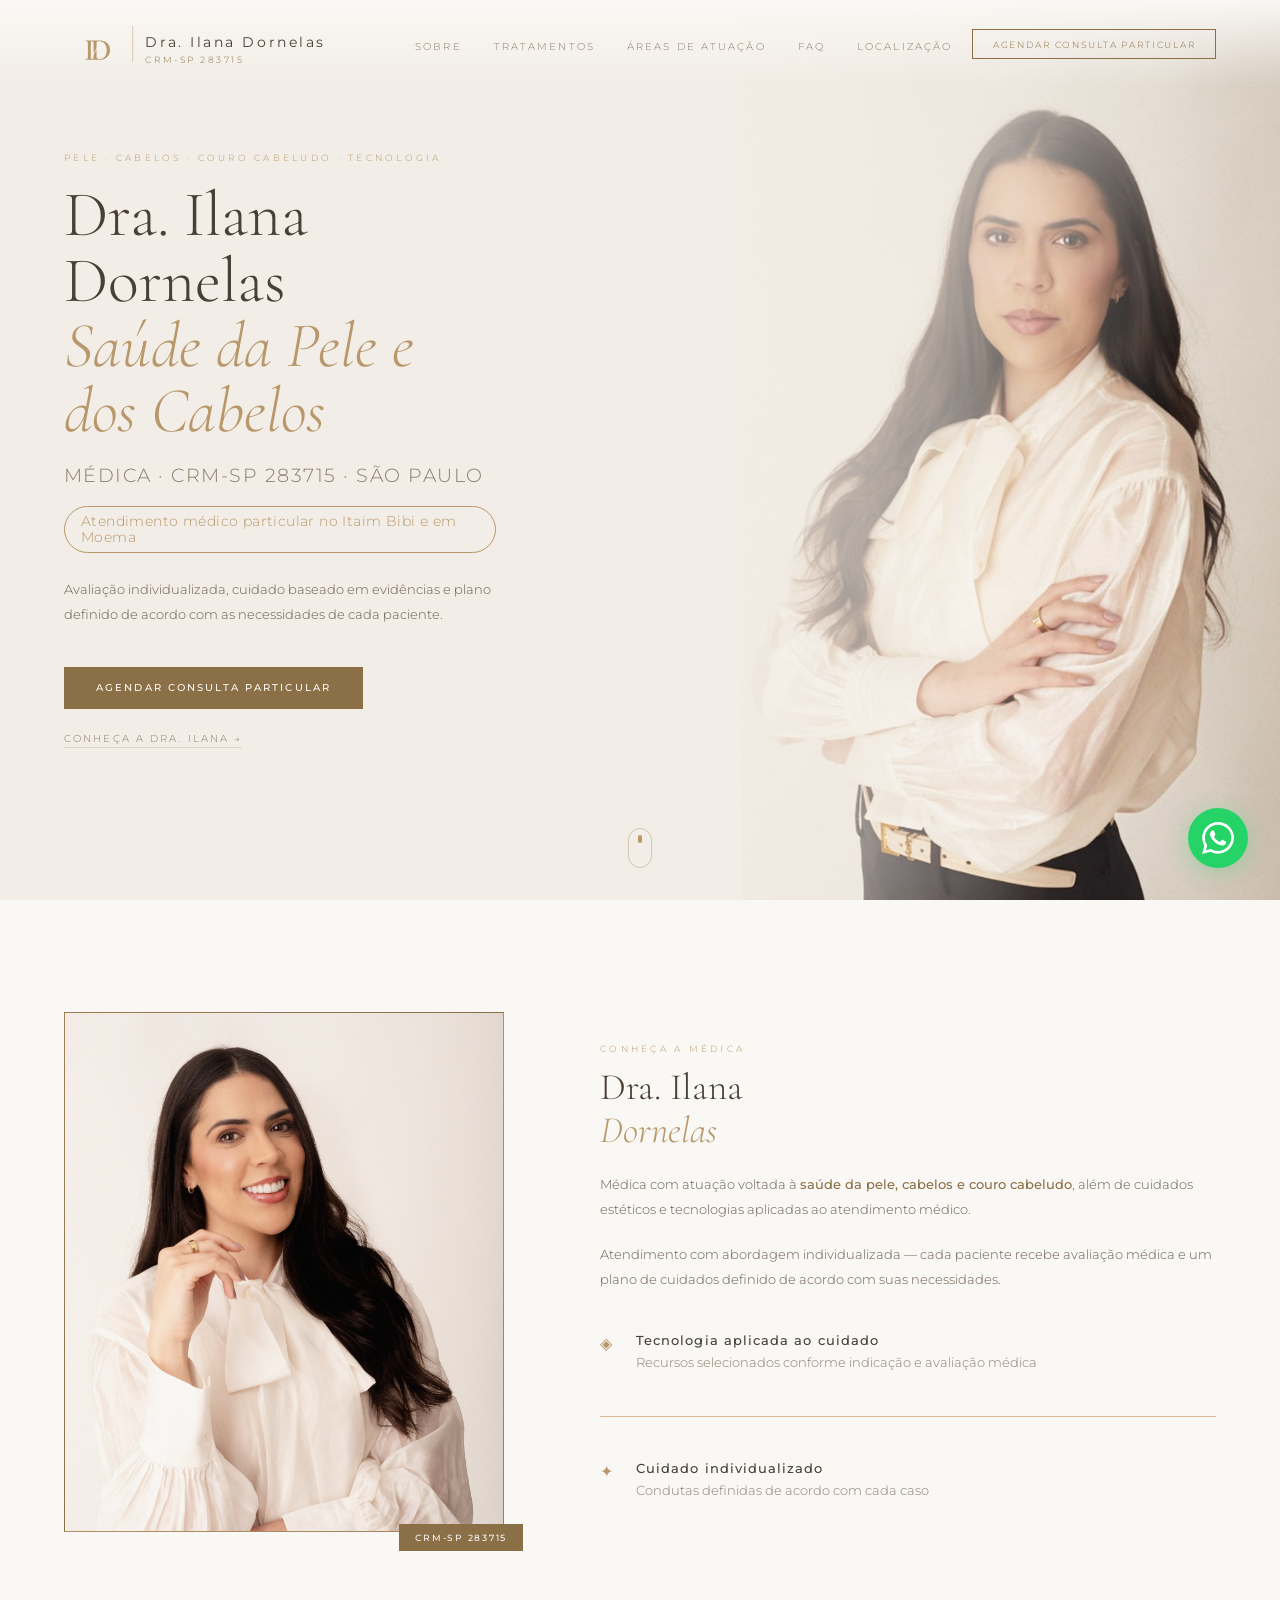
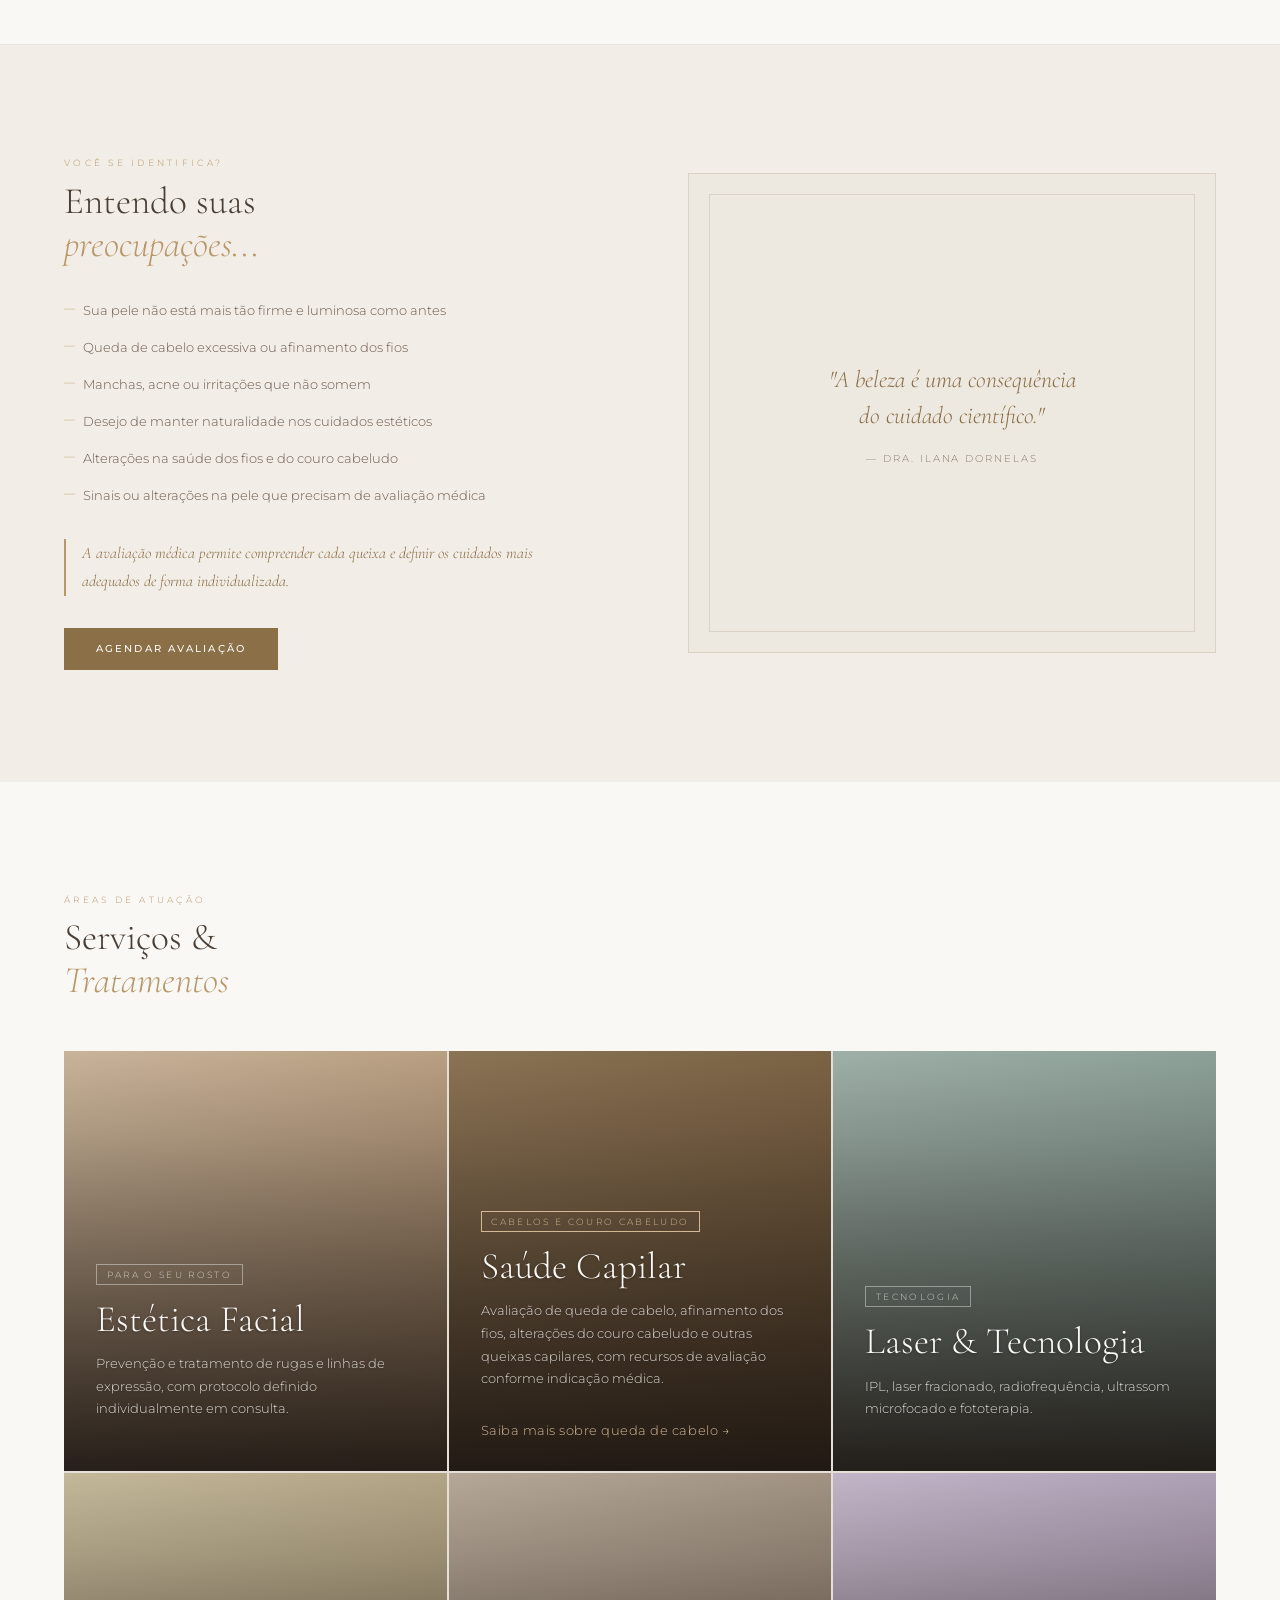
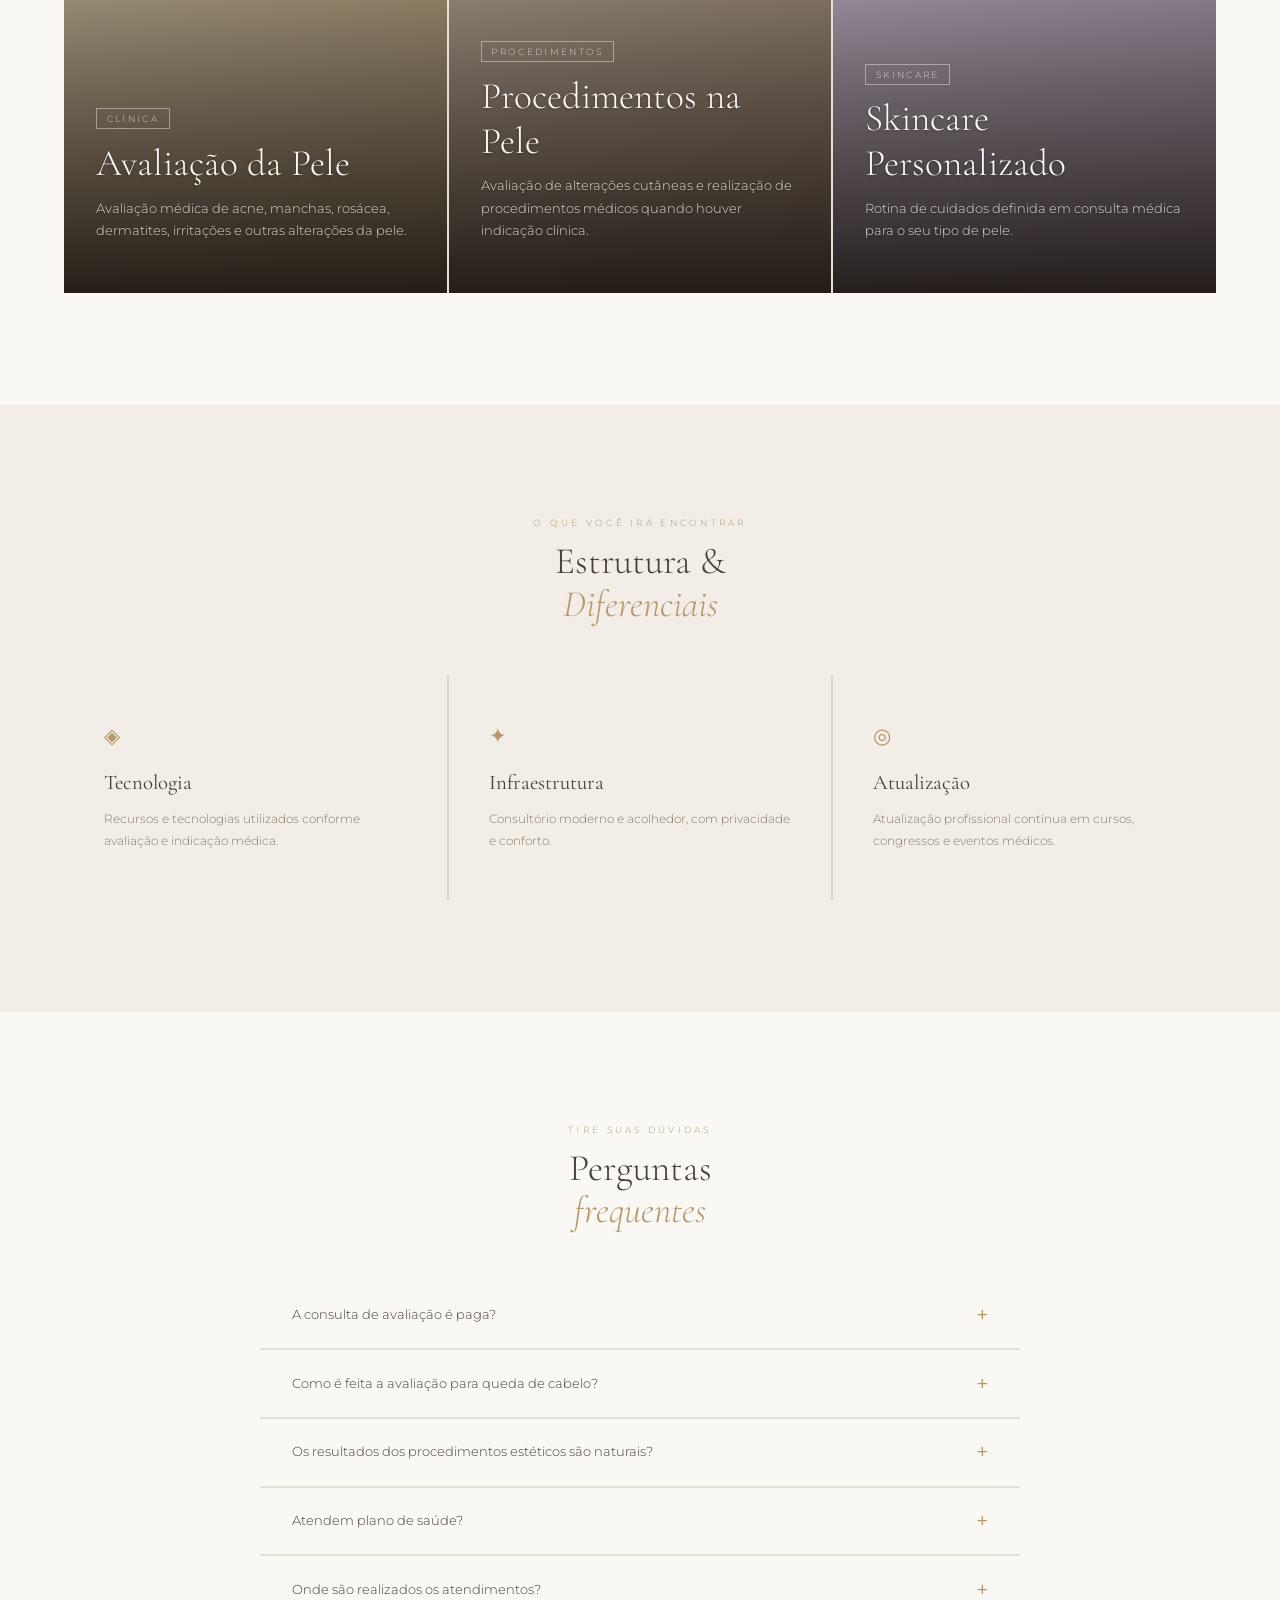
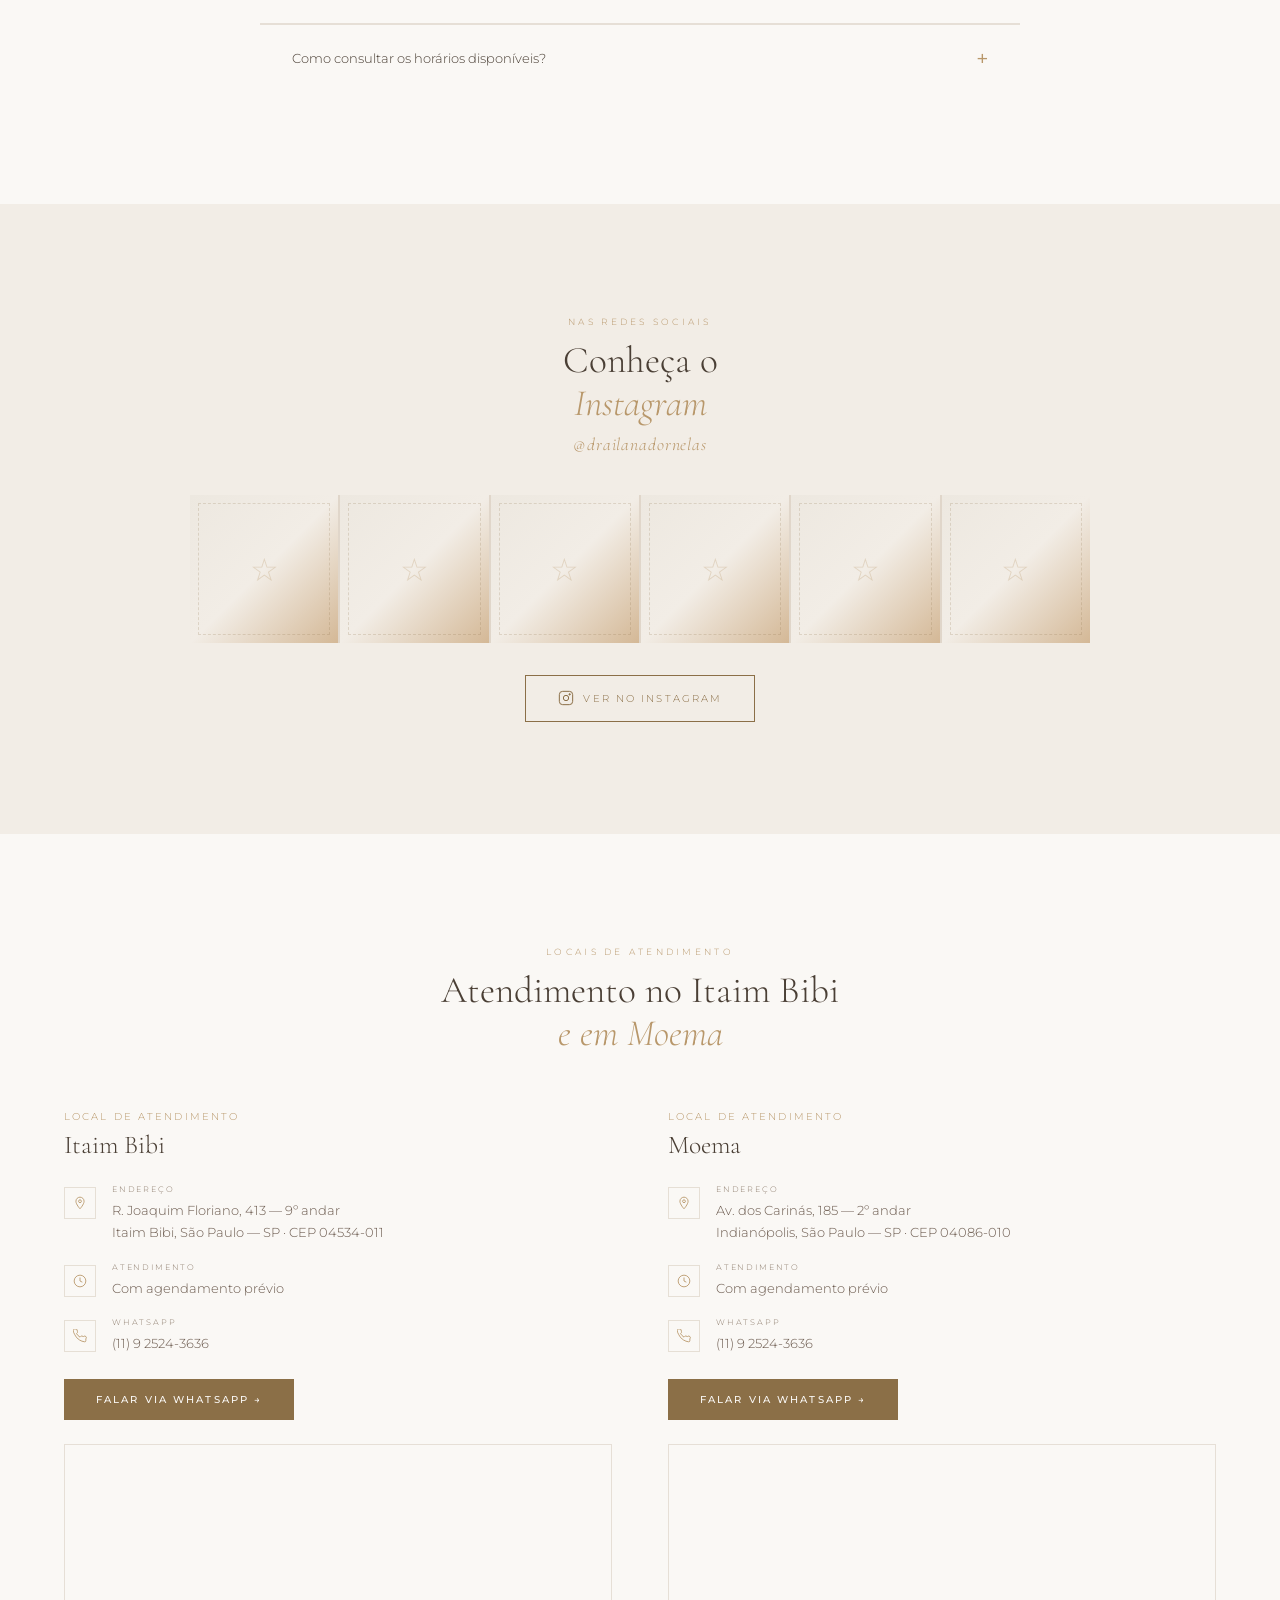
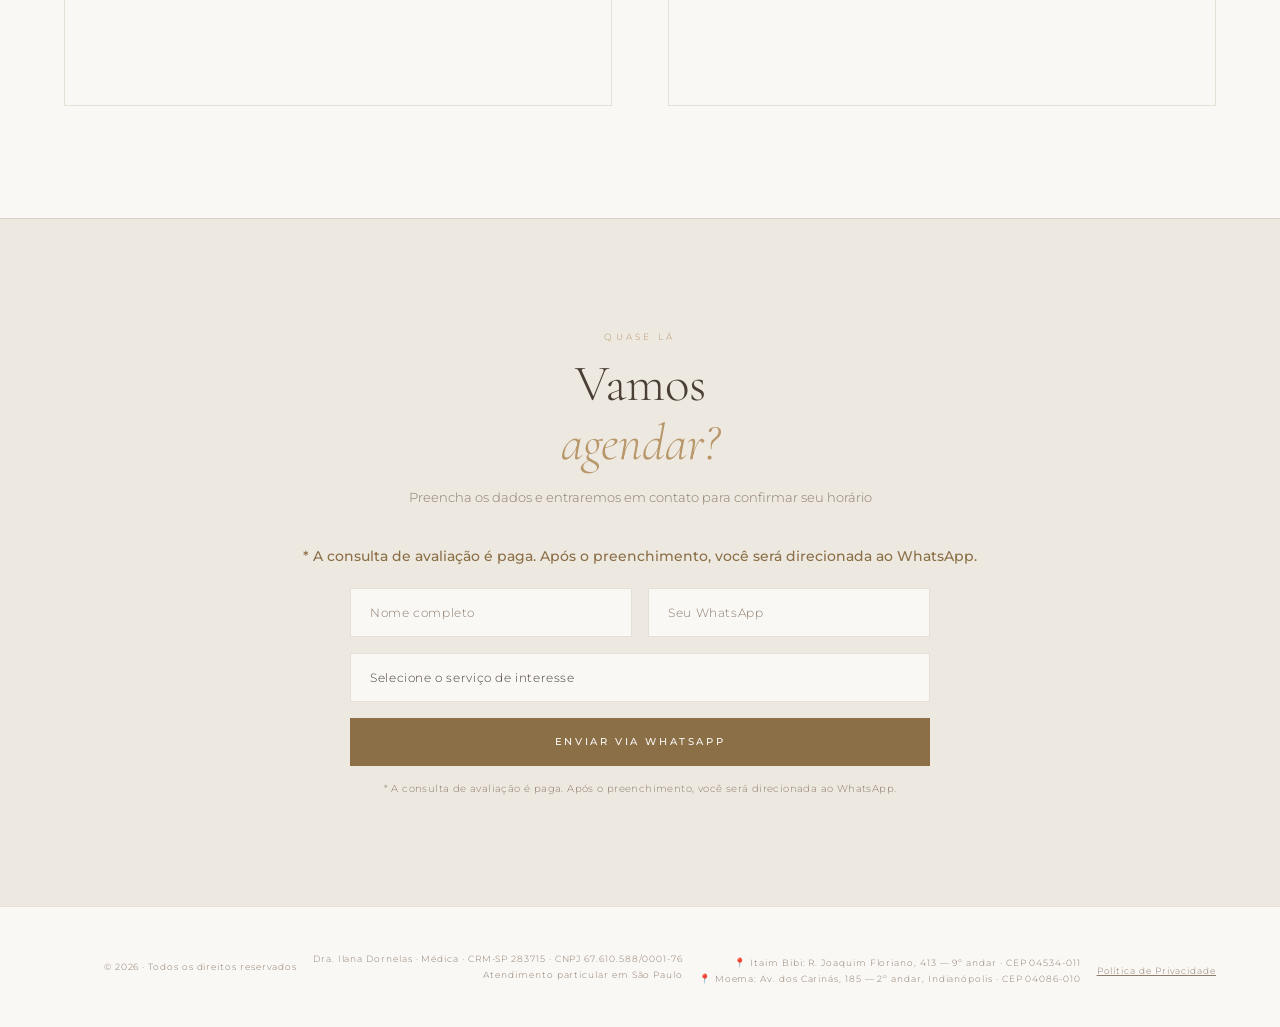
==== index.html @ 9b1270bf "adiciona link interno para landing de queda de cabelo" ====
<!DOCTYPE html>
<html lang="pt-BR">
<head>
<!-- Google Tag Manager -->
<script>(function(w,d,s,l,i){w[l]=w[l]||[];w[l].push({'gtm.start':
new Date().getTime(),event:'gtm.js'});var f=d.getElementsByTagName(s)[0],
j=d.createElement(s),dl=l!='dataLayer'?'&l='+l:'';j.async=true;j.src=
'https://www.googletagmanager.com/gtm.js?id='+i+dl;f.parentNode.insertBefore(j,f);
})(window,document,'script','dataLayer','GTM-52NNBG28');</script>
<!-- End Google Tag Manager -->
<meta charset="UTF-8">
<meta name="viewport" content="width=device-width, initial-scale=1.0">
<meta name="description" content="Dra. Ilana Dornelas — Médica, CRM-SP 283715, com atendimento particular no Itaim Bibi e em Moema, São Paulo. Cuidados com pele, cabelos, couro cabeludo, estética e tecnologias.">
<meta name="author" content="Dra. Ilana Dornelas">
<meta name="theme-color" content="#B8976A">
<meta name="robots" content="index, follow">
<link rel="canonical" href="https://drailanadornelas.com.br">

<!-- Open Graph / Facebook -->
<meta property="og:type" content="website">
<meta property="og:url" content="https://drailanadornelas.com.br">
<meta property="og:title" content="Dra. Ilana Dornelas | Saúde da Pele, Cabelos e Estética em São Paulo">
<meta property="og:description" content="Atendimento médico particular com foco em saúde da pele, cabelos, couro cabeludo, estética e tecnologias. Itaim Bibi e Moema, São Paulo.">
<meta property="og:image" content="https://drailanadornelas.com.br/assets/images/og-image.jpg">
<meta property="og:image:width" content="1200">
<meta property="og:image:height" content="630">
<meta property="og:locale" content="pt_BR">
<meta property="og:site_name" content="Dra. Ilana Dornelas">

<!-- Twitter Card -->
<meta name="twitter:card" content="summary_large_image">
<meta name="twitter:url" content="https://drailanadornelas.com.br">
<meta name="twitter:title" content="Dra. Ilana Dornelas | Saúde da Pele, Cabelos e Estética em São Paulo">
<meta name="twitter:description" content="Atendimento médico particular com foco em saúde da pele, cabelos, couro cabeludo, estética e tecnologias. Itaim Bibi e Moema, São Paulo.">
<meta name="twitter:image" content="https://drailanadornelas.com.br/assets/images/og-image.jpg">

<!-- Favicons -->
<link rel="icon" type="image/svg+xml" href="assets/images/favicon.svg">
<link rel="icon" type="image/png" sizes="32x32" href="assets/images/favicon-32x32.png">
<link rel="icon" type="image/png" sizes="16x16" href="assets/images/favicon-16x16.png">
<link rel="apple-touch-icon" sizes="180x180" href="assets/images/apple-touch-icon.png">
<link rel="manifest" href="assets/manifest.json">

<!-- Structured Data -->
<script type="application/ld+json">
{
  "@context": "https://schema.org",
  "@type": "Person",
  "name": "Dra. Ilana Dornelas",
  "honorificPrefix": "Dra.",
  "jobTitle": "Médica",
  "image": "https://drailanadornelas.com.br/assets/images/dra-ilana.jpg",
  "description": "Médica com atendimento voltado à saúde da pele, cabelos, couro cabeludo, estética e tecnologias.",
  "telephone": "+55-11-92524-3636",
  "url": "https://drailanadornelas.com.br",
  "address": {
    "@type": "PostalAddress",
    "streetAddress": "R. Joaquim Floriano, 413 - 9º andar",
    "addressLocality": "São Paulo",
    "addressRegion": "SP",
    "postalCode": "04534-011",
    "addressCountry": "BR"
  },
  "sameAs": [
    "https://instagram.com/drailanadornelas"
  ]
}
</script>

<title>Dra. Ilana Dornelas | Saúde da Pele, Cabelos e Estética em São Paulo</title>
<!-- Performance & Resource Hints -->
<link rel="preconnect" href="https://www.google-analytics.com" crossorigin>
<link rel="dns-prefetch" href="https://www.googletagmanager.com">
<link rel="dns-prefetch" href="https://www.google.com">
<link rel="dns-prefetch" href="https://wa.me">
<link rel="preload" href="assets/css/style.css" as="style">
<link rel="preload" href="assets/js/main.js" as="script">

<!-- Google Analytics agora é configurado dentro do GTM (tag GA4 Configuration, measurement ID G-526VHFG1RX) -->
<script>
  window.dataLayer = window.dataLayer || [];

  // Função para rastrear eventos — agora empurra pro dataLayer,
  // o GTM escuta o evento "custom_event" e dispara a tag do GA4.
  window.trackEvent = function(category, action, label) {
    window.dataLayer.push({
      event: 'custom_event',
      event_category: category,
      event_action: action,
      event_label: label
    });
  };
</script>

<link rel="preconnect" href="https://fonts.googleapis.com">
<link rel="preconnect" href="https://fonts.gstatic.com" crossorigin>
<link href="https://fonts.googleapis.com/css2?family=Cormorant+Garamond:ital,wght@0,300;0,400;0,500;1,300;1,400&family=Montserrat:wght@300;400;500;600&display=swap" rel="stylesheet">
<link rel="stylesheet" href="assets/css/style.css">
</head>
<body>
<!-- Google Tag Manager (noscript) -->
<noscript><iframe src="https://www.googletagmanager.com/ns.html?id=GTM-52NNBG28"
height="0" width="0" style="display:none;visibility:hidden"></iframe></noscript>
<!-- End Google Tag Manager (noscript) -->

<nav id="navbar">
  <div class="nav-logo">
    <svg xmlns="http://www.w3.org/2000/svg" viewBox="0 0 260 44" height="44" class="nav-logo-img nav-logo-desktop" aria-label="Dra. Ilana Dornelas">
  <svg x="0" y="0" width="44" height="44" viewBox="0 0 3100 2000" preserveAspectRatio="xMidYMid meet">
    <g transform="translate(0,2000) scale(1,-1)" fill="#B8976A" stroke="none">
      <path d="M1887 1192c-24 0-71-1-104-2-34-1-102-1-151-1-49 0-111 0-136-1-51-1-164-1-187 0-8 0-29 1-46 1-17 1-35 1-40 2-10 0-19-1-23-4-4-4-5-21-1-26 4-4 7-5 23-5 22-1 25-2 30-4 3-1 7-2 10-3 7-1 14-3 19-7 2-1 7-4 10-5 5-3 8-7 13-15 1-3 4-7 5-9 4-5 8-16 9-24 0-5 1-12 2-16 3-20 3-53 4-399 0-351 0-389-3-414-1-7-3-25-5-37 0-2-2-7-4-11-3-4-5-9-6-12-1-3-3-6-9-12-11-11-14-14-23-16-4 0-9-2-10-3-8-5-10-5-22-7-34-3-36-3-40-5-3-2-5-4-7-7-7-15 1-23 21-21 11 1 6 1 210 2 94 0 194 1 223 2 42 1 61 1 94 0 22-1 45-1 51-2 12 0 52-2 78-3 61-3 125-4 155-1 6 0 17 1 25 2 10 1 18 2 26 4 6 2 15 3 20 4 13 2 23 4 33 7 5 1 13 3 19 4 7 1 14 3 17 5 4 1 10 3 14 4 6 1 11 2 18 5 4 3 11 6 15 6 3 1 9 3 11 5 3 2 8 4 12 5 3 1 8 4 11 5 2 2 8 5 11 6 4 1 9 3 12 5 2 2 11 6 18 9 10 5 15 7 19 11 2 3 6 5 7 6 1 1 5 3 9 6 3 3 7 6 10 7 2 2 7 6 11 9 3 3 7 6 7 6 1 0 4 3 7 6 28 26 38 36 41 39 2 3 7 8 11 13 4 4 9 9 11 11 1 2 6 8 10 13 4 5 9 12 10 14 4 5 7 9 14 17 3 3 6 8 7 10 1 3 3 7 4 8 3 4 7 12 12 22 2 4 5 10 7 15 2 4 5 11 7 14 2 4 4 8 5 10 1 1 3 5 3 9 2 6 3 9 6 13 1 1 3 6 4 10 1 4 3 12 5 17 2 5 5 13 6 18 1 5 3 12 4 14 3 6 7 24 7 28 0 5 2 17 5 31 9 42 7 155-4 198-1 4-2 11-2 16-1 6-2 11-5 17-1 5-4 13-5 19-1 5-3 13-5 17-2 3-4 10-5 15-1 5-3 11-5 14-1 2-3 7-4 11-1 3-4 8-5 11-2 2-5 8-6 12-1 3-4 9-6 12-1 3-4 7-5 10-1 3-3 7-5 9-2 2-4 6-5 8-1 3-3 6-4 8-2 1-5 5-7 9-2 4-6 9-10 13-3 4-7 8-8 11-1 2-3 5-5 7-2 1-5 5-7 8-4 4-31 32-48 49-7 6-22 19-30 24-7 4-12 8-21 14-5 4-12 8-14 9-2 1-7 4-9 6-3 3-7 5-9 6-3 1-6 3-8 4-2 2-5 3-6 4-2 0-6 2-9 4-4 2-9 5-12 6-3 1-8 3-11 5-3 2-9 4-12 6-4 1-9 3-11 4-2 2-7 4-10 4-4 1-9 3-11 4-9 5-44 15-60 18-6 1-16 3-21 5-13 4-34 7-64 10-4 0-11 1-14 2-17 2-101 4-163 3zm-308-41c5-1 10-4 12-5 2-1 5-2 7-3 3-1 6-3 12-9 7-7 8-8 9-14 1-4 2-6 4-9 4-4 6-7 7-19 1-5 3-14 4-18 3-9 3-11 4-40 2-58 2-497 0-505-2-13 3-22 10-18 4 3 11 14 13 21 3 7 9 18 17 31 2 3 6 9 9 14 3 5 7 11 9 14 2 2 5 6 6 9 1 2 3 4 4 6 1 1 3 3 4 5 1 2 4 6 7 9 2 3 4 6 4 6 0 1 2 3 4 6 3 2 6 6 6 8 1 2 6 8 10 14 13 18 16 22 19 29 2 3 4 7 6 9 8 11 22 38 26 52 2 5 4 10 5 12 4 8 4 8 4 157 0 149 0 159 4 166 1 2 3 7 4 11 2 10 6 17 9 20 2 1 5 5 7 8 3 5 5 7 9 9 3 2 7 4 9 6 5 4 8 5 19 6 5 1 10 2 13 3 6 4 15 5 47 6 28 1 76 1 87-1 4-1 11-2 15-4 5-1 12-2 17-3 13-2 22-4 31-7 4-2 9-4 12-5 2-1 6-3 9-4 3-1 7-3 9-4 2-1 7-3 11-5 3-2 10-5 15-6 5-1 9-3 11-5 2-2 7-4 10-6 4-1 11-6 18-10 6-4 13-9 16-11 2-1 7-4 10-7 2-2 6-5 8-6 5-3 47-45 51-51 2-2 5-7 8-10 3-2 6-6 7-8 0-2 3-6 6-9 2-3 5-7 6-9 0-2 2-5 4-7 5-6 17-31 22-43 1-4 4-10 6-14 3-5 6-12 7-16 2-4 4-10 6-12 1-3 3-9 4-13 1-5 3-9 4-11 3-3 5-9 5-14 0-3 2-10 6-21 2-7 4-16 7-32 1-8 2-12 3-14 2-2 3-6 3-11 1-5 2-16 2-25 1-10 3-23 4-30 3-25 3-33 4-66 [base64] 3-5 1-16 3-24 5-9 1-17 3-22 5-4 2-10 4-13 5-5 2-21 12-25 16-4 5-12 18-15 25-4 9-11 32-12 45-2 15-3 123-3 251 0 67 0 123 0 124-2 3-4 6-6 6-2 0-12-11-16-18-3-5-10-14-21-28-3-4-6-8-7-10-1-3-4-7-6-10-3-3-6-7-6-9-1-2-4-6-6-9-2-3-4-6-4-6 0-1-5-10-16-25-2-4-4-8-5-10-1-2-2-6-4-7-3-4-6-8-6-13-1-2-3-5-5-7-2-3-4-6-5-8-1-2-4-8-7-14-3-7-5-12-5-12 0 [base64] 6-58 23-9 9-10 10-11 14 0 3-1 7-3 9-4 5-6 11-7 21 0 4-1 12-2 17-1 6-2 17-3 31-1 23-2 775 0 783 0 2 1 9 3 14 1 6 2 11 2 13 0 7 3 19 6 24 2 2 5 7 6 9 6 14 17 25 28 28 4 0 7 2 8 2 3 2 12 3 24 3 7 0 10 0 17-3z"/>
    </g>
  </svg>
  <line x1="54" y1="8" x2="54" y2="36" stroke="#D4B896" stroke-width="0.6"/>
  <text x="64" y="24" font-family="Montserrat, Arial, sans-serif" font-size="11" font-weight="400" letter-spacing="2" fill="#4A3F35">Dra. Ilana Dornelas</text>
  <text x="64" y="37" font-family="Montserrat, Arial, sans-serif" font-size="7" font-weight="300" letter-spacing="2" fill="#8B6F47">CRM-SP 283715</text>
</svg>
    <svg xmlns="http://www.w3.org/2000/svg" viewBox="0 0 40 40" height="40" class="nav-logo-img nav-logo-mobile" aria-label="Dra. Ilana Dornelas">
  <svg x="0" y="0" width="40" height="40" viewBox="0 0 3100 2000" preserveAspectRatio="xMidYMid meet">
    <g transform="translate(0,2000) scale(1,-1)" fill="#B8976A" stroke="none">
      <path d="M1887 1192 c-24 0 -71 -1 -104 -2 -34 -1 -102 -1 -151 -1 -49 0 -111 0 -136 -1 -51 -1 -164 -1 -187 0 -8 0 -29 1 -46 1 -17 1 -35 1 -40 2 -10 0 -19 -1 -23 -4 -4 -4 -5 -21 -1 -26 4 -4 7 -5 23 -5 22 -1 25 -2 30 -4 3 -1 7 -2 10 -3 7 -1 14 -3 19 -7 2 -1 7 -4 10 -5 5 -3 8 -7 13 -15 1 -3 4 -7 5 -9 4 -5 8 -16 9 -24 0 -5 1 -12 2 -16 3 -20 3 -53 4 -399 0 -351 0 -389 -3 -414 -1 -7 -3 -25 -5 -37 0 -2 -2 -7 -4 -11 -3 -4 -5 -9 -6 -12 -1 -3 -3 -6 -9 -12 -11 -11 -14 -14 -23 -16 -4 0 -9 -2 -10 -3 -8 -5 -10 -5 -22 -7 -34 -3 -36 -3 -40 -5 -3 -2 -5 -4 -7 -7 -7 -15 1 -23 21 -21 11 1 6 1 210 2 94 0 194 1 223 2 42 1 61 1 94 0 22 -1 45 -1 51 -2 12 0 52 -2 78 -3 61 -3 125 -4 155 -1 6 0 17 1 25 2 10 1 18 2 26 4 6 2 15 3 20 4 13 2 23 4 33 7 5 1 13 3 19 4 7 1 14 3 17 5 4 1 10 3 14 4 6 1 11 2 18 5 4 3 11 6 15 6 3 1 9 3 11 5 3 2 8 4 12 5 3 1 8 4 11 5 2 2 8 5 11 6 4 1 9 3 12 5 2 2 11 6 18 9 10 5 15 7 19 11 2 3 6 5 7 6 1 1 5 3 9 6 3 3 7 6 10 7 2 2 7 6 11 9 3 3 7 6 7 6 1 0 4 3 7 6 28 26 38 36 41 39 2 3 7 8 11 13 4 4 9 9 11 11 1 2 6 8 10 13 4 5 9 12 10 14 4 5 7 9 14 17 3 3 6 8 7 10 1 3 3 7 4 8 3 4 7 12 12 22 2 4 5 10 7 15 2 4 5 11 7 14 2 4 4 8 5 10 1 1 3 5 3 9 2 6 3 9 6 13 1 1 3 6 4 10 1 4 3 12 5 17 2 5 5 13 6 18 1 5 3 12 4 14 3 6 7 24 7 28 0 5 2 17 5 31 9 42 7 155 -4 198 -1 4 -2 11 -2 16 -1 6 -2 11 -5 17 -1 5 -4 13 -5 19 -1 5 -3 13 -5 17 -2 3 -4 10 -5 15 -1 5 -3 11 -5 14 -1 2 -3 7 -4 11 -1 3 -4 8 -5 11 -2 2 -5 8 -6 12 -1 3 -4 9 -6 12 -1 3 -4 7 -5 10 -1 3 -3 7 -5 9 -2 2 -4 6 -5 8 -1 3 -3 6 -4 8 -2 1 -5 5 -7 9 -2 4 -6 9 -10 13 -3 4 -7 8 -8 11 -1 2 -3 5 -5 7 -2 1 -5 5 -7 8 -4 4 -31 32 -48 49 -7 6 -22 19 -30 24 -7 4 -12 8 -21 14 -5 4 -12 8 -14 9 -2 1 -7 4 -9 6 -3 3 -7 5 -9 6 -3 1 -6 3 -8 4 -2 2 -5 3 -6 4 -2 0 -6 2 -9 4 -4 2 -9 5 -12 6 -3 1 -8 3 -11 5 -3 2 -9 4 -12 6 -4 1 -9 3 -11 4 -2 2 -7 4 -10 4 -4 1 -9 3 -11 4 -9 5 -44 15 -60 18 -6 1 -16 3 -21 5 -13 4 -34 7 -64 10 -4 0 -11 1 -14 2 -17 2 -101 4 -163 3z m-308 -41 c5 -1 10 -4 12 -5 2 -1 5 -2 7 -3 3 -1 6 -3 12 -9 7 -7 8 -8 9 -14 1 -4 2 -6 4 -9 4 -4 6 -7 7 -19 1 -5 3 -14 4 -18 3 -9 3 -11 4 -40 2 -58 2 -497 0 -505 -2 -13 3 -22 10 -18 4 3 11 14 13 21 3 7 9 18 17 31 2 3 6 9 9 14 3 5 7 11 9 14 2 2 5 6 6 9 1 2 3 4 4 6 1 1 3 3 4 5 1 2 4 6 7 9 2 3 4 6 4 6 0 1 2 3 4 6 3 2 6 6 6 8 1 2 6 8 10 14 13 18 16 22 19 29 2 3 4 7 6 9 8 11 22 38 26 52 2 5 4 10 5 12 4 8 4 8 4 157 0 149 0 159 4 166 1 2 3 7 4 11 2 10 6 17 9 20 2 1 5 5 7 8 3 5 5 7 9 9 3 2 7 4 9 6 5 4 8 5 19 6 5 1 10 2 13 3 6 4 15 5 47 6 28 1 76 1 87 -1 4 -1 11 -2 15 -4 5 -1 12 -2 17 -3 13 -2 22 -4 31 -7 4 -2 9 -4 12 -5 2 -1 6 -3 9 -4 3 -1 7 -3 9 -4 2 -1 7 -3 11 -5 3 -2 10 -5 15 -6 5 -1 9 -3 11 -5 2 -2 7 -4 10 -6 4 -1 11 -6 18 -10 6 -4 13 -9 16 -11 2 -1 7 -4 10 -7 2 -2 6 -5 8 -6 5 -3 47 -45 51 -51 2 -2 5 -7 8 -10 3 -2 6 -6 7 -8 0 -2 3 -6 6 -9 2 -3 5 -7 6 -9 0 -2 2 -5 4 -7 5 -6 17 -31 22 -43 1 -4 4 -10 6 -14 3 -5 6 -12 7 -16 2 -4 4 -10 6 -12 1 -3 3 -9 4 -13 1 -5 3 -9 4 -11 3 -3 5 -9 5 -14 0 -3 2 -10 6 -21 2 -7 4 -16 7 -32 1 -8 2 -12 3 -14 2 -2 3 -6 3 -11 1 -5 2 -16 2 -25 1 -10 3 -23 4 -30 3 -25 3 -33 4 -66 0 -35 -1 -49 -5 -81 -1 -8 -3 -21 -3 -29 -1 -12 -1 -16 -4 -24 -1 -5 -3 -13 -4 -17 -2 -13 -7 -35 -8 -37 -1 -1 -2 -6 -3 -11 -1 -4 -4 -11 -5 -15 -2 -4 -5 -10 -6 -13 -1 -4 -3 -9 -4 -11 -2 -2 -4 -7 -6 -11 -1 -5 -4 -11 -5 -14 -2 -3 -3 -8 -4 -10 -1 -2 -3 -7 -5 -9 -2 -3 -4 -8 -5 -11 -1 -3 -4 -7 -5 -10 -5 -7 -16 -21 -20 -26 -2 -2 -5 -7 -6 -9 -4 -10 -46 -53 -60 -62 -10 -6 -19 -13 -24 -17 -10 -8 -28 -19 -33 -20 -3 -1 -6 -3 -8 -5 -2 -1 -5 -3 -7 -4 -2 -1 -6 -2 -9 -4 -9 -3 -18 -6 -24 -7 -4 -1 -10 -3 -14 -5 -8 -3 -14 -4 -27 -5 -5 -1 -9 -2 -11 -3 -4 -2 -9 -3 -44 -6 -28 -2 -74 -1 -92 3 -5 1 -16 3 -24 5 -9 1 -17 3 -22 5 -4 2 -10 4 -13 5 -5 2 -21 12 -25 16 -4 5 -12 18 -15 25 -4 9 -11 32 -12 45 -2 15 -3 123 -3 251 0 67 0 123 0 124 -2 3 -4 6 -6 6 -2 0 -12 -11 -16 -18 -3 -5 -10 -14 -21 -28 -3 -4 -6 -8 -7 -10 -1 -3 -4 -7 -6 -10 -3 -3 -6 -7 -6 -9 -1 -2 -4 -6 -6 -9 -2 -3 -4 -6 -4 -6 0 -1 -5 -10 -16 -25 -2 -4 -4 -8 -5 -10 -1 -2 -2 -6 -4 -7 -3 -4 -6 -8 -6 -13 -1 -2 -3 -5 -5 -7 -2 -3 -4 -6 -5 -8 -1 -2 -4 -8 -7 -14 -3 -7 -5 -12 -5 -12 0 0 -2 -3 -3 -6 -2 -3 -5 -9 -5 -13 -1 -4 -3 -9 -4 -11 -2 -3 -4 -10 -5 -16 -2 -6 -5 -15 -7 -20 -2 -5 -4 -11 -4 -14 -1 -4 -2 -8 -3 -10 -1 -2 -2 -7 -3 -11 -1 -3 -2 -11 -2 -16 -1 -5 -2 -21 -3 -34 -1 -32 -2 -43 -5 -62 -2 -8 -3 -19 -4 -25 -1 -11 -3 -17 -6 -23 -2 -2 -4 -6 -5 -9 -6 -15 -26 -31 -48 -38 -14 -4 -41 6 -58 23 -9 9 -10 10 -11 14 0 3 -1 7 -3 9 -4 5 -6 11 -7 21 0 4 -1 12 -2 17 -1 6 -2 17 -3 31 -1 23 -2 775 0 783 0 2 1 9 3 14 1 6 2 11 2 13 0 7 3 19 6 24 2 2 5 7 6 9 6 14 17 25 28 28 4 0 7 2 8 2 3 2 12 3 24 3 7 0 10 0 17 -3z"/>
    </g>
  </svg>
</svg>
  </div>
  <ul class="nav-links">
    <li><a href="#sobre">Sobre</a></li>
    <li><a href="#preocupacoes">Tratamentos</a></li>
    <li><a href="#especialidades">Áreas de Atuação</a></li>
    <li><a href="#faq">FAQ</a></li>
    <li><a href="#localizacao">Localização</a></li>
  </ul>
  <a href="#agendamento" class="nav-cta">Agendar Consulta Particular</a>
  <button class="nav-burger" aria-label="Abrir menu de navegação" aria-expanded="false" onclick="toggleMenu()">
    <span></span><span></span><span></span>
  </button>
</nav>

<div class="mobile-menu" id="mobileMenu">
  <a href="#sobre" onclick="toggleMenu()">Sobre</a>
  <a href="#preocupacoes" onclick="toggleMenu()">Tratamentos</a>
  <a href="#especialidades" onclick="toggleMenu()">Áreas de Atuação</a>
  <a href="#faq" onclick="toggleMenu()">FAQ</a>
  <a href="#localizacao" onclick="toggleMenu()">Localização</a>
  <a href="#agendamento" class="mobile-cta" onclick="toggleMenu()">Agendar Consulta Particular</a>
</div>

<!-- HERO -->
<section class="hero" id="inicio">
  <div class="hero-bg">
    <img src="assets/images/dra-ilana.jpg" alt="Dra. Ilana Dornelas" class="hero-photo">
    <div class="hero-overlay"></div>
  </div>
  <div class="hero-content">
    <p class="hero-eyebrow">Pele · Cabelos · Couro Cabeludo · Tecnologia</p>
    <h1 class="hero-title">Dra. Ilana Dornelas<br><em>Saúde da Pele e dos Cabelos</em></h1>
    <p class="hero-sub">Médica · CRM-SP 283715 · São Paulo</p>
    <p class="hero-particular">Atendimento médico particular no Itaim Bibi e em Moema</p>
    <p class="hero-desc">Avaliação individualizada, cuidado baseado em evidências e plano definido de acordo com as necessidades de cada paciente.</p>
    <div class="hero-actions">
      <button class="btn-primary" onclick="document.getElementById('agendamento').scrollIntoView({behavior:'smooth'})" aria-label="Agendar consulta particular via WhatsApp">Agendar Consulta Particular</button>
      <a href="#sobre" class="btn-ghost" aria-label="Ir para seção Sobre a Dra. Ilana">Conheça a Dra. Ilana →</a>
    </div>
  </div>
  <div class="hero-scroll" onclick="document.getElementById('sobre').scrollIntoView({behavior:'smooth'})" role="button" tabindex="0" aria-label="Rolar para próxima seção">
    <span></span>
  </div>
</section>

<!-- SOBRE -->
<section id="sobre" class="section-sobre">
  <div class="sobre-grid">
    <div class="sobre-photo-wrap">
      <div class="sobre-photo-placeholder">
        <img src="assets/images/dra-ilana-sobre.jpg" alt="Dra. Ilana Dornelas" class="sobre-photo">
      </div>
      <div class="sobre-crm">CRM-SP 283715</div>
    </div>
    <div class="sobre-content">
      <p class="section-label">Conheça a médica</p>
      <h2 class="section-title">Dra. Ilana<br><em>Dornelas</em></h2>
      <p class="sobre-text">Médica com atuação voltada à <strong>saúde da pele, cabelos e couro cabeludo</strong>, além de cuidados estéticos e tecnologias aplicadas ao atendimento médico.</p>
      <p class="sobre-text">Atendimento com abordagem individualizada — cada paciente recebe avaliação médica e um plano de cuidados definido de acordo com suas necessidades.</p>
      <div class="sobre-diferenciais">
        <div class="diferencial">
          <div class="diferencial-icon">◈</div>
          <div>
            <div class="diferencial-title">Tecnologia aplicada ao cuidado</div>
            <div class="diferencial-desc">Recursos selecionados conforme indicação e avaliação médica</div>
          </div>
        </div>
        <div class="divider-gold"></div>
        <div class="diferencial">
          <div class="diferencial-icon">✦</div>
          <div>
            <div class="diferencial-title">Cuidado individualizado</div>
            <div class="diferencial-desc">Condutas definidas de acordo com cada caso</div>
          </div>
        </div>
      </div>
    </div>
  </div>
</section>

<!-- PREOCUPAÇÕES -->
<section id="preocupacoes" class="section-preocupacoes">
  <div class="preo-inner">
    <div class="preo-left">
      <p class="section-label">Você se identifica?</p>
      <h2 class="section-title">Entendo suas<br><em>preocupações...</em></h2>
      <ul class="preo-list">
        <li>Sua pele não está mais tão firme e luminosa como antes</li>
        <li>Queda de cabelo excessiva ou afinamento dos fios</li>
        <li>Manchas, acne ou irritações que não somem</li>
        <li>Desejo de manter naturalidade nos cuidados estéticos</li>
        <li>Alterações na saúde dos fios e do couro cabeludo</li>
        <li>Sinais ou alterações na pele que precisam de avaliação médica</li>
      </ul>
      <p class="preo-cta-text">A avaliação médica permite compreender cada queixa e definir os cuidados mais adequados de forma individualizada.</p>
      <button class="btn-primary" onclick="document.getElementById('agendamento').scrollIntoView({behavior:'smooth'})" aria-label="Agendar consulta médica">Agendar avaliação</button>
    </div>
    <div class="preo-right">
      <div class="preo-image-placeholder">
        <div class="preo-ornament"></div>
        <p class="preo-quote">"A beleza é uma consequência<br>do cuidado científico."</p>
        <p class="preo-quote-autor">— Dra. Ilana Dornelas</p>
      </div>
    </div>
  </div>
</section>

<!-- ESPECIALIDADES -->
<section id="especialidades" class="section-especialidades">
  <div class="esp-header">
    <p class="section-label">Áreas de atuação</p>
    <h2 class="section-title">Serviços &<br><em>Tratamentos</em></h2>
  </div>
  <div class="esp-cards">
    <div class="esp-card-img">
      <div class="esp-card-bg esp-card-bg--rosto" role="img" aria-label="Imagem de tratamento estético facial"></div>
      <div class="esp-card-overlay"></div>
      <div class="esp-card-content">
        <div class="esp-card-tag">Para o seu rosto</div>
        <h3 class="esp-card-title">Estética Facial</h3>
        <p class="esp-card-desc">Prevenção e tratamento de rugas e linhas de expressão, com protocolo definido individualmente em consulta.</p>
      </div>
    </div>
    <div class="esp-card-img esp-card-img--destaque">
      <div class="esp-card-bg esp-card-bg--cabelo"></div>
      <div class="esp-card-overlay"></div>
      <div class="esp-card-content">
        <div class="esp-card-tag esp-card-tag--gold">Cabelos e couro cabeludo</div>
        <h3 class="esp-card-title">Saúde Capilar</h3>
        <p class="esp-card-desc">Avaliação de queda de cabelo, afinamento dos fios, alterações do couro cabeludo e outras queixas capilares, com recursos de avaliação conforme indicação médica.</p>
        <a href="/queda-de-cabelo-sao-paulo/"
           style="display:inline-block;margin-top:14px;color:#D4B896;text-decoration:none;font-family:Montserrat,sans-serif;font-size:.8rem;letter-spacing:.04em;">
          Saiba mais sobre queda de cabelo →
        </a>
      </div>
    </div>
    <div class="esp-card-img">
      <div class="esp-card-bg esp-card-bg--laser"></div>
      <div class="esp-card-overlay"></div>
      <div class="esp-card-content">
        <div class="esp-card-tag">Tecnologia</div>
        <h3 class="esp-card-title">Laser & Tecnologia</h3>
        <p class="esp-card-desc">IPL, laser fracionado, radiofrequência, ultrassom microfocado e fototerapia.</p>
      </div>
    </div>
    <div class="esp-card-img">
      <div class="esp-card-bg esp-card-bg--clinica"></div>
      <div class="esp-card-overlay"></div>
      <div class="esp-card-content">
        <div class="esp-card-tag">Clínica</div>
        <h3 class="esp-card-title">Avaliação da Pele</h3>
        <p class="esp-card-desc">Avaliação médica de acne, manchas, rosácea, dermatites, irritações e outras alterações da pele.</p>
      </div>
    </div>
    <div class="esp-card-img">
      <div class="esp-card-bg esp-card-bg--cirurgia"></div>
      <div class="esp-card-overlay"></div>
      <div class="esp-card-content">
        <div class="esp-card-tag">Procedimentos</div>
        <h3 class="esp-card-title">Procedimentos na Pele</h3>
        <p class="esp-card-desc">Avaliação de alterações cutâneas e realização de procedimentos médicos quando houver indicação clínica.</p>
      </div>
    </div>
    <div class="esp-card-img">
      <div class="esp-card-bg esp-card-bg--skincare"></div>
      <div class="esp-card-overlay"></div>
      <div class="esp-card-content">
        <div class="esp-card-tag">Skincare</div>
        <h3 class="esp-card-title">Skincare Personalizado</h3>
        <p class="esp-card-desc">Rotina de cuidados definida em consulta médica para o seu tipo de pele.</p>
      </div>
    </div>
  </div>
</section>

<!-- O QUE VOCÊ VAI ENCONTRAR -->
<section class="section-encontrar">
  <p class="section-label" style="text-align:center">O que você irá encontrar</p>
  <h2 class="section-title" style="text-align:center;margin-bottom:3rem">Estrutura &<br><em>Diferenciais</em></h2>
  <div class="encontrar-grid">
    <div class="encontrar-card">
      <div class="encontrar-icon">◈</div>
      <h3 class="encontrar-title">Tecnologia</h3>
      <p class="encontrar-desc">Recursos e tecnologias utilizados conforme avaliação e indicação médica.</p>
    </div>
    <div class="encontrar-card">
      <div class="encontrar-icon">✦</div>
      <h3 class="encontrar-title">Infraestrutura</h3>
      <p class="encontrar-desc">Consultório moderno e acolhedor, com privacidade e conforto.</p>
    </div>
    <div class="encontrar-card">
      <div class="encontrar-icon">◎</div>
      <h3 class="encontrar-title">Atualização</h3>
      <p class="encontrar-desc">Atualização profissional contínua em cursos, congressos e eventos médicos.</p>
    </div>
  </div>
</section>

<!-- FAQ -->
<section id="faq" class="section-faq">
  <p class="section-label" style="text-align:center">Tire suas dúvidas</p>
  <h2 class="section-title" style="text-align:center;margin-bottom:3rem">Perguntas<br><em>frequentes</em></h2>
  <div class="faq-list">
    <div class="faq-item">
      <button class="faq-question" onclick="toggleFaq(this)" aria-expanded="false" aria-controls="faq-answer-1">
        <span>A consulta de avaliação é paga?</span>
        <span class="faq-icon" aria-hidden="true">+</span>
      </button>
      <div class="faq-answer" id="faq-answer-1" role="region">Sim. O atendimento é particular. Durante a consulta, a Dra. Ilana realiza uma avaliação médica individualizada e orienta os próximos passos de acordo com cada caso.</div>
    </div>
    <div class="faq-item">
      <button class="faq-question" onclick="toggleFaq(this)">
        <span>Como é feita a avaliação para queda de cabelo?</span>
        <span class="faq-icon">+</span>
      </button>
      <div class="faq-answer">A avaliação começa pela história clínica e pelo exame dos cabelos e do couro cabeludo. Quando indicado, podem ser utilizados recursos de ampliação de imagem para auxiliar a avaliação. A conduta depende da causa identificada e das características de cada paciente.</div>
    </div>
    <div class="faq-item">
      <button class="faq-question" onclick="toggleFaq(this)">
        <span>Os resultados dos procedimentos estéticos são naturais?</span>
        <span class="faq-icon">+</span>
      </button>
      <div class="faq-answer">Sim. A filosofia da Dra. Ilana é a harmonização com naturalidade — realçar os traços da paciente respeitando sua anatomia, sem resultados artificiais ou exagerados.</div>
    </div>
    <div class="faq-item">
      <button class="faq-question" onclick="toggleFaq(this)">
        <span>Atendem plano de saúde?</span>
        <span class="faq-icon">+</span>
      </button>
      <div class="faq-answer">O atendimento é particular. Emitimos recibo. A possibilidade de reembolso deve ser confirmada diretamente com o plano de saúde, conforme as condições do contrato do paciente.</div>
    </div>
    <div class="faq-item">
      <button class="faq-question" onclick="toggleFaq(this)">
        <span>Onde são realizados os atendimentos?</span>
        <span class="faq-icon">+</span>
      </button>
      <div class="faq-answer">Os atendimentos são realizados em dois endereços em São Paulo: Itaim Bibi (R. Joaquim Floriano, 413 — 9º andar) e Moema (Av. dos Carinás, 185 — 2º andar, Indianópolis).</div>
    </div>
    <div class="faq-item">
      <button class="faq-question" onclick="toggleFaq(this)">
        <span>Como consultar os horários disponíveis?</span>
        <span class="faq-icon">+</span>
      </button>
      <div class="faq-answer">Os atendimentos são realizados com agendamento prévio. Consulte os horários disponíveis pelo WhatsApp.</div>
    </div>
  </div>
</section>

<!-- INSTAGRAM -->
<section class="section-instagram">
  <p class="section-label" style="text-align:center">Nas redes sociais</p>
  <h2 class="section-title" style="text-align:center;margin-bottom:0.5rem">Conheça o<br><em>Instagram</em></h2>
  <p class="insta-handle">@drailanadornelas</p>
  <div class="insta-grid">
    <div class="insta-placeholder" role="img" aria-label="Post do Instagram" loading="lazy"></div>
    <div class="insta-placeholder" role="img" aria-label="Post do Instagram" loading="lazy"></div>
    <div class="insta-placeholder" role="img" aria-label="Post do Instagram" loading="lazy"></div>
    <div class="insta-placeholder" role="img" aria-label="Post do Instagram" loading="lazy"></div>
    <div class="insta-placeholder" role="img" aria-label="Post do Instagram" loading="lazy"></div>
    <div class="insta-placeholder" role="img" aria-label="Post do Instagram" loading="lazy"></div>
  </div>
  <a href="https://instagram.com/drailanadornelas" target="_blank" class="btn-outline-gold">
    <svg width="16" height="16" viewBox="0 0 24 24" fill="none" stroke="currentColor" stroke-width="1.5"><rect x="2" y="2" width="20" height="20" rx="5"/><circle cx="12" cy="12" r="4"/><circle cx="17.5" cy="6.5" r="1" fill="currentColor"/></svg>
    Ver no Instagram
  </a>
</section>

<!-- LOCALIZAÇÃO -->
<section id="localizacao" class="section-localizacao">
  <p class="section-label" style="text-align:center">Locais de atendimento</p>
  <h2 class="section-title" style="text-align:center;margin-bottom:3.5rem">Atendimento no Itaim Bibi<br><em>e em Moema</em></h2>

  <div class="loc-units">
    <div class="loc-unit">
      <div class="loc-content">
        <div class="loc-label" style="font-size:0.6rem;color:var(--gold);margin-bottom:0.4rem">Local de atendimento</div>
        <h3 style="font-family:var(--font-serif);font-weight:300;font-size:clamp(1.3rem,2vw,1.7rem);color:var(--text);margin-bottom:1rem">Itaim Bibi</h3>
        <div class="loc-details">
          <div class="loc-detail">
            <div class="loc-icon">
              <svg viewBox="0 0 24 24" fill="none" stroke="currentColor" stroke-width="1.5"><path d="M12 2C8.13 2 5 5.13 5 9c0 5.25 7 13 7 13s7-7.75 7-13c0-3.87-3.13-7-7-7zm0 9.5c-1.38 0-2.5-1.12-2.5-2.5s1.12-2.5 2.5-2.5 2.5 1.12 2.5 2.5-1.12 2.5-2.5 2.5z"/></svg>
            </div>
            <div>
              <div class="loc-label">Endereço</div>
              <div class="loc-value">R. Joaquim Floriano, 413 — 9º andar<br>Itaim Bibi, São Paulo — SP · CEP 04534-011</div>
            </div>
          </div>
          <div class="loc-detail">
            <div class="loc-icon">
              <svg viewBox="0 0 24 24" fill="none" stroke="currentColor" stroke-width="1.5"><circle cx="12" cy="12" r="10"/><polyline points="12 6 12 12 16 14"/></svg>
            </div>
            <div>
              <div class="loc-label">Atendimento</div>
              <div class="loc-value">Com agendamento prévio</div>
            </div>
          </div>
          <div class="loc-detail">
            <div class="loc-icon">
              <svg viewBox="0 0 24 24" fill="none" stroke="currentColor" stroke-width="1.5"><path d="M22 16.92v3a2 2 0 01-2.18 2 19.79 19.79 0 01-8.63-3.07A19.5 19.5 0 013.07 9.81 19.79 19.79 0 01.01 1.17 2 2 0 012 0h3a2 2 0 012 1.72c.127.96.361 1.903.7 2.81a2 2 0 01-.45 2.11L6.09 7.91a16 16 0 006 6l1.27-1.27a2 2 0 012.11-.45c.907.339 1.85.573 2.81.7A2 2 0 0122 16.92z"/></svg>
            </div>
            <div>
              <div class="loc-label">WhatsApp</div>
              <div class="loc-value">(11) 9 2524-3636</div>
            </div>
          </div>
        </div>
        <button class="btn-primary" onclick="abrirWhatsApp('Olá! Gostaria de informações sobre o atendimento da Dra. Ilana no Itaim Bibi.')" aria-label="Entrar em contato via WhatsApp sobre a unidade Itaim Bibi">Falar via WhatsApp →</button>
      </div>
      <div class="map-wrap">
        <iframe
          src="https://www.google.com/maps/embed?pb=!1m18!1m12!1m3!1d3656.5!2d-46.6747!3d-23.5847!2m3!1f0!2f0!3f0!3m2!1i1024!2i768!4f13.1!3m3!1m2!1s0x94ce574b9d6f5e1b%3A0x1!2sR.+Joaquim+Floriano%2C+413+-+Itaim+Bibi%2C+S%C3%A3o+Paulo!5e0!3m2!1spt!2sbr!4v1"
          width="100%" height="260" style="border:0;" allowfullscreen loading="lazy"
          title="Localização da unidade Itaim Bibi">
        </iframe>
      </div>
    </div>

    <div class="loc-unit">
      <div class="loc-content">
        <div class="loc-label" style="font-size:0.6rem;color:var(--gold);margin-bottom:0.4rem">Local de atendimento</div>
        <h3 style="font-family:var(--font-serif);font-weight:300;font-size:clamp(1.3rem,2vw,1.7rem);color:var(--text);margin-bottom:1rem">Moema</h3>
        <div class="loc-details">
          <div class="loc-detail">
            <div class="loc-icon">
              <svg viewBox="0 0 24 24" fill="none" stroke="currentColor" stroke-width="1.5"><path d="M12 2C8.13 2 5 5.13 5 9c0 5.25 7 13 7 13s7-7.75 7-13c0-3.87-3.13-7-7-7zm0 9.5c-1.38 0-2.5-1.12-2.5-2.5s1.12-2.5 2.5-2.5 2.5 1.12 2.5 2.5-1.12 2.5-2.5 2.5z"/></svg>
            </div>
            <div>
              <div class="loc-label">Endereço</div>
              <div class="loc-value">Av. dos Carinás, 185 — 2º andar<br>Indianópolis, São Paulo — SP · CEP 04086-010</div>
            </div>
          </div>
          <div class="loc-detail">
            <div class="loc-icon">
              <svg viewBox="0 0 24 24" fill="none" stroke="currentColor" stroke-width="1.5"><circle cx="12" cy="12" r="10"/><polyline points="12 6 12 12 16 14"/></svg>
            </div>
            <div>
              <div class="loc-label">Atendimento</div>
              <div class="loc-value">Com agendamento prévio</div>
            </div>
          </div>
          <div class="loc-detail">
            <div class="loc-icon">
              <svg viewBox="0 0 24 24" fill="none" stroke="currentColor" stroke-width="1.5"><path d="M22 16.92v3a2 2 0 01-2.18 2 19.79 19.79 0 01-8.63-3.07A19.5 19.5 0 013.07 9.81 19.79 19.79 0 01.01 1.17 2 2 0 012 0h3a2 2 0 012 1.72c.127.96.361 1.903.7 2.81a2 2 0 01-.45 2.11L6.09 7.91a16 16 0 006 6l1.27-1.27a2 2 0 012.11-.45c.907.339 1.85.573 2.81.7A2 2 0 0122 16.92z"/></svg>
            </div>
            <div>
              <div class="loc-label">WhatsApp</div>
              <div class="loc-value">(11) 9 2524-3636</div>
            </div>
          </div>
        </div>
        <button class="btn-primary" onclick="abrirWhatsApp('Olá! Gostaria de informações sobre o atendimento da Dra. Ilana em Moema.')" aria-label="Entrar em contato via WhatsApp sobre a unidade Moema">Falar via WhatsApp →</button>
      </div>
      <div class="map-wrap">
        <iframe
          src="https://www.google.com/maps?q=Av.+dos+Carin%C3%A1s%2C+185%2C+Indian%C3%B3polis%2C+S%C3%A3o+Paulo+-+SP%2C+04086-010&output=embed"
          width="100%" height="260" style="border:0;" allowfullscreen loading="lazy"
          title="Localização da unidade Moema">
        </iframe>
      </div>
    </div>
  </div>
</section>

<!-- AGENDAMENTO -->
<section id="agendamento" class="section-agendamento">
  <p class="section-label">Quase lá</p>
  <h2 class="section-title">Vamos<br><em>agendar?</em></h2>
  <p class="ag-subtitle">Preencha os dados e entraremos em contato para confirmar seu horário</p>
  <p class="ag-note-top" style="font-size:0.85rem;color:var(--gold-dark);margin-bottom:1.5rem;font-weight:500">* A consulta de avaliação é paga. Após o preenchimento, você será direcionada ao WhatsApp.</p>
  <form class="ag-form" onsubmit="handleSubmit(event)">
    <input type="text" id="ag-nome" placeholder="Nome completo" required autocomplete="name">
    <input type="tel" id="ag-tel" placeholder="Seu WhatsApp" required autocomplete="tel">
    <select id="ag-servico" class="ag-form-full" required>
      <option value="" disabled selected>Selecione o serviço de interesse</option>
      <option>Avaliação da pele</option>
      <option>Estética facial</option>
      <option>Laser & tecnologia</option>
      <option>Queda de cabelo / saúde capilar</option>
      <option>Skincare personalizado</option>
      <option>Procedimentos na pele</option>
      <option>Avaliação geral — não sei ainda</option>
    </select>
    <button type="submit" class="ag-submit" aria-label="Enviar dados e abrir WhatsApp">Enviar via WhatsApp</button>
    <p class="ag-note">* A consulta de avaliação é paga. Após o preenchimento, você será direcionada ao WhatsApp.</p>
  </form>
</section>

<footer>
  <div class="footer-logo">
    
  </div>
  <div class="footer-copy">© 2026 · Todos os direitos reservados</div>
  <div class="footer-crm">Dra. Ilana Dornelas · Médica · CRM-SP 283715 · CNPJ 67.610.588/0001-76<br>Atendimento particular em São Paulo</div>
  <div class="footer-crm" style="margin-top:8px;">📍 Itaim Bibi: R. Joaquim Floriano, 413 — 9º andar · CEP 04534-011<br>📍 Moema: Av. dos Carinás, 185 — 2º andar, Indianópolis · CEP 04086-010</div>
  <div class="footer-crm" style="margin-top:8px;"><a href="/privacidade.html" style="color:inherit;text-decoration:underline;">Política de Privacidade</a></div>
</footer>

<a href="https://wa.me/5511925243636?text=Olá!%20Gostaria%20de%20agendar%20uma%20consulta." class="whatsapp-float" target="_blank" rel="noopener noreferrer" aria-label="Abrir WhatsApp para agendar consulta">
  <svg viewBox="0 0 24 24" fill="white" xmlns="http://www.w3.org/2000/svg">
    <path d="M17.472 14.382c-.297-.149-1.758-.867-2.03-.967-.273-.099-.471-.148-.67.15-.197.297-.767.966-.94 1.164-.173.199-.347.223-.644.075-.297-.15-1.255-.463-2.39-1.475-.883-.788-1.48-1.761-1.653-2.059-.173-.297-.018-.458.13-.606.134-.133.298-.347.446-.52.149-.174.198-.298.298-.497.099-.198.05-.371-.025-.52-.075-.149-.669-1.612-.916-2.207-.242-.579-.487-.5-.669-.51-.173-.008-.371-.01-.57-.01-.198 0-.52.074-.792.372-.272.297-1.04 1.016-1.04 2.479 0 1.462 1.065 2.875 1.213 3.074.149.198 2.096 3.2 5.077 4.487.709.306 1.262.489 1.694.625.712.227 1.36.195 1.871.118.571-.085 1.758-.719 2.006-1.413.248-.694.248-1.289.173-1.413-.074-.124-.272-.198-.57-.347m-5.421 7.403h-.004a9.87 9.87 0 01-5.031-1.378l-.361-.214-3.741.982.998-3.648-.235-.374a9.86 9.86 0 01-1.51-5.26c.001-5.45 4.436-9.884 9.888-9.884 2.64 0 5.122 1.03 6.988 2.898a9.825 9.825 0 012.893 6.994c-.003 5.45-4.437 9.884-9.885 9.884m8.413-18.297A11.815 11.815 0 0012.05 0C5.495 0 .16 5.335.157 11.892c0 2.096.547 4.142 1.588 5.945L.057 24l6.305-1.654a11.882 11.882 0 005.683 1.448h.005c6.554 0 11.89-5.335 11.893-11.893a11.821 11.821 0 00-3.48-8.413Z"/>
  </svg>
</a>

<script src="assets/js/main.js"></script>
</body>
</html>
---- assets/css/style.css ----
*,*::before,*::after{margin:0;padding:0;box-sizing:border-box}

/* ── MANUAL DE MARCA: VARIÁVEIS OFICIAIS ── */
:root{
  --gold:#B8976A;
  --gold-dark:#8B6F47;
  --gold-pale:#D4B896;
  --cream:#FAF8F5;
  --warm:#F2EDE6;
  --surface:#EDE8E0;
  --muted-bg:#E0D9CF;
  --obsidian:#1A1410;
  --text:#4A3F35;
  --text-sec:#6B5A4E;
  --text-muted:#8C7B6B;
  --border:rgba(139,111,71,0.18);
  --border-subtle:rgba(139,111,71,0.08);
  --font-serif:'Cormorant Garamond',Georgia,serif;
  --font-sans:'Montserrat',sans-serif;

  /* Tamanhos tipográficos conforme manual página 6 */
  --font-h1:48pt;
  --font-h2:28pt;
  --font-h3:14pt;
  --font-body:10pt;
  --font-label:7pt;

  /* Letter-spacing */
  --ls-label:0.35em;
  --ls-nav:0.22em;
  --ls-h3:0.08em;

  /* Espaçamentos consistentes */
  --section-padding:7rem 4rem;
  --section-gap:3rem;
  --card-gap:2rem;

  /* Logo sizes */
  --logo-nav-height:56px;
  --logo-footer-height:32px;
}

html{scroll-behavior:smooth}
body{font-family:var(--font-sans);background:var(--cream);color:var(--text);font-weight:300;overflow-x:hidden}

/* ── ANIMAÇÕES ── */
@keyframes fadeInUp{from{opacity:0;transform:translateY(30px)}to{opacity:1;transform:translateY(0)}}
@keyframes fadeIn{from{opacity:0}to{opacity:1}}
.fade-in-up{opacity:0;animation:fadeInUp 0.8s ease-out forwards}
.fade-in{opacity:0;animation:fadeIn 0.6s ease-out forwards}

/* ── NAV ── */
nav{position:fixed;top:0;left:0;right:0;z-index:100;padding:1rem 4rem;display:flex;align-items:center;justify-content:space-between;background:linear-gradient(to bottom,rgba(250,248,245,0.98),rgba(250,248,245,0));transition:background 0.3s,padding 0.3s}
nav.scrolled{background:rgba(250,248,245,0.98);border-bottom:0.5px solid var(--border);padding:0.7rem 4rem}
.nav-logo{display:flex;align-items:center}
.nav-logo-img{display:block;height:var(--logo-nav-height);width:auto;transition:opacity 0.3s ease}
.nav-logo:hover .nav-logo-img{opacity:0.85}
.nav-logo-desktop{display:block}
.nav-logo-mobile{display:none}
.nav-links{display:flex;gap:2rem;list-style:none}
.nav-links a{font-size:0.6rem;letter-spacing:0.22em;text-transform:uppercase;color:var(--text-muted);text-decoration:none;transition:color 0.3s}
.nav-links a:hover{color:var(--gold-dark)}
.nav-cta{font-size:0.58rem;letter-spacing:0.2em;text-transform:uppercase;color:var(--gold-dark);border:0.5px solid var(--gold-dark);padding:0.55rem 1.2rem;text-decoration:none;transition:all 0.3s}
.nav-cta:hover{background:var(--gold-dark);color:var(--cream)}
.nav-burger{display:none;flex-direction:column;gap:5px;background:none;border:none;cursor:pointer;padding:4px}
.nav-burger span{display:block;width:22px;height:1px;background:var(--gold-dark)}

/* ── MOBILE MENU ── */
.mobile-menu{display:none;flex-direction:column;position:fixed;top:0;left:0;right:0;bottom:0;background:var(--cream);z-index:99;padding:5rem 2rem 2rem}
.mobile-menu.open{display:flex}
.mobile-menu a{font-size:0.75rem;letter-spacing:0.2em;text-transform:uppercase;color:var(--text-sec);text-decoration:none;padding:1.2rem 0;border-bottom:0.5px solid var(--border-subtle)}
.mobile-menu a:hover{color:var(--gold-dark)}
.mobile-cta{color:var(--gold-dark)!important;margin-top:1rem;border:0.5px solid var(--gold-dark)!important;text-align:center;padding:1rem!important}

/* ── BOTÕES ── */
.btn-primary{font-size:0.6rem;letter-spacing:0.22em;text-transform:uppercase;background:var(--gold-dark);color:var(--cream);padding:0.95rem 2rem;font-weight:500;font-family:var(--font-sans);transition:all 0.3s;display:inline-block;cursor:pointer;border:none;text-decoration:none;position:relative}
.btn-primary:hover{background:var(--gold)}
.btn-primary:active{transform:scale(0.98)}
.btn-primary:disabled{opacity:0.6;cursor:not-allowed}
.btn-primary.loading{pointer-events:none}
.btn-primary.loading::after{content:'';position:absolute;right:1rem;top:50%;transform:translateY(-50%);width:14px;height:14px;border:2px solid var(--cream);border-top-color:transparent;border-radius:50%;animation:spin 0.8s linear infinite}
@keyframes spin{to{transform:translateY(-50%) rotate(360deg)}}
.btn-ghost{font-size:0.6rem;letter-spacing:0.22em;text-transform:uppercase;color:var(--text-muted);text-decoration:none;transition:color 0.3s;border-bottom:0.5px solid var(--border);padding-bottom:0.2rem}
.btn-ghost:hover{color:var(--gold-dark)}
.btn-outline-gold{font-size:0.6rem;letter-spacing:0.22em;text-transform:uppercase;color:var(--gold-dark);border:0.5px solid var(--gold-dark);padding:0.9rem 2rem;text-decoration:none;transition:all 0.3s;display:inline-flex;align-items:center;gap:0.6rem;font-family:var(--font-sans)}
.btn-outline-gold:hover{background:var(--gold-dark);color:var(--cream)}

/* ── UTILS ── */
.section-label{font-size:var(--font-label);letter-spacing:var(--ls-label);text-transform:uppercase;color:var(--gold);margin-bottom:0.8rem;display:block}
.section-title{font-family:var(--font-serif);font-weight:300;font-size:clamp(2rem,3.5vw,var(--font-h2));line-height:1.15;color:var(--text)}
.section-title em{font-style:italic;color:var(--gold)}

/* ── ELEMENTOS DECORATIVOS ── */
.divider-gold{border-top:0.5px solid var(--gold-pale);width:100%;margin:1.5rem 0}
.divider-vertical{border-left:0.5px solid var(--gold-pale);height:40px}
.border-subtle{border:0.5px solid var(--border-subtle)}

/* ── HERO ── */
.hero{position:relative;min-height:100vh;display:flex;align-items:center;overflow:hidden;background:var(--warm)}
.hero-bg{position:absolute;inset:0;z-index:0}
.hero-bg.no-photo{background:#FAF8F5}
.hero-bg.no-photo::before{content:'';position:absolute;inset:0;background:repeating-linear-gradient(45deg,transparent,transparent 60px,rgba(139,111,71,0.025) 60px,rgba(139,111,71,0.025) 61px),repeating-linear-gradient(-45deg,transparent,transparent 60px,rgba(139,111,71,0.025) 60px,rgba(139,111,71,0.025) 61px)}
.hero-bg.no-photo .hero-overlay{background:transparent}
.hero-initials-placeholder{position:absolute;inset:0;display:flex;align-items:center;justify-content:center;z-index:1}
.hero-initials{font-family:var(--font-serif);font-size:clamp(180px,20vw,280px);font-weight:300;color:#D4B896;letter-spacing:0.05em;opacity:0.25}
.hero-photo{width:100%;height:100%;object-fit:cover;object-position:center top}
.hero-overlay{position:absolute;inset:0;background:linear-gradient(105deg,rgba(242,237,230,0.92) 0%,rgba(242,237,230,0.55) 40%,rgba(242,237,230,0) 70%)}
.hero-content{position:relative;z-index:2;padding:8rem 4rem;max-width:640px}
.hero-eyebrow{font-size:var(--font-label);letter-spacing:var(--ls-label);text-transform:uppercase;color:var(--gold);margin-bottom:1.2rem;display:block}
.hero-title{font-family:var(--font-serif);font-weight:300;font-size:clamp(3.2rem,6vw,var(--font-h1));line-height:1.02;margin-bottom:1rem;color:var(--text)}
.hero-title em{font-style:italic;color:var(--gold)}
.hero-sub{font-size:var(--font-h3);letter-spacing:var(--ls-h3);text-transform:uppercase;color:var(--text-muted);margin-bottom:.8rem;line-height:1.8}
.hero-particular{font-size:.85rem;letter-spacing:.03em;color:var(--gold);border:1px solid var(--gold);display:inline-block;padding:.4rem 1rem;border-radius:999px;margin-bottom:1.5rem}
.hero-desc{font-size:var(--font-body);line-height:1.9;color:var(--text-sec);margin-bottom:2.5rem;max-width:440px}
.hero-actions{display:flex;gap:1.5rem;align-items:center;flex-wrap:wrap}
.hero-scroll{position:absolute;bottom:2rem;left:50%;transform:translateX(-50%);z-index:2;cursor:pointer;width:24px;height:40px;border:1px solid rgba(139,111,71,0.3);border-radius:12px;display:flex;align-items:flex-start;justify-content:center;padding-top:6px}
.hero-scroll span{width:4px;height:8px;background:var(--gold);border-radius:2px;animation:scrolldown 1.8s ease-in-out infinite}

@media(min-width:993px){
  .hero-bg{left:auto;width:42%}
  .hero-content{max-width:560px}
}
@keyframes scrolldown{0%,100%{transform:translateY(0);opacity:1}50%{transform:translateY(8px);opacity:0.3}}

/* ── SOBRE ── */
.section-sobre{padding:7rem 4rem;background:var(--cream)}
.sobre-grid{display:grid;grid-template-columns:1fr 1.4fr;gap:6rem;align-items:center}
.sobre-photo-wrap{position:relative}
.sobre-photo-placeholder{height:520px;background:linear-gradient(135deg,#B8976A 0%,#8B6F47 100%);border:0.5px solid var(--border);display:flex;align-items:center;justify-content:center;overflow:hidden;position:relative}
.sobre-photo{width:100%;height:100%;object-fit:cover;object-position:center top}
.sobre-initials{font-family:var(--font-serif);font-size:clamp(120px,15vw,180px);font-weight:300;color:#FAF8F5;letter-spacing:0.05em;opacity:0.5}
.photo-initials{font-family:var(--font-serif);font-size:160px;font-weight:300;color:#D4B896;opacity:0.3;letter-spacing:0.05em}
.sobre-crm{position:absolute;bottom:-1.2rem;right:-1.2rem;background:var(--gold-dark);color:var(--cream);font-size:0.55rem;letter-spacing:0.2em;padding:0.5rem 1rem;font-weight:500;font-family:var(--font-sans)}
.sobre-text{font-size:var(--font-body);line-height:1.9;color:var(--text-sec);margin-top:1.2rem}
.sobre-text strong{color:var(--gold-dark);font-weight:500}
.sobre-diferenciais{margin-top:2.5rem;display:flex;flex-direction:column;gap:1.2rem}
.diferencial{display:flex;gap:1rem;align-items:flex-start}
.diferencial-icon{color:var(--gold);font-size:1rem;flex-shrink:0;margin-top:0.1rem;width:20px}
.diferencial-title{font-size:var(--font-body);font-weight:500;letter-spacing:var(--ls-h3);color:var(--text);margin-bottom:0.2rem}
.diferencial-desc{font-size:var(--font-body);color:var(--text-muted);line-height:1.6}

/* ── PREOCUPAÇÕES ── */
.section-preocupacoes{padding:7rem 4rem;background:var(--warm);border-top:0.5px solid var(--border-subtle)}
.preo-inner{display:grid;grid-template-columns:1fr 1fr;gap:6rem;align-items:center}
.preo-list{list-style:none;margin:2rem 0;display:flex;flex-direction:column;gap:0.9rem}
.preo-list li{font-size:var(--font-body);line-height:1.7;color:var(--text-sec);padding-left:1.2rem;position:relative}
.preo-list li::before{content:'—';position:absolute;left:0;color:var(--gold);font-size:0.7rem}
.preo-cta-text{font-size:0.84rem;line-height:1.8;color:var(--text-sec);margin-bottom:2rem;font-family:var(--font-serif);font-style:italic;font-size:1rem;border-left:2px solid var(--gold);padding-left:1rem;color:var(--gold-dark)}
.preo-image-placeholder{height:480px;background:var(--surface);border:0.5px solid var(--border);display:flex;flex-direction:column;align-items:center;justify-content:center;position:relative;overflow:hidden}
.preo-ornament{position:absolute;inset:20px;border:0.5px solid var(--border)}
.preo-quote{font-family:var(--font-serif);font-size:1.5rem;font-weight:300;font-style:italic;color:var(--gold-dark);text-align:center;line-height:1.5;position:relative;z-index:2;padding:0 2rem}
.preo-quote-autor{font-size:0.6rem;letter-spacing:0.2em;text-transform:uppercase;color:var(--text-muted);margin-top:1.2rem;position:relative;z-index:2}

/* ── ESPECIALIDADES ── */
.section-especialidades{padding:7rem 4rem;background:var(--cream)}
.esp-header{margin-bottom:3rem}
.esp-cards{display:grid;grid-template-columns:repeat(3,1fr);gap:2px;background:var(--border)}
.esp-card-img{position:relative;height:420px;overflow:hidden}
.esp-card-img--destaque{height:420px}
.esp-card-bg{position:absolute;inset:0;transition:transform 0.6s ease}
.esp-card-bg--rosto{background:linear-gradient(135deg,#c9b49a 0%,#a8896a 100%)}
.esp-card-bg--cabelo{background:linear-gradient(135deg,#8B7355 0%,#6B5235 100%)}
.esp-card-bg--laser{background:linear-gradient(135deg,#9eb0a8 0%,#7a9088 100%)}
.esp-card-bg--clinica{background:linear-gradient(135deg,#c4b89a 0%,#a09070 100%)}
.esp-card-bg--cirurgia{background:linear-gradient(135deg,#b5a898 0%,#8c7b6b 100%)}
.esp-card-bg--skincare{background:linear-gradient(135deg,#c2b5c8 0%,#9a8aa0 100%)}
.esp-card-img:hover .esp-card-bg{transform:scale(1.04)}
.esp-card-overlay{position:absolute;inset:0;background:linear-gradient(to top,rgba(26,20,16,0.92) 0%,rgba(26,20,16,0.45) 50%,rgba(26,20,16,0.15) 80%,transparent 100%)}
.esp-card-content{position:absolute;bottom:0;left:0;right:0;padding:2rem;z-index:2}
.esp-card-tag{font-size:var(--font-label);letter-spacing:0.25em;text-transform:uppercase;color:rgba(255,255,255,0.7);border:0.5px solid rgba(255,255,255,0.4);padding:0.25rem 0.6rem;display:inline-block;margin-bottom:0.8rem;font-family:var(--font-sans)}
.esp-card-tag--gold{color:var(--gold-pale);border-color:var(--gold-pale)}
.esp-card-title{font-family:var(--font-serif);font-size:var(--font-h2);font-weight:300;color:#FAF8F5;margin-bottom:0.6rem;line-height:1.2;text-shadow:0 1px 3px rgba(0,0,0,0.3)}
.esp-card-desc{font-size:var(--font-body);line-height:1.7;color:rgba(250,248,245,0.85);margin-bottom:1.2rem;text-shadow:0 1px 2px rgba(0,0,0,0.2)}
.esp-card-btn{font-size:0.58rem;letter-spacing:0.15em;text-transform:uppercase;color:#FAF8F5;background:none;border:0.5px solid rgba(250,248,245,0.5);padding:0.5rem 1rem;cursor:pointer;font-family:var(--font-sans);transition:all 0.3s}
.esp-card-btn:hover{background:var(--gold-dark);border-color:var(--gold-dark)}

/* ── O QUE VAI ENCONTRAR ── */
.section-encontrar{padding:7rem 4rem;background:var(--warm)}
.encontrar-grid{display:grid;grid-template-columns:repeat(3,1fr);gap:2px;background:var(--border);margin-top:1rem}
.encontrar-card{background:var(--warm);padding:3rem 2.5rem;transition:background 0.3s}
.encontrar-card:hover{background:var(--surface)}
.encontrar-icon{font-size:1.3rem;color:var(--gold);margin-bottom:1.4rem}
.encontrar-title{font-family:var(--font-serif);font-size:1.3rem;font-weight:400;color:var(--text);margin-bottom:0.8rem}
.encontrar-desc{font-size:0.76rem;line-height:1.8;color:var(--text-muted)}

/* ── FAQ ── */
.section-faq{padding:7rem 4rem;background:var(--cream)}
.faq-list{max-width:760px;margin:0 auto;display:flex;flex-direction:column;gap:2px;background:var(--border)}
.faq-item{background:var(--cream)}
.faq-question{width:100%;background:none;border:none;padding:1.4rem 2rem;display:flex;justify-content:space-between;align-items:center;cursor:pointer;text-align:left;gap:1rem;transition:background 0.3s}
.faq-question:hover{background:var(--warm)}
.faq-question span:first-child{font-size:0.82rem;color:var(--text);line-height:1.5;font-family:var(--font-sans);font-weight:300}
.faq-icon{font-size:1.2rem;color:var(--gold);flex-shrink:0;transition:transform 0.3s}
.faq-item.open .faq-icon{transform:rotate(45deg)}
.faq-answer{display:none;padding:0 2rem 1.4rem;font-size:0.8rem;line-height:1.9;color:var(--text-sec)}
.faq-item.open .faq-answer{display:block}

/* ── INSTAGRAM ── */
.section-instagram{padding:7rem 4rem;background:var(--warm);text-align:center}
.insta-handle{font-family:var(--font-serif);font-size:1.1rem;font-style:italic;color:var(--gold);margin:0.5rem 0 2.5rem;letter-spacing:0.05em}
.insta-grid{display:grid;grid-template-columns:repeat(6,1fr);gap:2px;max-width:900px;margin:0 auto 2rem;background:var(--border)}
.insta-placeholder{aspect-ratio:1;background:linear-gradient(135deg,var(--surface) 0%,var(--warm) 50%,var(--gold-pale) 100%);transition:transform 0.3s,opacity 0.3s;position:relative;overflow:hidden}
.insta-placeholder::before{content:'';position:absolute;inset:8px;border:1px dashed rgba(139,111,71,0.2)}
.insta-placeholder::after{content:'\2606';position:absolute;top:50%;left:50%;transform:translate(-50%,-50%);font-size:2rem;color:rgba(184,151,106,0.3)}
.insta-placeholder:hover{transform:scale(1.05);opacity:0.9}

/* ── LOCALIZAÇÃO ── */
.section-localizacao{padding:7rem 4rem;background:var(--cream)}
.loc-units{display:grid;grid-template-columns:1fr 1fr;gap:3.5rem;align-items:start}
.loc-unit{display:flex;flex-direction:column;gap:1.5rem}
.localizacao-grid{display:grid;grid-template-columns:1fr 1fr;gap:5rem;align-items:start}
.loc-details{margin:1.5rem 0 1.5rem;display:flex;flex-direction:column;gap:1.1rem}
.loc-detail{display:flex;align-items:flex-start;gap:1rem}
.loc-icon{width:32px;height:32px;border:0.5px solid var(--border);display:flex;align-items:center;justify-content:center;flex-shrink:0;margin-top:0.2rem}
.loc-icon svg{width:14px;height:14px;stroke:var(--gold);fill:none}
.loc-label{font-size:0.52rem;letter-spacing:0.22em;text-transform:uppercase;color:var(--text-muted);margin-bottom:0.3rem}
.loc-value{font-size:0.84rem;color:var(--text-sec);line-height:1.7}
.map-wrap{border:0.5px solid var(--border);overflow:hidden}
.map-wrap iframe{display:block}

/* ── AGENDAMENTO ── */
.section-agendamento{background:var(--surface);border-top:0.5px solid var(--border);text-align:center;padding:7rem 4rem}
.section-agendamento .section-title{font-size:clamp(2rem,4vw,3.5rem);margin-bottom:0.8rem}
.ag-subtitle{font-size:0.82rem;color:var(--text-muted);margin-bottom:2.5rem;line-height:1.7}
.ag-subtitle strong{color:var(--gold-dark);font-weight:400}
.ag-form{max-width:580px;margin:0 auto;display:grid;grid-template-columns:1fr 1fr;gap:1rem}
.ag-form input,.ag-form select{background:var(--cream);border:0.5px solid var(--border);color:var(--text);padding:1rem 1.2rem;font-family:var(--font-sans);font-size:0.76rem;font-weight:300;letter-spacing:0.05em;outline:none;transition:border-color 0.3s;-webkit-appearance:none;width:100%}
.ag-form input::placeholder{color:var(--text-muted)}
.ag-form select option{background:var(--cream);color:var(--text)}
.ag-form input:focus,.ag-form select:focus{border-color:var(--gold)}
.ag-form-full{grid-column:1/-1}
.ag-submit{grid-column:1/-1;background:var(--gold-dark);color:var(--cream);border:none;padding:1.1rem;font-family:var(--font-sans);font-size:0.65rem;font-weight:500;letter-spacing:0.25em;text-transform:uppercase;cursor:pointer;transition:background 0.3s}
.ag-submit:hover{background:var(--gold)}
.ag-note{grid-column:1/-1;font-size:0.62rem;color:var(--text-muted);letter-spacing:0.04em}
.ag-note-top{font-size:0.85rem;color:var(--gold-dark);margin-bottom:1.5rem;font-weight:500}

/* ── WIDGET LIVANCE ── */
.section-widget-livance{background:var(--cream);border-top:0.5px solid var(--border);padding:7rem 4rem}
.widget-container{max-width:900px;margin:0 auto}
.widget-wrapper{margin-top:2rem;display:flex;justify-content:center;align-items:center;padding:2rem 0}

/* ── FOOTER ── */
footer{padding:2.5rem 4rem;display:flex;align-items:center;justify-content:space-between;border-top:0.5px solid var(--border);background:var(--cream)}
.footer-logo{padding:12px}
.footer-logo-img{display:block;height:var(--logo-footer-height);width:auto;transition:transform 0.3s ease}
.footer-logo:hover .footer-logo-img{transform:scale(1.02)}
.footer-copy{font-size:0.58rem;color:var(--text-muted);letter-spacing:0.1em}
.footer-crm{font-size:0.58rem;color:var(--text-muted);letter-spacing:0.1em;text-align:right;line-height:1.7}

/* ── WHATSAPP FLOAT ── */
.whatsapp-float{position:fixed;bottom:2rem;right:2rem;z-index:200;width:60px;height:60px;background:#25D366;border-radius:50%;display:flex;align-items:center;justify-content:center;cursor:pointer;transition:transform 0.3s,box-shadow 0.3s;box-shadow:0 4px 24px rgba(37,211,102,0.3);text-decoration:none}
.whatsapp-float:hover{transform:scale(1.1);box-shadow:0 6px 32px rgba(37,211,102,0.4)}
.whatsapp-float svg{width:32px;height:32px}

/* ── RESPONSIVE ── */
@media(max-width:1024px){.esp-cards{grid-template-columns:repeat(2,1fr)}.insta-grid{grid-template-columns:repeat(3,1fr)}}
@media(max-width:768px){
  nav{padding:1rem 1.5rem}nav.scrolled{padding:0.7rem 1.5rem}
  .nav-links,.nav-cta{display:none}.nav-burger{display:flex}
  .nav-logo-desktop{display:none}.nav-logo-mobile{display:block}
  .hero-content{padding:6rem 1.5rem 3rem}
  .hero-title{font-size:clamp(2.5rem,8vw,3.5rem)}
  .hero-actions{flex-direction:column;width:100%}.hero-actions .btn-primary,.hero-actions .btn-ghost{width:100%;text-align:center}
  .section-title{font-size:clamp(1.8rem,5vw,2.5rem)}
  .section-sobre,.section-preocupacoes,.section-especialidades,.section-encontrar,.section-faq,.section-instagram,.section-localizacao,.section-agendamento,.section-widget-livance{padding:5rem 1.5rem}
  .sobre-grid,.preo-inner,.localizacao-grid{grid-template-columns:1fr;gap:3rem}
  .loc-units{grid-template-columns:1fr;gap:3rem}
  .sobre-photo-placeholder{height:400px}
  .sobre-photo{object-position:center top}
  .esp-cards{grid-template-columns:1fr}.esp-card-img,.esp-card-img--destaque{height:320px}
  .encontrar-grid{grid-template-columns:1fr}
  .encontrar-card{padding:2rem 1.5rem}
  .insta-grid{grid-template-columns:repeat(3,1fr)}
  .ag-form{grid-template-columns:1fr}.ag-form-full,.ag-submit,.ag-note{grid-column:1}
  footer{flex-direction:column;gap:1.2rem;text-align:center;padding:2rem 1.5rem}.footer-crm{text-align:center}
  .whatsapp-float{bottom:1rem;right:1rem;width:56px;height:56px}
  .whatsapp-float svg{width:28px;height:28px}
  .preo-image-placeholder{height:320px}
  .preo-quote{font-size:1.2rem;padding:0 1.5rem}
}
@media(max-width:480px){
  .hero-title{font-size:clamp(2.2rem,9vw,2.8rem)}
  .hero-desc{font-size:0.85rem}
  .section-title{font-size:clamp(1.6rem,6vw,2rem)}
  .sobre-photo-placeholder{height:320px}
  .diferencial{flex-direction:column;gap:0.5rem}
  .diferencial-icon{margin-top:0}
  .preo-list{gap:1.2rem}
  .preo-list li{padding-left:1.5rem}
  .encontrar-card{padding:1.5rem 1rem}
  .encontrar-desc{font-size:0.7rem}
  .insta-grid{grid-template-columns:repeat(2,1fr)}
  .whatsapp-float{width:52px;height:52px}
  .whatsapp-float svg{width:26px;height:26px}
  .map-wrap iframe{height:240px}
}

/* Fix para landscape mobile */
@media(max-width:768px) and (max-height:500px){
  .hero{min-height:auto;padding:4rem 0}
  .hero-content{padding:4rem 1.5rem 2rem}
}
---- assets/css/style.css ----
*,*::before,*::after{margin:0;padding:0;box-sizing:border-box}

/* ── MANUAL DE MARCA: VARIÁVEIS OFICIAIS ── */
:root{
  --gold:#B8976A;
  --gold-dark:#8B6F47;
  --gold-pale:#D4B896;
  --cream:#FAF8F5;
  --warm:#F2EDE6;
  --surface:#EDE8E0;
  --muted-bg:#E0D9CF;
  --obsidian:#1A1410;
  --text:#4A3F35;
  --text-sec:#6B5A4E;
  --text-muted:#8C7B6B;
  --border:rgba(139,111,71,0.18);
  --border-subtle:rgba(139,111,71,0.08);
  --font-serif:'Cormorant Garamond',Georgia,serif;
  --font-sans:'Montserrat',sans-serif;

  /* Tamanhos tipográficos conforme manual página 6 */
  --font-h1:48pt;
  --font-h2:28pt;
  --font-h3:14pt;
  --font-body:10pt;
  --font-label:7pt;

  /* Letter-spacing */
  --ls-label:0.35em;
  --ls-nav:0.22em;
  --ls-h3:0.08em;

  /* Espaçamentos consistentes */
  --section-padding:7rem 4rem;
  --section-gap:3rem;
  --card-gap:2rem;

  /* Logo sizes */
  --logo-nav-height:56px;
  --logo-footer-height:32px;
}

html{scroll-behavior:smooth}
body{font-family:var(--font-sans);background:var(--cream);color:var(--text);font-weight:300;overflow-x:hidden}

/* ── ANIMAÇÕES ── */
@keyframes fadeInUp{from{opacity:0;transform:translateY(30px)}to{opacity:1;transform:translateY(0)}}
@keyframes fadeIn{from{opacity:0}to{opacity:1}}
.fade-in-up{opacity:0;animation:fadeInUp 0.8s ease-out forwards}
.fade-in{opacity:0;animation:fadeIn 0.6s ease-out forwards}

/* ── NAV ── */
nav{position:fixed;top:0;left:0;right:0;z-index:100;padding:1rem 4rem;display:flex;align-items:center;justify-content:space-between;background:linear-gradient(to bottom,rgba(250,248,245,0.98),rgba(250,248,245,0));transition:background 0.3s,padding 0.3s}
nav.scrolled{background:rgba(250,248,245,0.98);border-bottom:0.5px solid var(--border);padding:0.7rem 4rem}
.nav-logo{display:flex;align-items:center}
.nav-logo-img{display:block;height:var(--logo-nav-height);width:auto;transition:opacity 0.3s ease}
.nav-logo:hover .nav-logo-img{opacity:0.85}
.nav-logo-desktop{display:block}
.nav-logo-mobile{display:none}
.nav-links{display:flex;gap:2rem;list-style:none}
.nav-links a{font-size:0.6rem;letter-spacing:0.22em;text-transform:uppercase;color:var(--text-muted);text-decoration:none;transition:color 0.3s}
.nav-links a:hover{color:var(--gold-dark)}
.nav-cta{font-size:0.58rem;letter-spacing:0.2em;text-transform:uppercase;color:var(--gold-dark);border:0.5px solid var(--gold-dark);padding:0.55rem 1.2rem;text-decoration:none;transition:all 0.3s}
.nav-cta:hover{background:var(--gold-dark);color:var(--cream)}
.nav-burger{display:none;flex-direction:column;gap:5px;background:none;border:none;cursor:pointer;padding:4px}
.nav-burger span{display:block;width:22px;height:1px;background:var(--gold-dark)}

/* ── MOBILE MENU ── */
.mobile-menu{display:none;flex-direction:column;position:fixed;top:0;left:0;right:0;bottom:0;background:var(--cream);z-index:99;padding:5rem 2rem 2rem}
.mobile-menu.open{display:flex}
.mobile-menu a{font-size:0.75rem;letter-spacing:0.2em;text-transform:uppercase;color:var(--text-sec);text-decoration:none;padding:1.2rem 0;border-bottom:0.5px solid var(--border-subtle)}
.mobile-menu a:hover{color:var(--gold-dark)}
.mobile-cta{color:var(--gold-dark)!important;margin-top:1rem;border:0.5px solid var(--gold-dark)!important;text-align:center;padding:1rem!important}

/* ── BOTÕES ── */
.btn-primary{font-size:0.6rem;letter-spacing:0.22em;text-transform:uppercase;background:var(--gold-dark);color:var(--cream);padding:0.95rem 2rem;font-weight:500;font-family:var(--font-sans);transition:all 0.3s;display:inline-block;cursor:pointer;border:none;text-decoration:none;position:relative}
.btn-primary:hover{background:var(--gold)}
.btn-primary:active{transform:scale(0.98)}
.btn-primary:disabled{opacity:0.6;cursor:not-allowed}
.btn-primary.loading{pointer-events:none}
.btn-primary.loading::after{content:'';position:absolute;right:1rem;top:50%;transform:translateY(-50%);width:14px;height:14px;border:2px solid var(--cream);border-top-color:transparent;border-radius:50%;animation:spin 0.8s linear infinite}
@keyframes spin{to{transform:translateY(-50%) rotate(360deg)}}
.btn-ghost{font-size:0.6rem;letter-spacing:0.22em;text-transform:uppercase;color:var(--text-muted);text-decoration:none;transition:color 0.3s;border-bottom:0.5px solid var(--border);padding-bottom:0.2rem}
.btn-ghost:hover{color:var(--gold-dark)}
.btn-outline-gold{font-size:0.6rem;letter-spacing:0.22em;text-transform:uppercase;color:var(--gold-dark);border:0.5px solid var(--gold-dark);padding:0.9rem 2rem;text-decoration:none;transition:all 0.3s;display:inline-flex;align-items:center;gap:0.6rem;font-family:var(--font-sans)}
.btn-outline-gold:hover{background:var(--gold-dark);color:var(--cream)}

/* ── UTILS ── */
.section-label{font-size:var(--font-label);letter-spacing:var(--ls-label);text-transform:uppercase;color:var(--gold);margin-bottom:0.8rem;display:block}
.section-title{font-family:var(--font-serif);font-weight:300;font-size:clamp(2rem,3.5vw,var(--font-h2));line-height:1.15;color:var(--text)}
.section-title em{font-style:italic;color:var(--gold)}

/* ── ELEMENTOS DECORATIVOS ── */
.divider-gold{border-top:0.5px solid var(--gold-pale);width:100%;margin:1.5rem 0}
.divider-vertical{border-left:0.5px solid var(--gold-pale);height:40px}
.border-subtle{border:0.5px solid var(--border-subtle)}

/* ── HERO ── */
.hero{position:relative;min-height:100vh;display:flex;align-items:center;overflow:hidden;background:var(--warm)}
.hero-bg{position:absolute;inset:0;z-index:0}
.hero-bg.no-photo{background:#FAF8F5}
.hero-bg.no-photo::before{content:'';position:absolute;inset:0;background:repeating-linear-gradient(45deg,transparent,transparent 60px,rgba(139,111,71,0.025) 60px,rgba(139,111,71,0.025) 61px),repeating-linear-gradient(-45deg,transparent,transparent 60px,rgba(139,111,71,0.025) 60px,rgba(139,111,71,0.025) 61px)}
.hero-bg.no-photo .hero-overlay{background:transparent}
.hero-initials-placeholder{position:absolute;inset:0;display:flex;align-items:center;justify-content:center;z-index:1}
.hero-initials{font-family:var(--font-serif);font-size:clamp(180px,20vw,280px);font-weight:300;color:#D4B896;letter-spacing:0.05em;opacity:0.25}
.hero-photo{width:100%;height:100%;object-fit:cover;object-position:center top}
.hero-overlay{position:absolute;inset:0;background:linear-gradient(105deg,rgba(242,237,230,0.92) 0%,rgba(242,237,230,0.55) 40%,rgba(242,237,230,0) 70%)}
.hero-content{position:relative;z-index:2;padding:8rem 4rem;max-width:640px}
.hero-eyebrow{font-size:var(--font-label);letter-spacing:var(--ls-label);text-transform:uppercase;color:var(--gold);margin-bottom:1.2rem;display:block}
.hero-title{font-family:var(--font-serif);font-weight:300;font-size:clamp(3.2rem,6vw,var(--font-h1));line-height:1.02;margin-bottom:1rem;color:var(--text)}
.hero-title em{font-style:italic;color:var(--gold)}
.hero-sub{font-size:var(--font-h3);letter-spacing:var(--ls-h3);text-transform:uppercase;color:var(--text-muted);margin-bottom:.8rem;line-height:1.8}
.hero-particular{font-size:.85rem;letter-spacing:.03em;color:var(--gold);border:1px solid var(--gold);display:inline-block;padding:.4rem 1rem;border-radius:999px;margin-bottom:1.5rem}
.hero-desc{font-size:var(--font-body);line-height:1.9;color:var(--text-sec);margin-bottom:2.5rem;max-width:440px}
.hero-actions{display:flex;gap:1.5rem;align-items:center;flex-wrap:wrap}
.hero-scroll{position:absolute;bottom:2rem;left:50%;transform:translateX(-50%);z-index:2;cursor:pointer;width:24px;height:40px;border:1px solid rgba(139,111,71,0.3);border-radius:12px;display:flex;align-items:flex-start;justify-content:center;padding-top:6px}
.hero-scroll span{width:4px;height:8px;background:var(--gold);border-radius:2px;animation:scrolldown 1.8s ease-in-out infinite}

@media(min-width:993px){
  .hero-bg{left:auto;width:42%}
  .hero-content{max-width:560px}
}
@keyframes scrolldown{0%,100%{transform:translateY(0);opacity:1}50%{transform:translateY(8px);opacity:0.3}}

/* ── SOBRE ── */
.section-sobre{padding:7rem 4rem;background:var(--cream)}
.sobre-grid{display:grid;grid-template-columns:1fr 1.4fr;gap:6rem;align-items:center}
.sobre-photo-wrap{position:relative}
.sobre-photo-placeholder{height:520px;background:linear-gradient(135deg,#B8976A 0%,#8B6F47 100%);border:0.5px solid var(--border);display:flex;align-items:center;justify-content:center;overflow:hidden;position:relative}
.sobre-photo{width:100%;height:100%;object-fit:cover;object-position:center top}
.sobre-initials{font-family:var(--font-serif);font-size:clamp(120px,15vw,180px);font-weight:300;color:#FAF8F5;letter-spacing:0.05em;opacity:0.5}
.photo-initials{font-family:var(--font-serif);font-size:160px;font-weight:300;color:#D4B896;opacity:0.3;letter-spacing:0.05em}
.sobre-crm{position:absolute;bottom:-1.2rem;right:-1.2rem;background:var(--gold-dark);color:var(--cream);font-size:0.55rem;letter-spacing:0.2em;padding:0.5rem 1rem;font-weight:500;font-family:var(--font-sans)}
.sobre-text{font-size:var(--font-body);line-height:1.9;color:var(--text-sec);margin-top:1.2rem}
.sobre-text strong{color:var(--gold-dark);font-weight:500}
.sobre-diferenciais{margin-top:2.5rem;display:flex;flex-direction:column;gap:1.2rem}
.diferencial{display:flex;gap:1rem;align-items:flex-start}
.diferencial-icon{color:var(--gold);font-size:1rem;flex-shrink:0;margin-top:0.1rem;width:20px}
.diferencial-title{font-size:var(--font-body);font-weight:500;letter-spacing:var(--ls-h3);color:var(--text);margin-bottom:0.2rem}
.diferencial-desc{font-size:var(--font-body);color:var(--text-muted);line-height:1.6}

/* ── PREOCUPAÇÕES ── */
.section-preocupacoes{padding:7rem 4rem;background:var(--warm);border-top:0.5px solid var(--border-subtle)}
.preo-inner{display:grid;grid-template-columns:1fr 1fr;gap:6rem;align-items:center}
.preo-list{list-style:none;margin:2rem 0;display:flex;flex-direction:column;gap:0.9rem}
.preo-list li{font-size:var(--font-body);line-height:1.7;color:var(--text-sec);padding-left:1.2rem;position:relative}
.preo-list li::before{content:'—';position:absolute;left:0;color:var(--gold);font-size:0.7rem}
.preo-cta-text{font-size:0.84rem;line-height:1.8;color:var(--text-sec);margin-bottom:2rem;font-family:var(--font-serif);font-style:italic;font-size:1rem;border-left:2px solid var(--gold);padding-left:1rem;color:var(--gold-dark)}
.preo-image-placeholder{height:480px;background:var(--surface);border:0.5px solid var(--border);display:flex;flex-direction:column;align-items:center;justify-content:center;position:relative;overflow:hidden}
.preo-ornament{position:absolute;inset:20px;border:0.5px solid var(--border)}
.preo-quote{font-family:var(--font-serif);font-size:1.5rem;font-weight:300;font-style:italic;color:var(--gold-dark);text-align:center;line-height:1.5;position:relative;z-index:2;padding:0 2rem}
.preo-quote-autor{font-size:0.6rem;letter-spacing:0.2em;text-transform:uppercase;color:var(--text-muted);margin-top:1.2rem;position:relative;z-index:2}

/* ── ESPECIALIDADES ── */
.section-especialidades{padding:7rem 4rem;background:var(--cream)}
.esp-header{margin-bottom:3rem}
.esp-cards{display:grid;grid-template-columns:repeat(3,1fr);gap:2px;background:var(--border)}
.esp-card-img{position:relative;height:420px;overflow:hidden}
.esp-card-img--destaque{height:420px}
.esp-card-bg{position:absolute;inset:0;transition:transform 0.6s ease}
.esp-card-bg--rosto{background:linear-gradient(135deg,#c9b49a 0%,#a8896a 100%)}
.esp-card-bg--cabelo{background:linear-gradient(135deg,#8B7355 0%,#6B5235 100%)}
.esp-card-bg--laser{background:linear-gradient(135deg,#9eb0a8 0%,#7a9088 100%)}
.esp-card-bg--clinica{background:linear-gradient(135deg,#c4b89a 0%,#a09070 100%)}
.esp-card-bg--cirurgia{background:linear-gradient(135deg,#b5a898 0%,#8c7b6b 100%)}
.esp-card-bg--skincare{background:linear-gradient(135deg,#c2b5c8 0%,#9a8aa0 100%)}
.esp-card-img:hover .esp-card-bg{transform:scale(1.04)}
.esp-card-overlay{position:absolute;inset:0;background:linear-gradient(to top,rgba(26,20,16,0.92) 0%,rgba(26,20,16,0.45) 50%,rgba(26,20,16,0.15) 80%,transparent 100%)}
.esp-card-content{position:absolute;bottom:0;left:0;right:0;padding:2rem;z-index:2}
.esp-card-tag{font-size:var(--font-label);letter-spacing:0.25em;text-transform:uppercase;color:rgba(255,255,255,0.7);border:0.5px solid rgba(255,255,255,0.4);padding:0.25rem 0.6rem;display:inline-block;margin-bottom:0.8rem;font-family:var(--font-sans)}
.esp-card-tag--gold{color:var(--gold-pale);border-color:var(--gold-pale)}
.esp-card-title{font-family:var(--font-serif);font-size:var(--font-h2);font-weight:300;color:#FAF8F5;margin-bottom:0.6rem;line-height:1.2;text-shadow:0 1px 3px rgba(0,0,0,0.3)}
.esp-card-desc{font-size:var(--font-body);line-height:1.7;color:rgba(250,248,245,0.85);margin-bottom:1.2rem;text-shadow:0 1px 2px rgba(0,0,0,0.2)}
.esp-card-btn{font-size:0.58rem;letter-spacing:0.15em;text-transform:uppercase;color:#FAF8F5;background:none;border:0.5px solid rgba(250,248,245,0.5);padding:0.5rem 1rem;cursor:pointer;font-family:var(--font-sans);transition:all 0.3s}
.esp-card-btn:hover{background:var(--gold-dark);border-color:var(--gold-dark)}

/* ── O QUE VAI ENCONTRAR ── */
.section-encontrar{padding:7rem 4rem;background:var(--warm)}
.encontrar-grid{display:grid;grid-template-columns:repeat(3,1fr);gap:2px;background:var(--border);margin-top:1rem}
.encontrar-card{background:var(--warm);padding:3rem 2.5rem;transition:background 0.3s}
.encontrar-card:hover{background:var(--surface)}
.encontrar-icon{font-size:1.3rem;color:var(--gold);margin-bottom:1.4rem}
.encontrar-title{font-family:var(--font-serif);font-size:1.3rem;font-weight:400;color:var(--text);margin-bottom:0.8rem}
.encontrar-desc{font-size:0.76rem;line-height:1.8;color:var(--text-muted)}

/* ── FAQ ── */
.section-faq{padding:7rem 4rem;background:var(--cream)}
.faq-list{max-width:760px;margin:0 auto;display:flex;flex-direction:column;gap:2px;background:var(--border)}
.faq-item{background:var(--cream)}
.faq-question{width:100%;background:none;border:none;padding:1.4rem 2rem;display:flex;justify-content:space-between;align-items:center;cursor:pointer;text-align:left;gap:1rem;transition:background 0.3s}
.faq-question:hover{background:var(--warm)}
.faq-question span:first-child{font-size:0.82rem;color:var(--text);line-height:1.5;font-family:var(--font-sans);font-weight:300}
.faq-icon{font-size:1.2rem;color:var(--gold);flex-shrink:0;transition:transform 0.3s}
.faq-item.open .faq-icon{transform:rotate(45deg)}
.faq-answer{display:none;padding:0 2rem 1.4rem;font-size:0.8rem;line-height:1.9;color:var(--text-sec)}
.faq-item.open .faq-answer{display:block}

/* ── INSTAGRAM ── */
.section-instagram{padding:7rem 4rem;background:var(--warm);text-align:center}
.insta-handle{font-family:var(--font-serif);font-size:1.1rem;font-style:italic;color:var(--gold);margin:0.5rem 0 2.5rem;letter-spacing:0.05em}
.insta-grid{display:grid;grid-template-columns:repeat(6,1fr);gap:2px;max-width:900px;margin:0 auto 2rem;background:var(--border)}
.insta-placeholder{aspect-ratio:1;background:linear-gradient(135deg,var(--surface) 0%,var(--warm) 50%,var(--gold-pale) 100%);transition:transform 0.3s,opacity 0.3s;position:relative;overflow:hidden}
.insta-placeholder::before{content:'';position:absolute;inset:8px;border:1px dashed rgba(139,111,71,0.2)}
.insta-placeholder::after{content:'\2606';position:absolute;top:50%;left:50%;transform:translate(-50%,-50%);font-size:2rem;color:rgba(184,151,106,0.3)}
.insta-placeholder:hover{transform:scale(1.05);opacity:0.9}

/* ── LOCALIZAÇÃO ── */
.section-localizacao{padding:7rem 4rem;background:var(--cream)}
.loc-units{display:grid;grid-template-columns:1fr 1fr;gap:3.5rem;align-items:start}
.loc-unit{display:flex;flex-direction:column;gap:1.5rem}
.localizacao-grid{display:grid;grid-template-columns:1fr 1fr;gap:5rem;align-items:start}
.loc-details{margin:1.5rem 0 1.5rem;display:flex;flex-direction:column;gap:1.1rem}
.loc-detail{display:flex;align-items:flex-start;gap:1rem}
.loc-icon{width:32px;height:32px;border:0.5px solid var(--border);display:flex;align-items:center;justify-content:center;flex-shrink:0;margin-top:0.2rem}
.loc-icon svg{width:14px;height:14px;stroke:var(--gold);fill:none}
.loc-label{font-size:0.52rem;letter-spacing:0.22em;text-transform:uppercase;color:var(--text-muted);margin-bottom:0.3rem}
.loc-value{font-size:0.84rem;color:var(--text-sec);line-height:1.7}
.map-wrap{border:0.5px solid var(--border);overflow:hidden}
.map-wrap iframe{display:block}

/* ── AGENDAMENTO ── */
.section-agendamento{background:var(--surface);border-top:0.5px solid var(--border);text-align:center;padding:7rem 4rem}
.section-agendamento .section-title{font-size:clamp(2rem,4vw,3.5rem);margin-bottom:0.8rem}
.ag-subtitle{font-size:0.82rem;color:var(--text-muted);margin-bottom:2.5rem;line-height:1.7}
.ag-subtitle strong{color:var(--gold-dark);font-weight:400}
.ag-form{max-width:580px;margin:0 auto;display:grid;grid-template-columns:1fr 1fr;gap:1rem}
.ag-form input,.ag-form select{background:var(--cream);border:0.5px solid var(--border);color:var(--text);padding:1rem 1.2rem;font-family:var(--font-sans);font-size:0.76rem;font-weight:300;letter-spacing:0.05em;outline:none;transition:border-color 0.3s;-webkit-appearance:none;width:100%}
.ag-form input::placeholder{color:var(--text-muted)}
.ag-form select option{background:var(--cream);color:var(--text)}
.ag-form input:focus,.ag-form select:focus{border-color:var(--gold)}
.ag-form-full{grid-column:1/-1}
.ag-submit{grid-column:1/-1;background:var(--gold-dark);color:var(--cream);border:none;padding:1.1rem;font-family:var(--font-sans);font-size:0.65rem;font-weight:500;letter-spacing:0.25em;text-transform:uppercase;cursor:pointer;transition:background 0.3s}
.ag-submit:hover{background:var(--gold)}
.ag-note{grid-column:1/-1;font-size:0.62rem;color:var(--text-muted);letter-spacing:0.04em}
.ag-note-top{font-size:0.85rem;color:var(--gold-dark);margin-bottom:1.5rem;font-weight:500}

/* ── WIDGET LIVANCE ── */
.section-widget-livance{background:var(--cream);border-top:0.5px solid var(--border);padding:7rem 4rem}
.widget-container{max-width:900px;margin:0 auto}
.widget-wrapper{margin-top:2rem;display:flex;justify-content:center;align-items:center;padding:2rem 0}

/* ── FOOTER ── */
footer{padding:2.5rem 4rem;display:flex;align-items:center;justify-content:space-between;border-top:0.5px solid var(--border);background:var(--cream)}
.footer-logo{padding:12px}
.footer-logo-img{display:block;height:var(--logo-footer-height);width:auto;transition:transform 0.3s ease}
.footer-logo:hover .footer-logo-img{transform:scale(1.02)}
.footer-copy{font-size:0.58rem;color:var(--text-muted);letter-spacing:0.1em}
.footer-crm{font-size:0.58rem;color:var(--text-muted);letter-spacing:0.1em;text-align:right;line-height:1.7}

/* ── WHATSAPP FLOAT ── */
.whatsapp-float{position:fixed;bottom:2rem;right:2rem;z-index:200;width:60px;height:60px;background:#25D366;border-radius:50%;display:flex;align-items:center;justify-content:center;cursor:pointer;transition:transform 0.3s,box-shadow 0.3s;box-shadow:0 4px 24px rgba(37,211,102,0.3);text-decoration:none}
.whatsapp-float:hover{transform:scale(1.1);box-shadow:0 6px 32px rgba(37,211,102,0.4)}
.whatsapp-float svg{width:32px;height:32px}

/* ── RESPONSIVE ── */
@media(max-width:1024px){.esp-cards{grid-template-columns:repeat(2,1fr)}.insta-grid{grid-template-columns:repeat(3,1fr)}}
@media(max-width:768px){
  nav{padding:1rem 1.5rem}nav.scrolled{padding:0.7rem 1.5rem}
  .nav-links,.nav-cta{display:none}.nav-burger{display:flex}
  .nav-logo-desktop{display:none}.nav-logo-mobile{display:block}
  .hero-content{padding:6rem 1.5rem 3rem}
  .hero-title{font-size:clamp(2.5rem,8vw,3.5rem)}
  .hero-actions{flex-direction:column;width:100%}.hero-actions .btn-primary,.hero-actions .btn-ghost{width:100%;text-align:center}
  .section-title{font-size:clamp(1.8rem,5vw,2.5rem)}
  .section-sobre,.section-preocupacoes,.section-especialidades,.section-encontrar,.section-faq,.section-instagram,.section-localizacao,.section-agendamento,.section-widget-livance{padding:5rem 1.5rem}
  .sobre-grid,.preo-inner,.localizacao-grid{grid-template-columns:1fr;gap:3rem}
  .loc-units{grid-template-columns:1fr;gap:3rem}
  .sobre-photo-placeholder{height:400px}
  .sobre-photo{object-position:center top}
  .esp-cards{grid-template-columns:1fr}.esp-card-img,.esp-card-img--destaque{height:320px}
  .encontrar-grid{grid-template-columns:1fr}
  .encontrar-card{padding:2rem 1.5rem}
  .insta-grid{grid-template-columns:repeat(3,1fr)}
  .ag-form{grid-template-columns:1fr}.ag-form-full,.ag-submit,.ag-note{grid-column:1}
  footer{flex-direction:column;gap:1.2rem;text-align:center;padding:2rem 1.5rem}.footer-crm{text-align:center}
  .whatsapp-float{bottom:1rem;right:1rem;width:56px;height:56px}
  .whatsapp-float svg{width:28px;height:28px}
  .preo-image-placeholder{height:320px}
  .preo-quote{font-size:1.2rem;padding:0 1.5rem}
}
@media(max-width:480px){
  .hero-title{font-size:clamp(2.2rem,9vw,2.8rem)}
  .hero-desc{font-size:0.85rem}
  .section-title{font-size:clamp(1.6rem,6vw,2rem)}
  .sobre-photo-placeholder{height:320px}
  .diferencial{flex-direction:column;gap:0.5rem}
  .diferencial-icon{margin-top:0}
  .preo-list{gap:1.2rem}
  .preo-list li{padding-left:1.5rem}
  .encontrar-card{padding:1.5rem 1rem}
  .encontrar-desc{font-size:0.7rem}
  .insta-grid{grid-template-columns:repeat(2,1fr)}
  .whatsapp-float{width:52px;height:52px}
  .whatsapp-float svg{width:26px;height:26px}
  .map-wrap iframe{height:240px}
}

/* Fix para landscape mobile */
@media(max-width:768px) and (max-height:500px){
  .hero{min-height:auto;padding:4rem 0}
  .hero-content{padding:4rem 1.5rem 2rem}
}
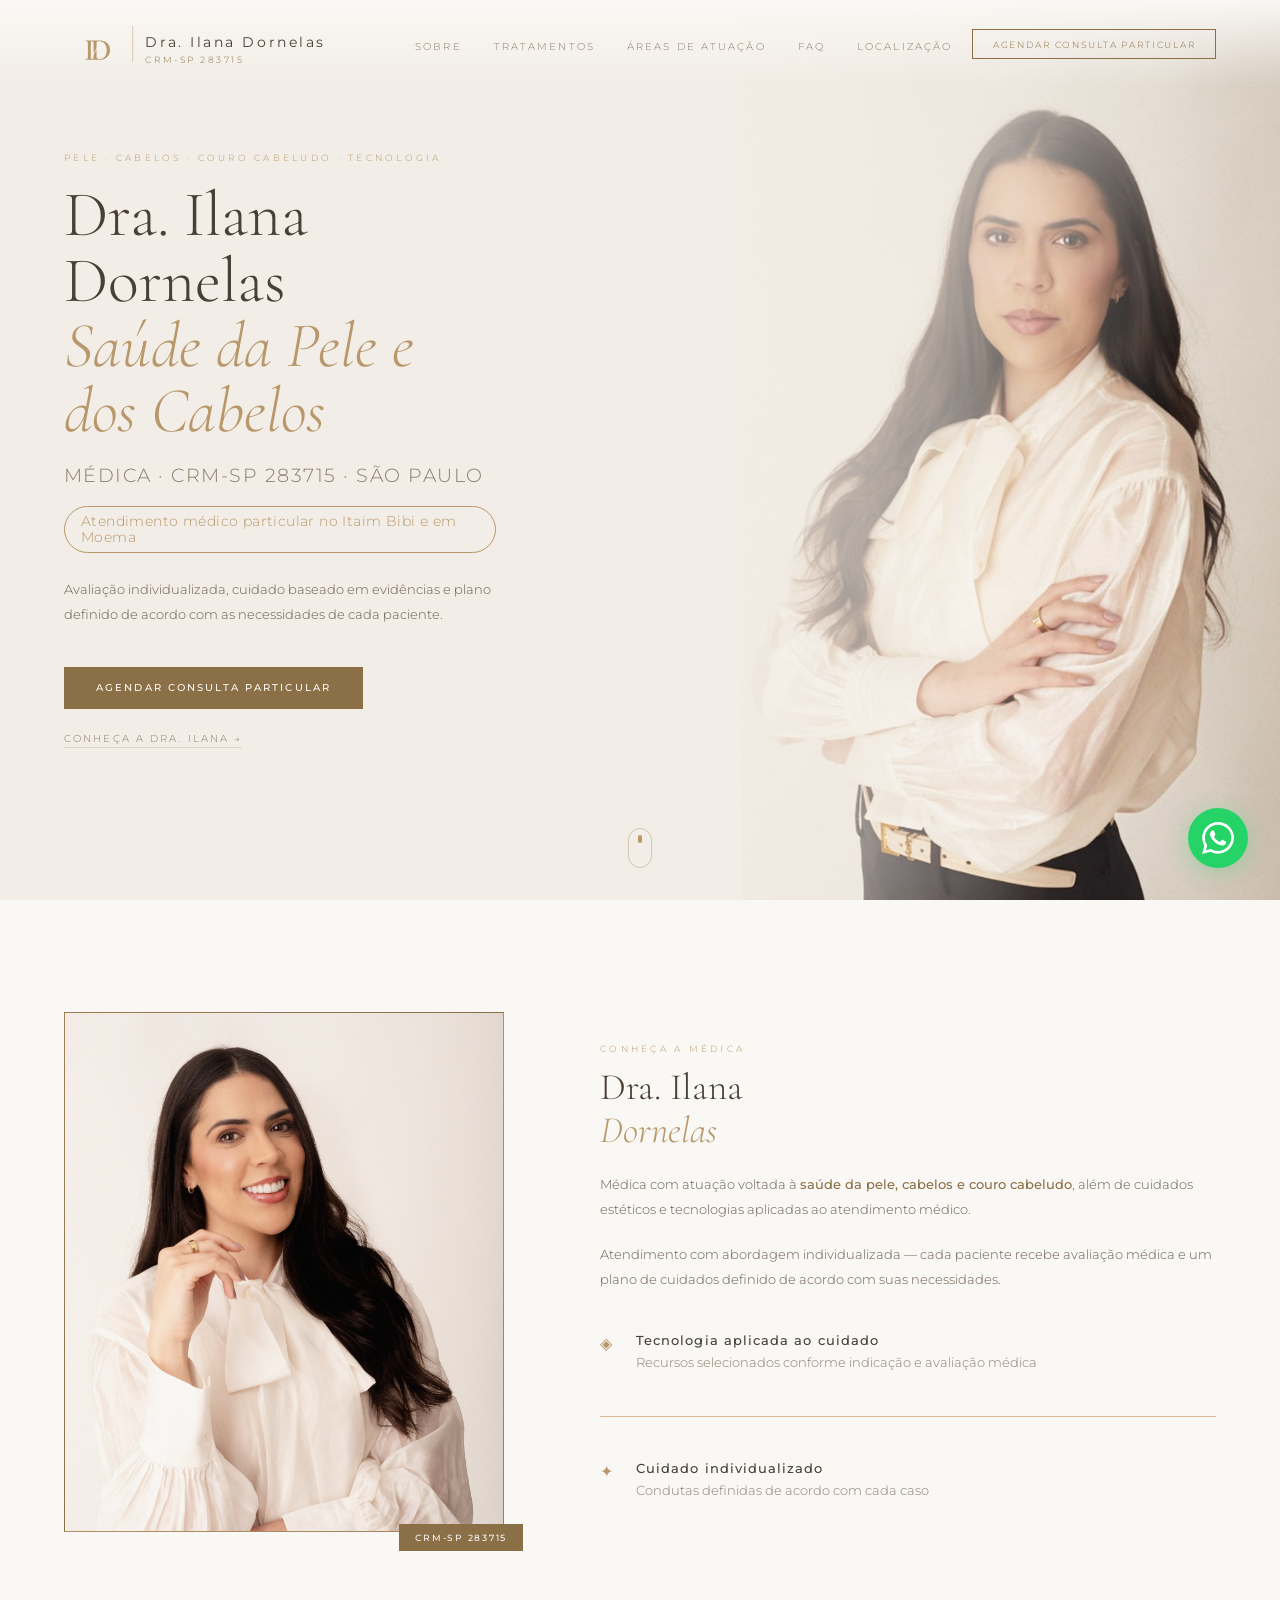
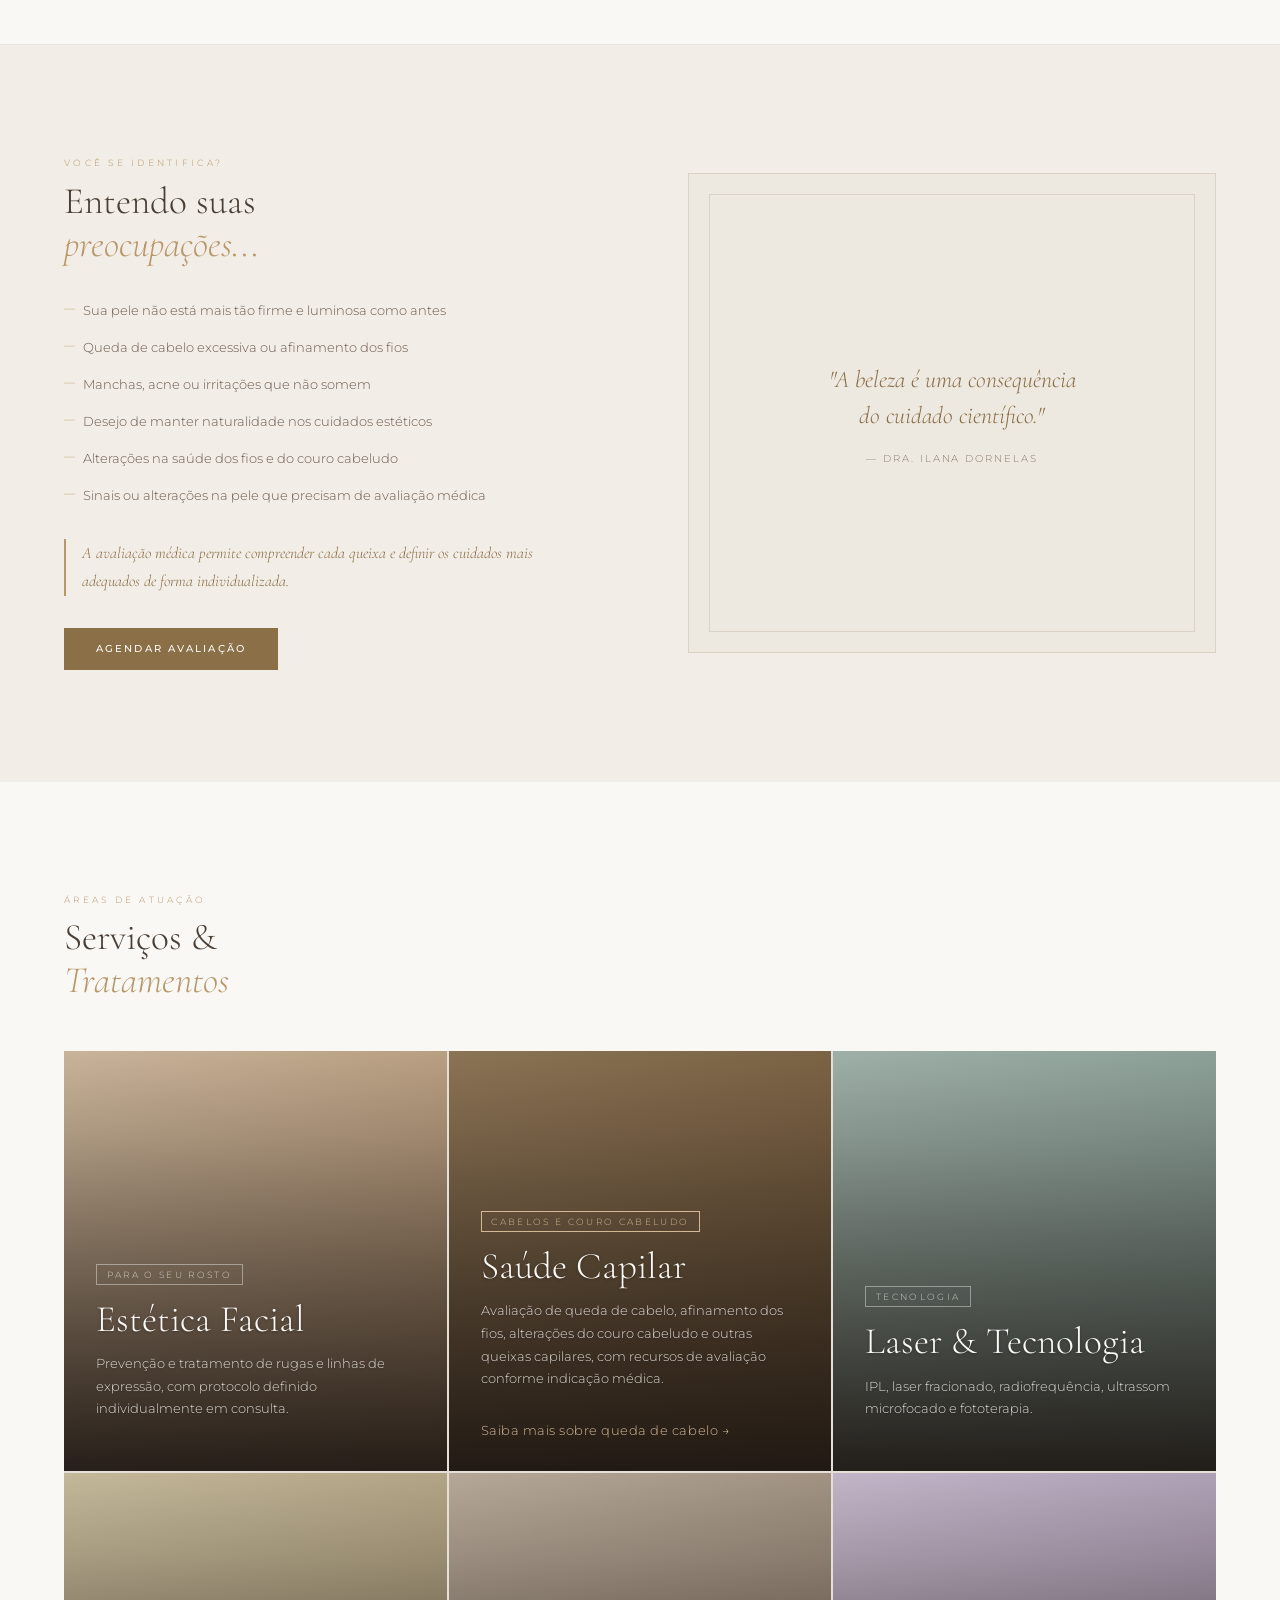
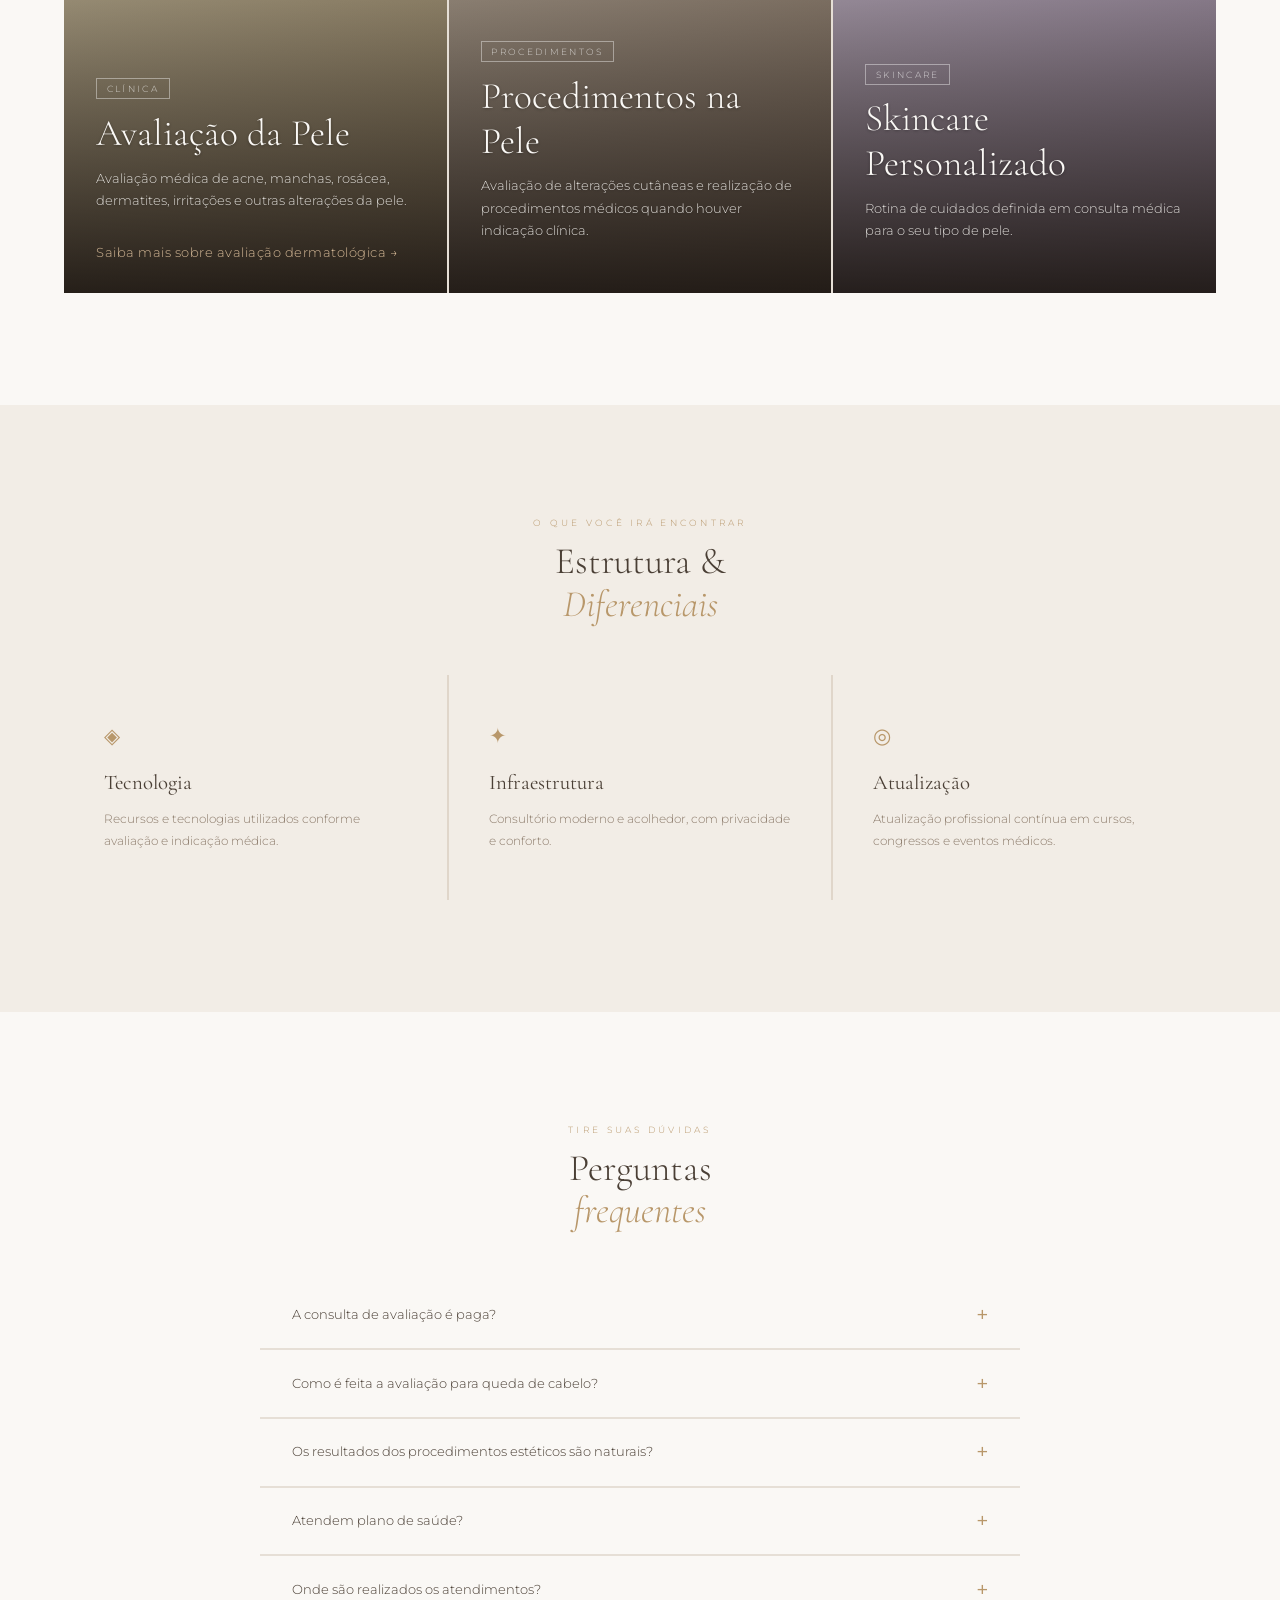
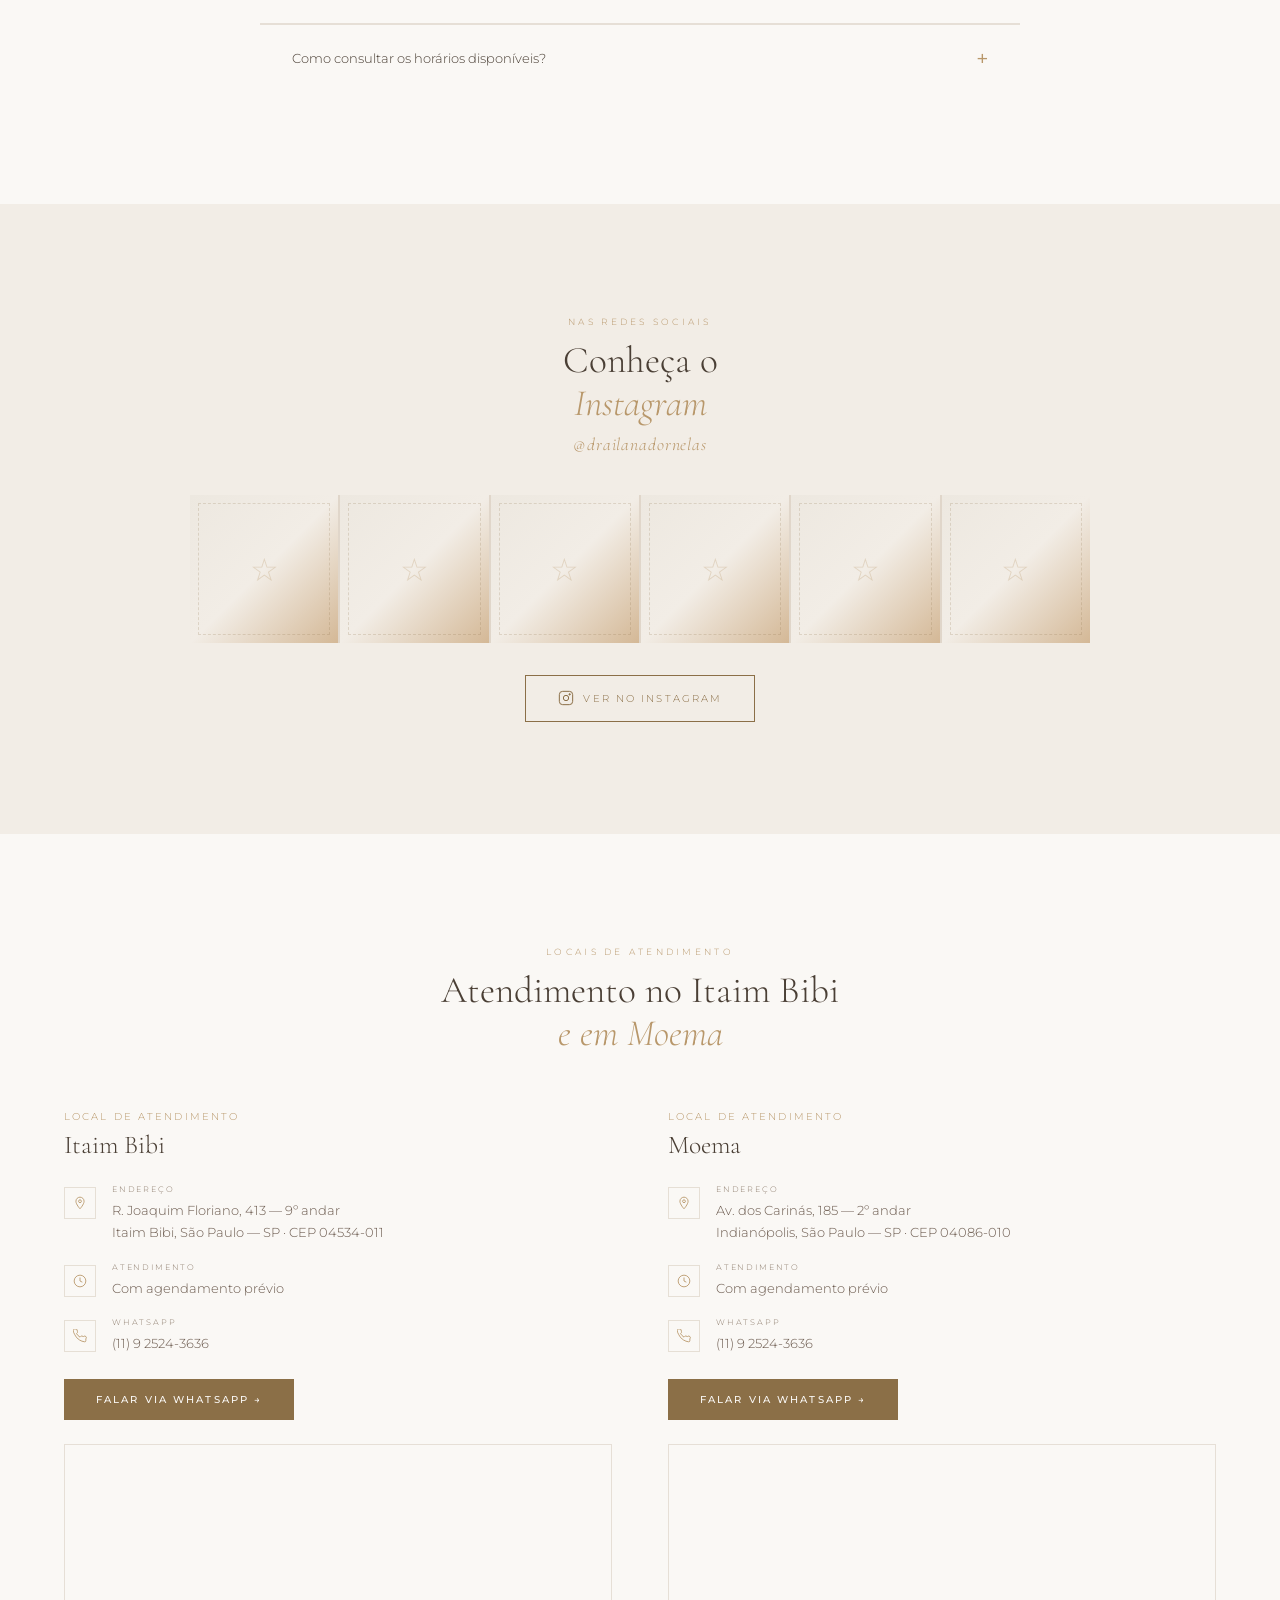
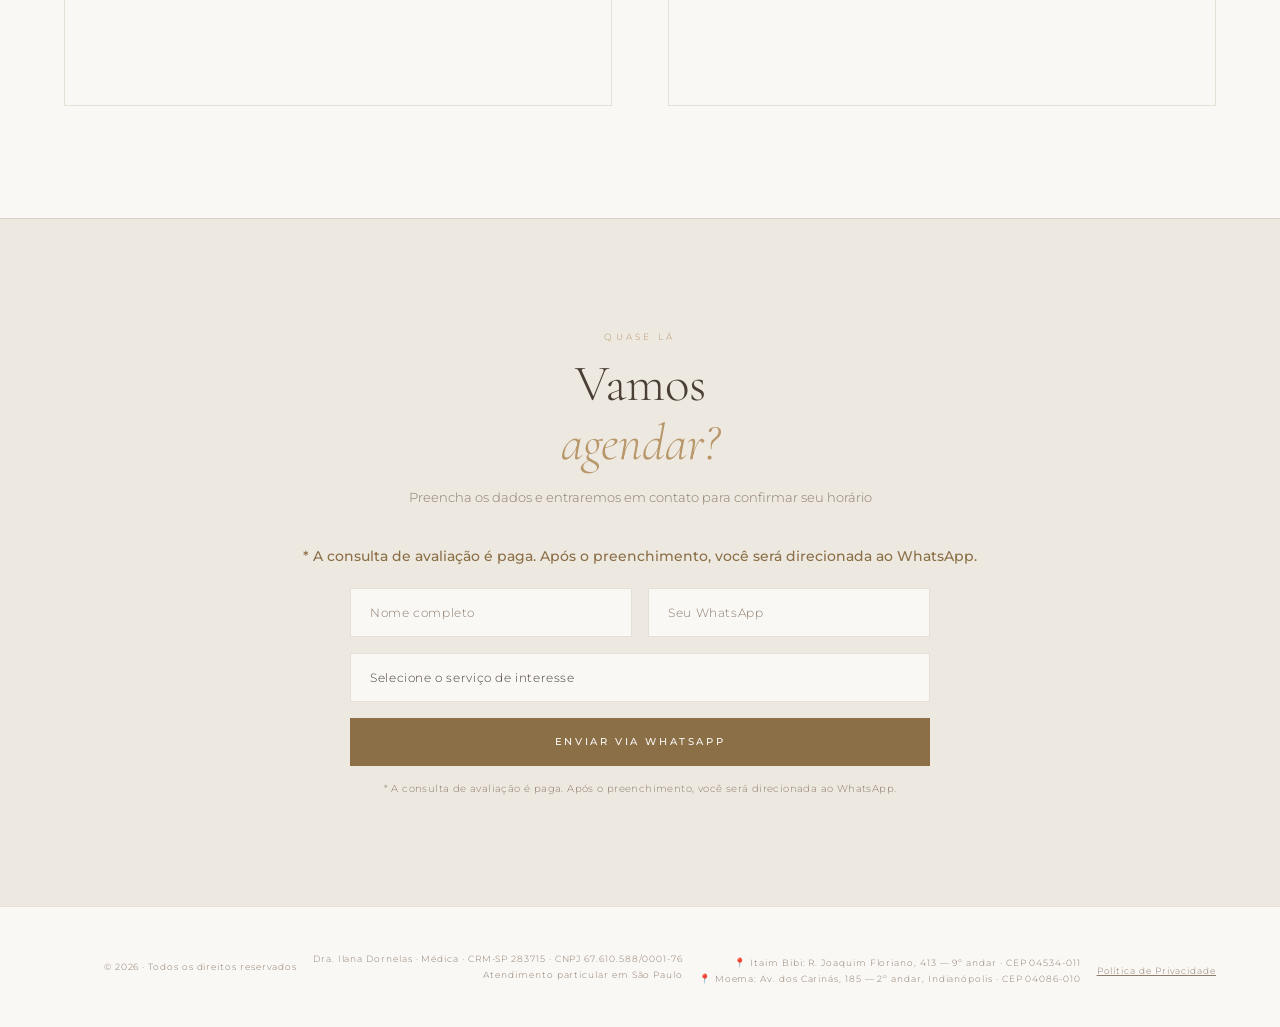
==== commit e85adef1: "Adiciona link para avaliação dermatológica na home" ====
--- a/index.html
+++ b/index.html
@@ -268,14 +268,19 @@
       </div>
     </div>
     <div class="esp-card-img">
-      <div class="esp-card-bg esp-card-bg--clinica"></div>
-      <div class="esp-card-overlay"></div>
-      <div class="esp-card-content">
-        <div class="esp-card-tag">Clínica</div>
-        <h3 class="esp-card-title">Avaliação da Pele</h3>
-        <p class="esp-card-desc">Avaliação médica de acne, manchas, rosácea, dermatites, irritações e outras alterações da pele.</p>
-      </div>
-    </div>
+  <div class="esp-card-bg esp-card-bg--clinica"></div>
+  <div class="esp-card-overlay"></div>
+  <div class="esp-card-content">
+    <div class="esp-card-tag">Clínica</div>
+    <h3 class="esp-card-title">Avaliação da Pele</h3>
+    <p class="esp-card-desc">Avaliação médica de acne, manchas, rosácea, dermatites, irritações e outras alterações da pele.</p>
+
+    <a href="/avaliacao-dermatologica-sao-paulo/"
+       style="display:inline-block;margin-top:14px;color:#D4B896;text-decoration:none;font-family:Montserrat,sans-serif;font-size:.8rem;letter-spacing:.04em;">
+      Saiba mais sobre avaliação dermatológica →
+    </a>
+  </div>
+</div>
     <div class="esp-card-img">
       <div class="esp-card-bg esp-card-bg--cirurgia"></div>
       <div class="esp-card-overlay"></div>
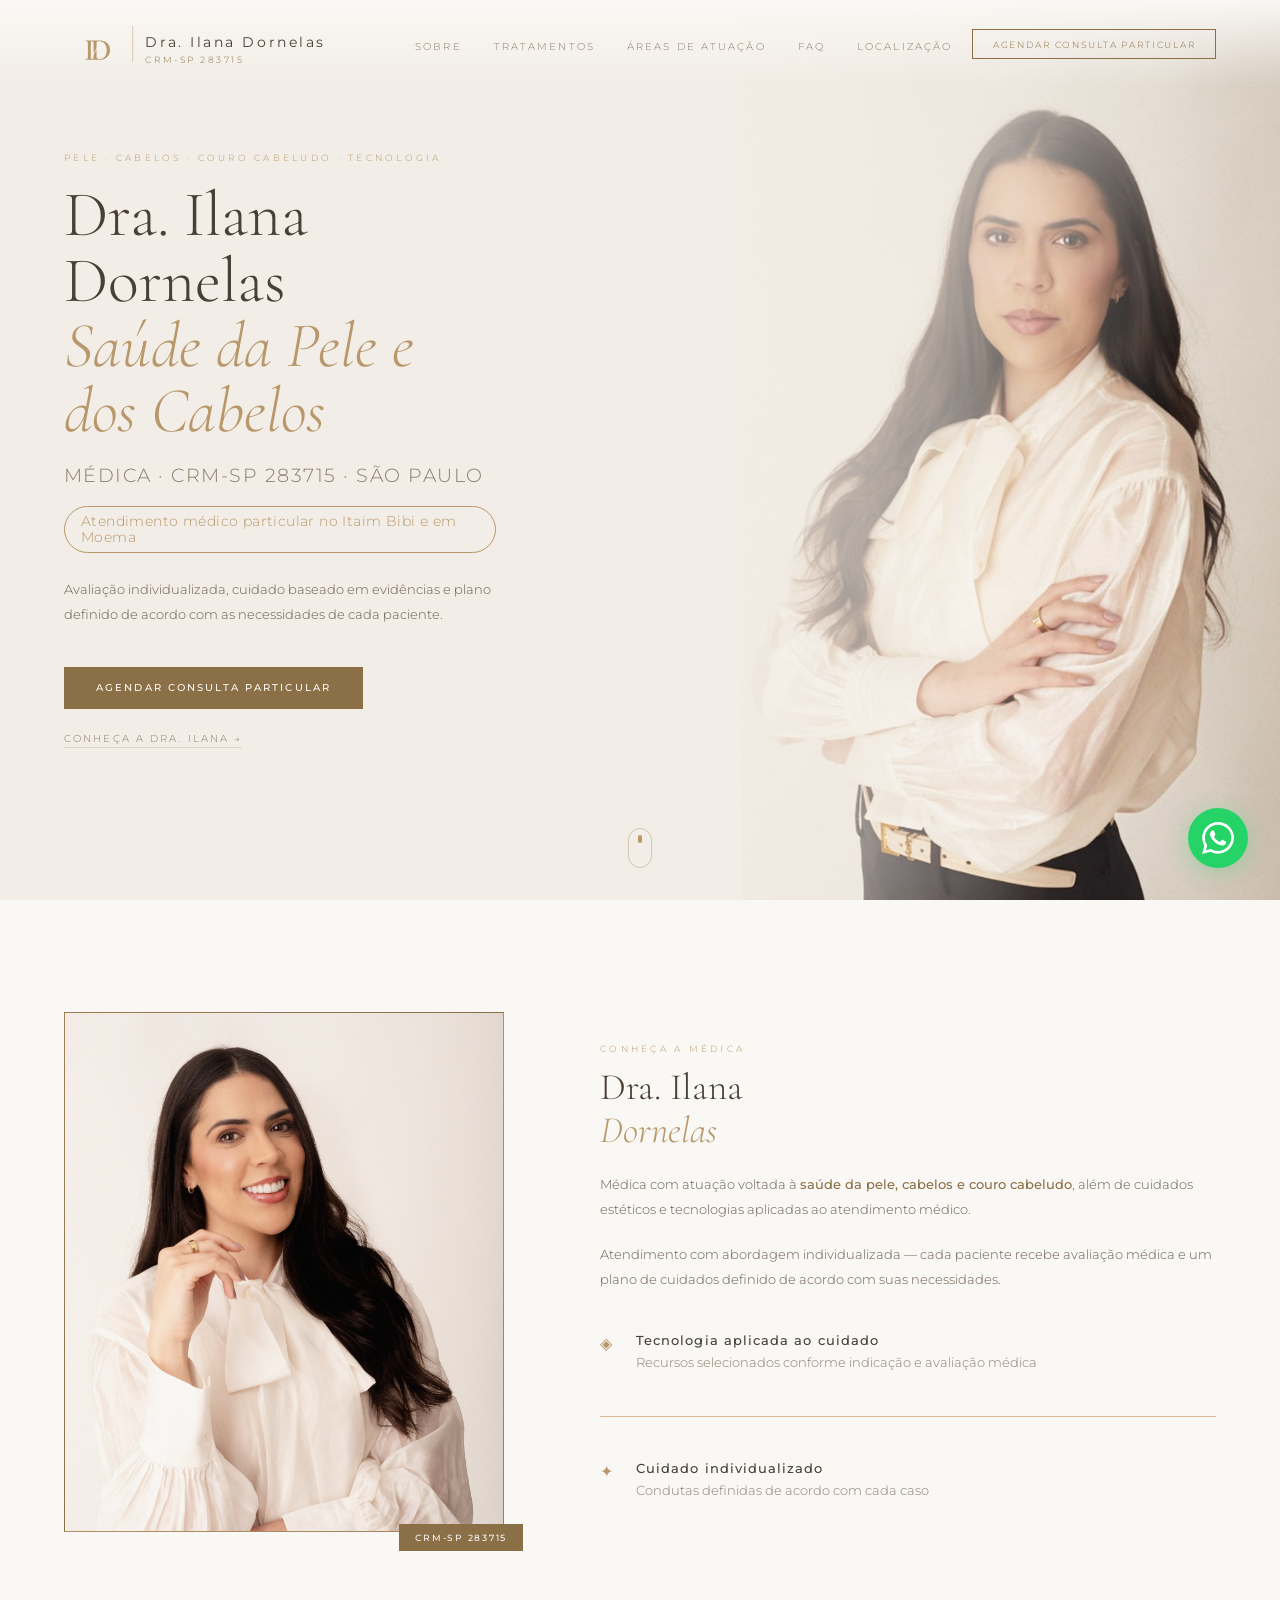
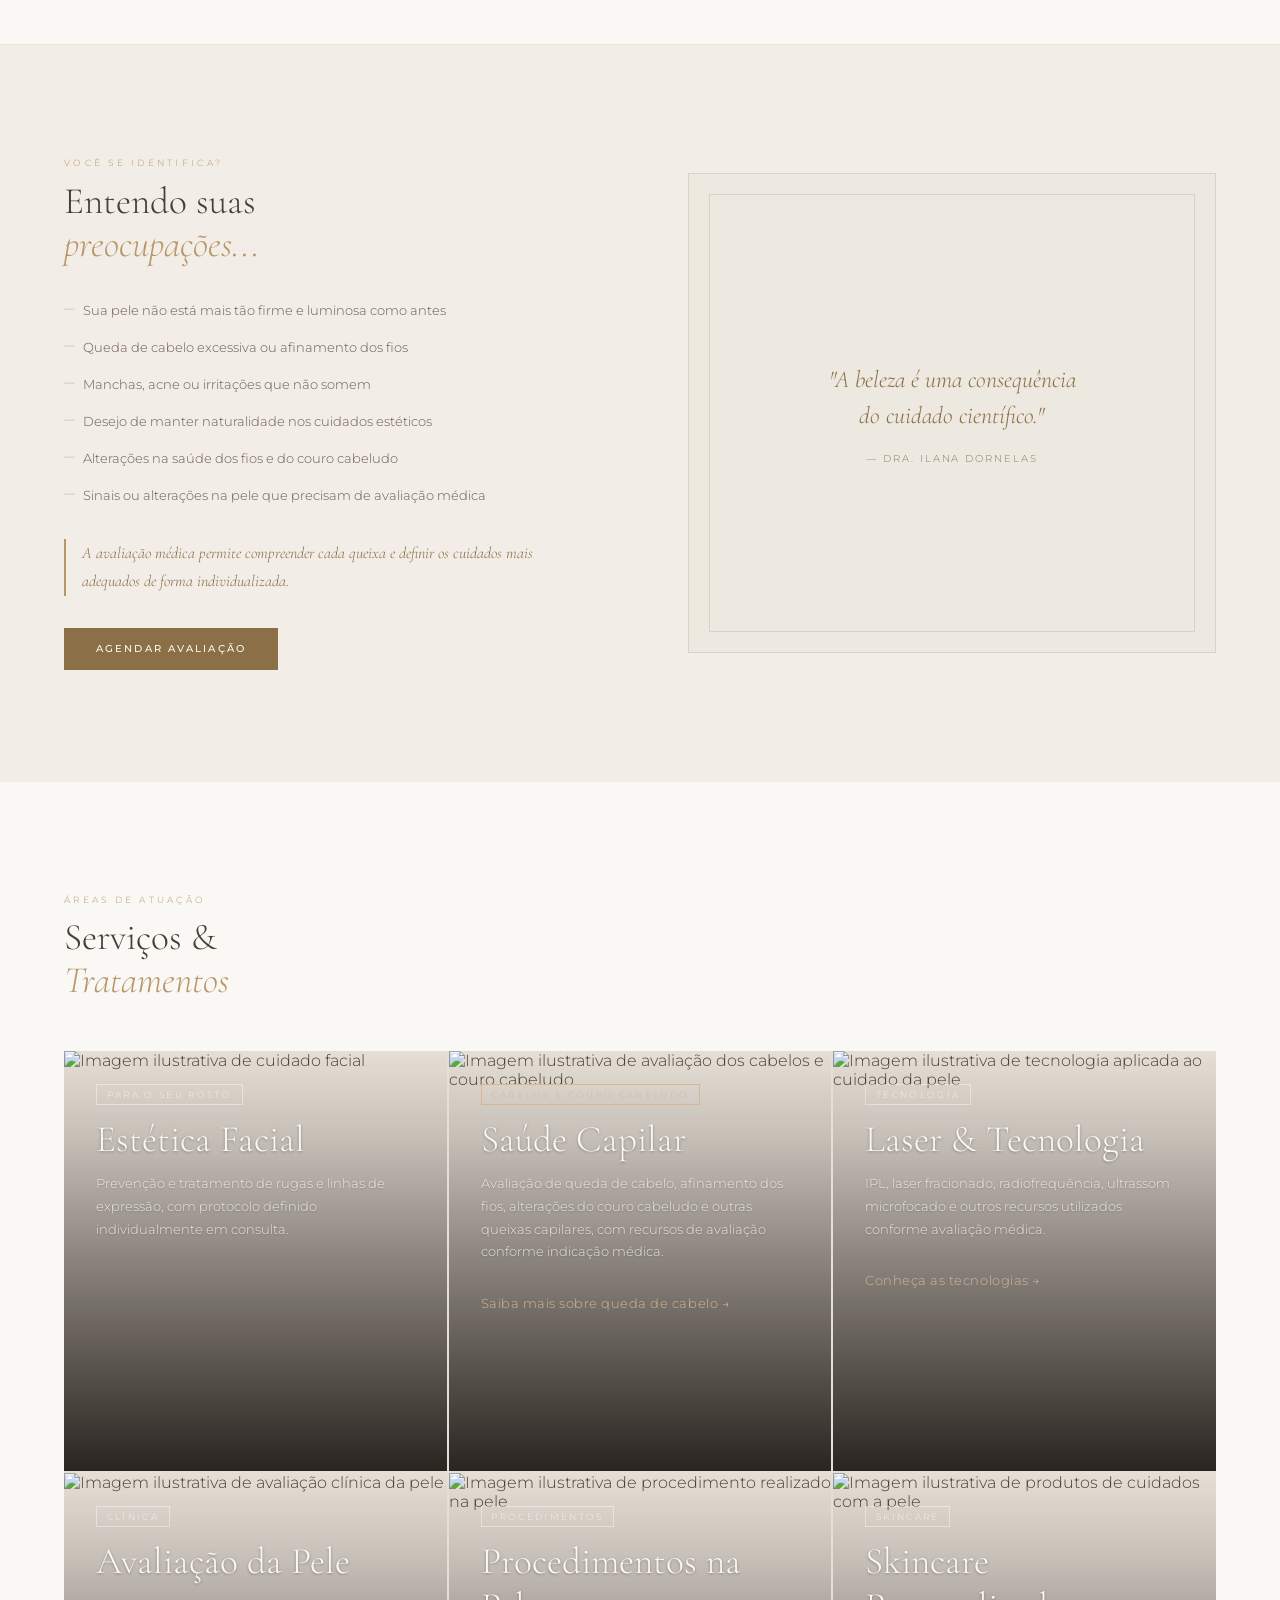
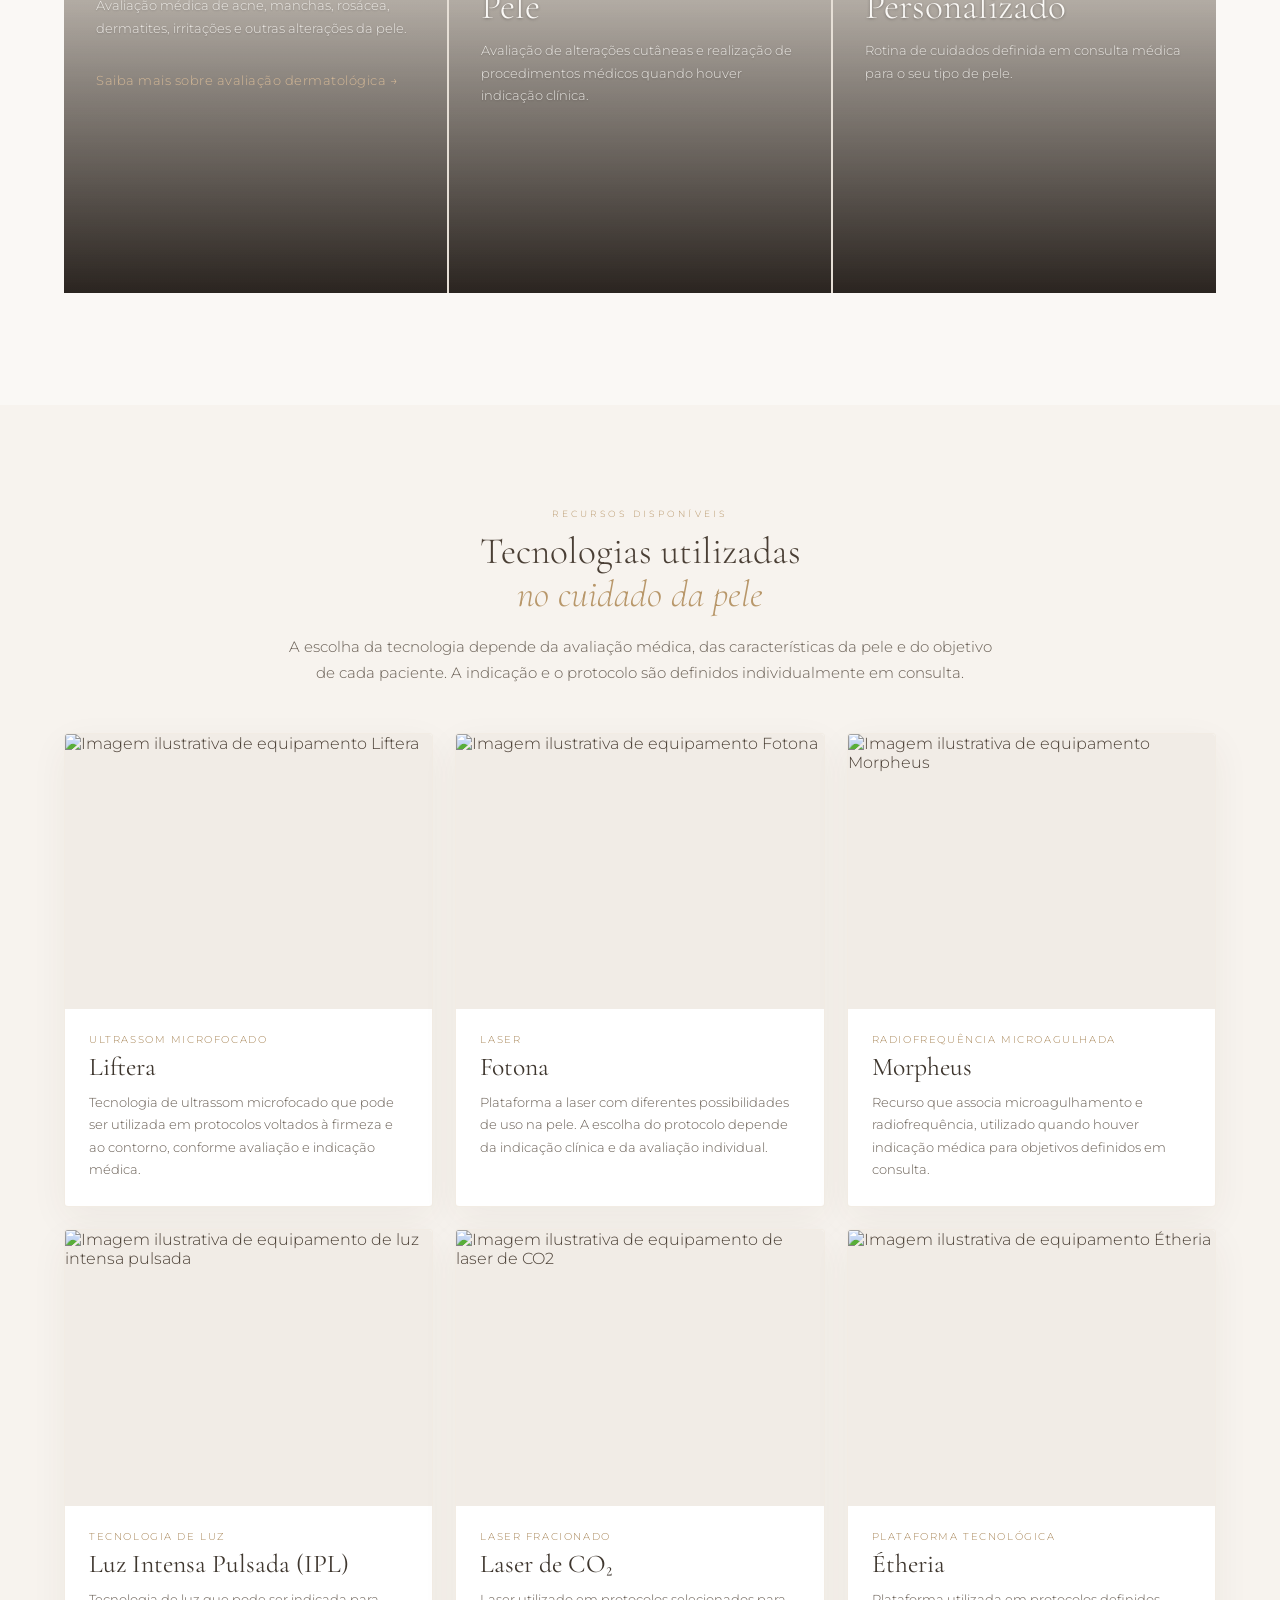
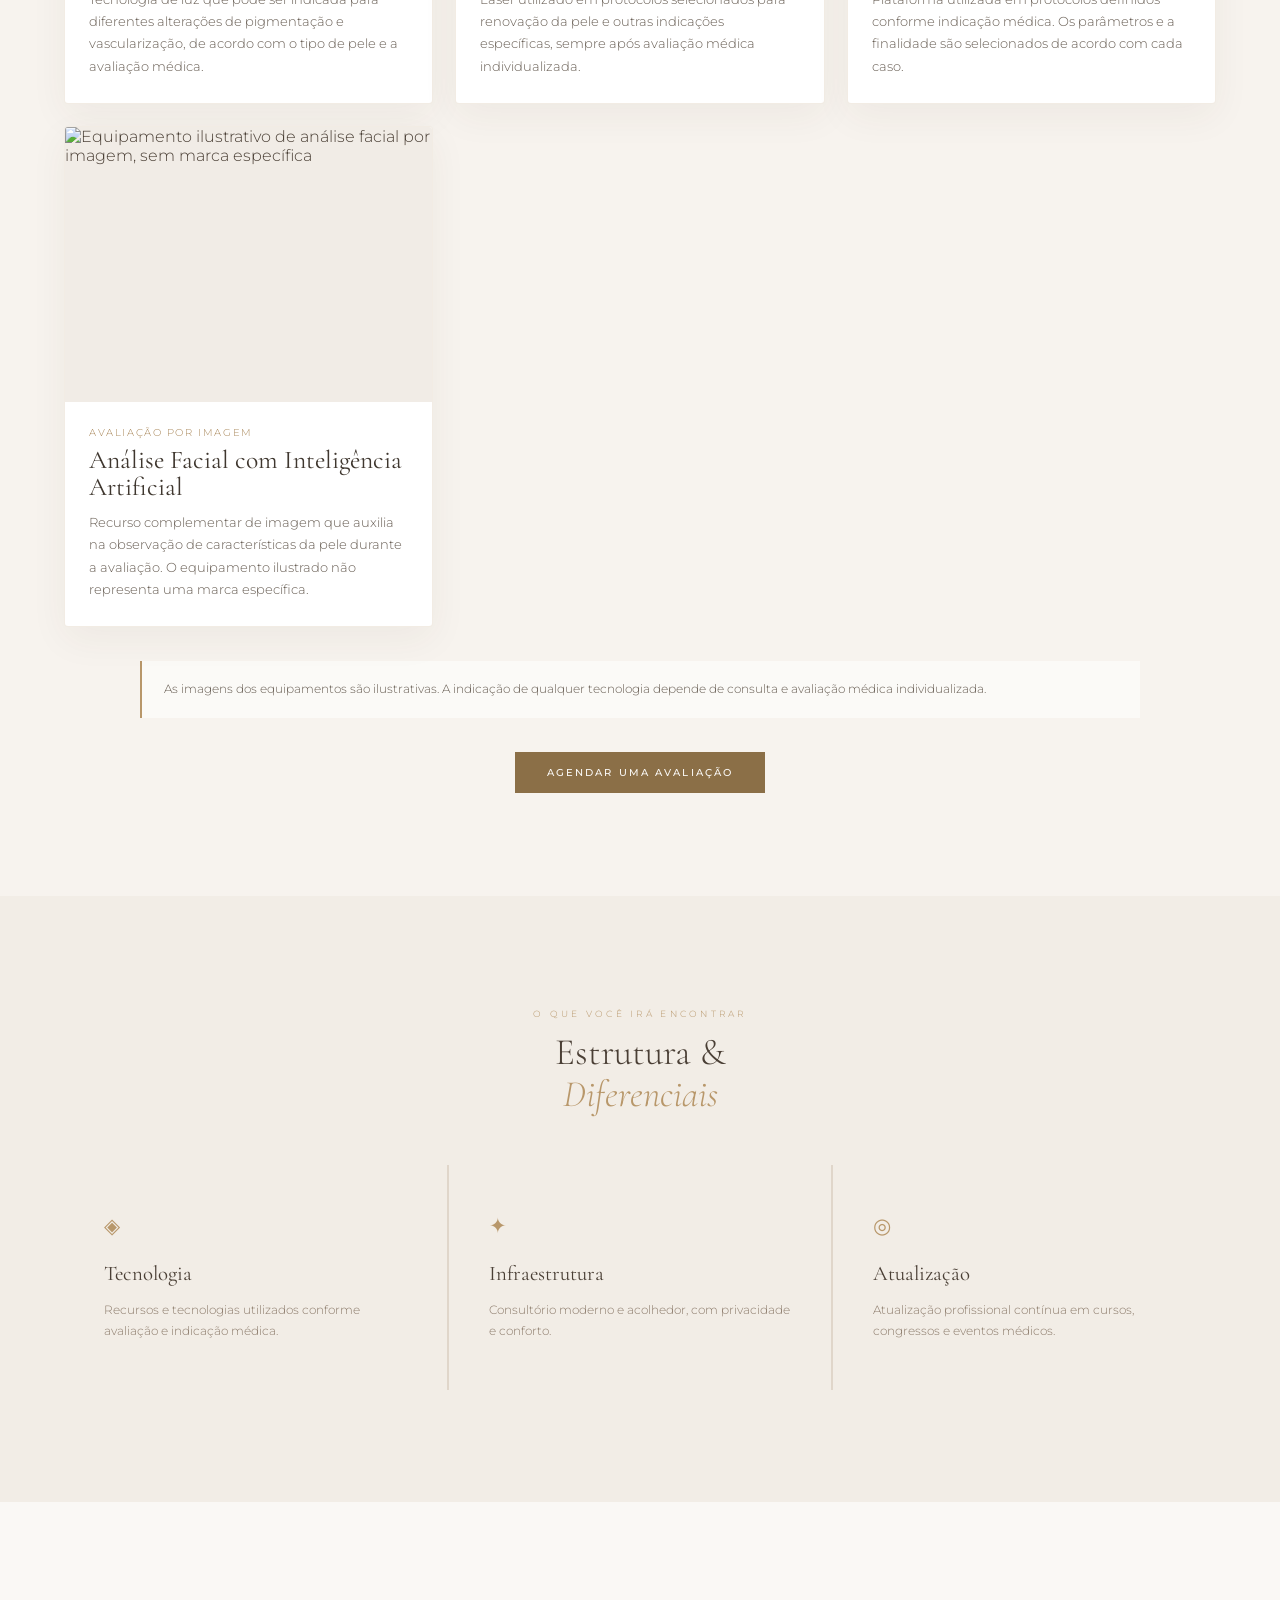
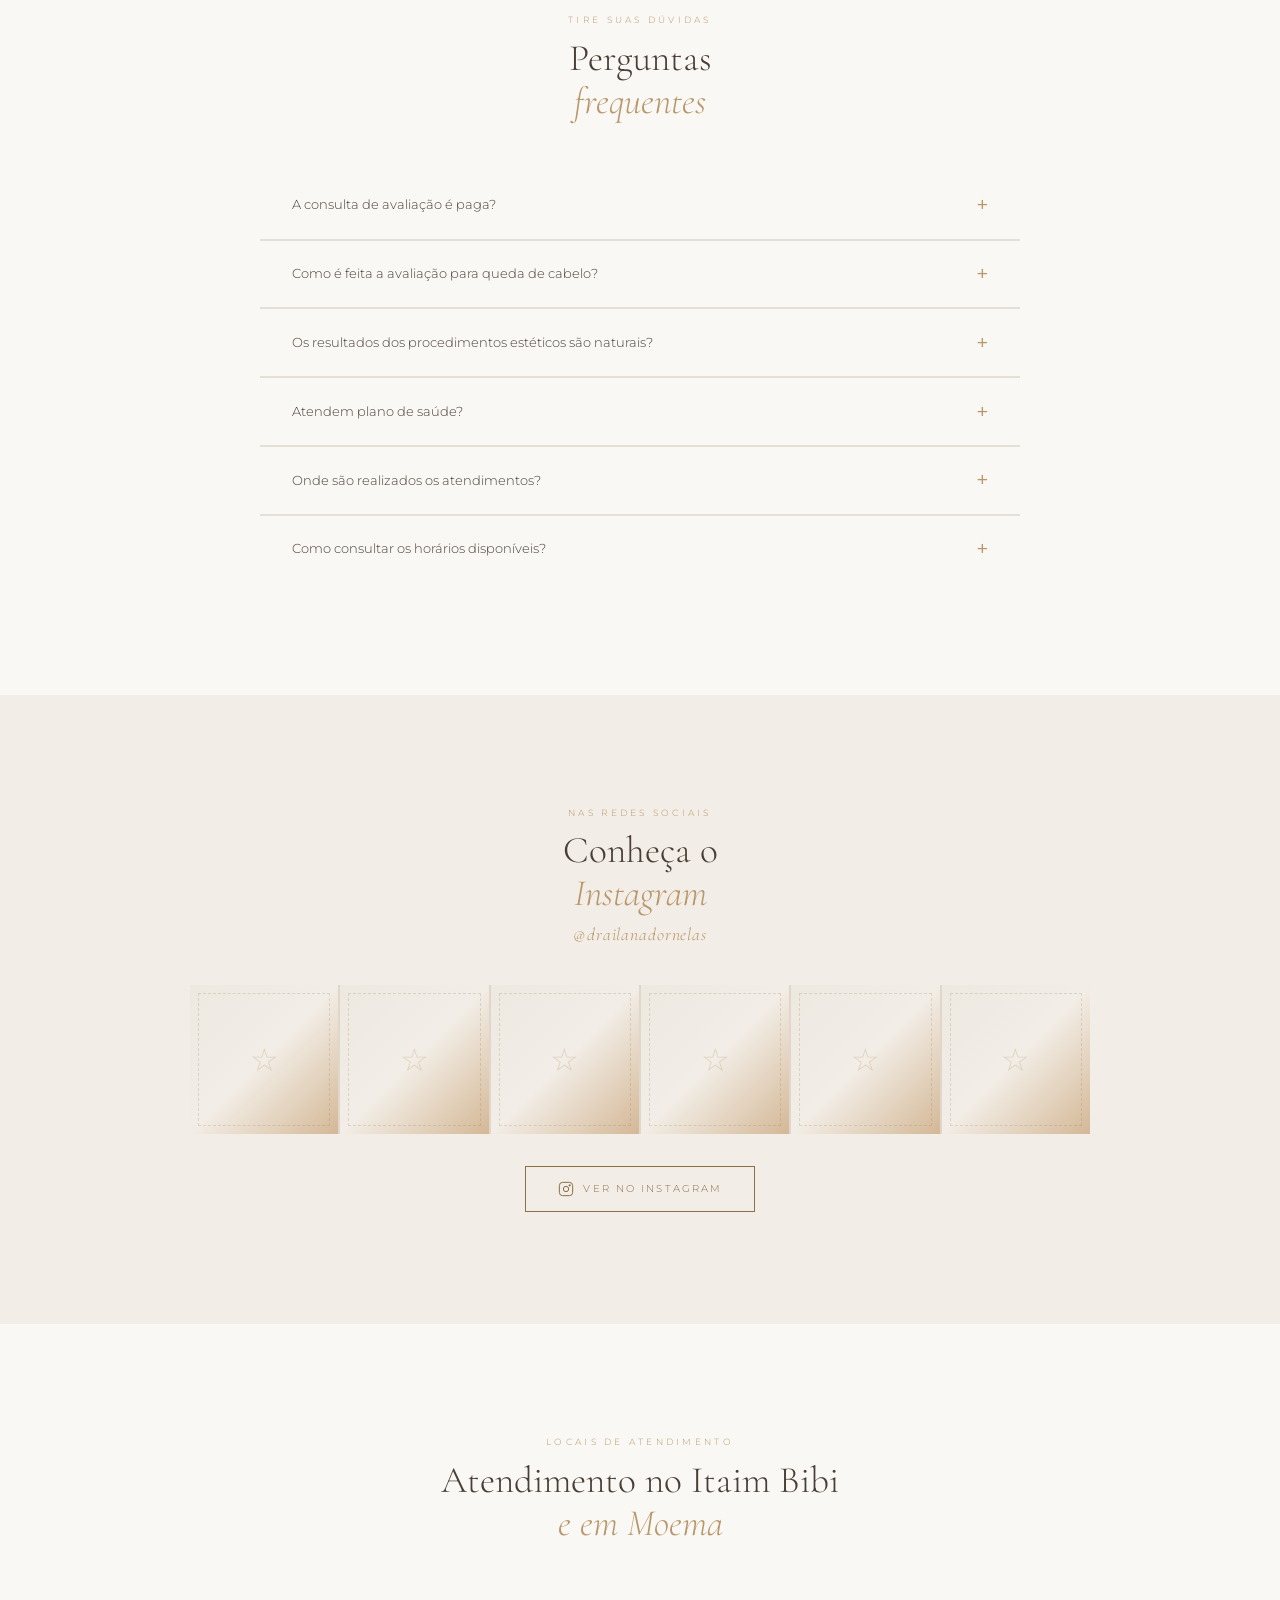
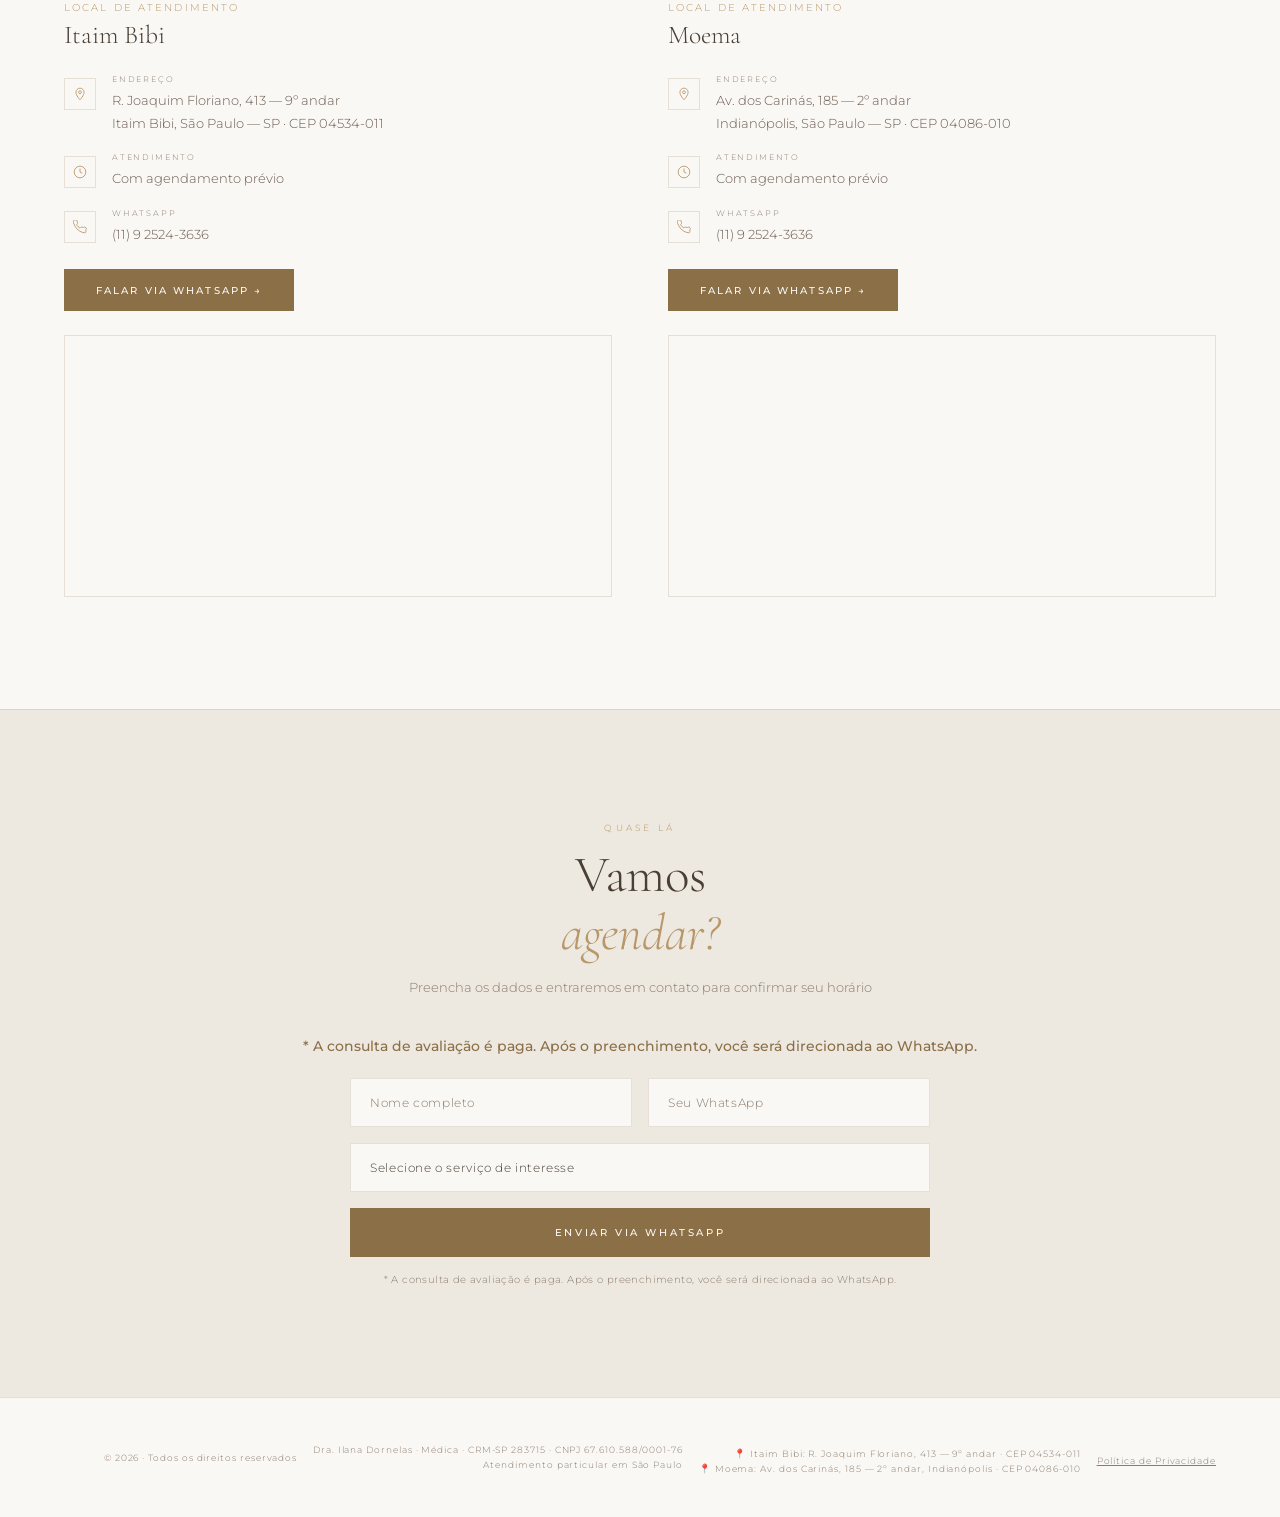
==== commit 044e0ddf: "Melhora home com imagens e seção de tecnologias" ====
--- a/index.html
+++ b/index.html
@@ -96,6 +96,70 @@
 <link rel="preconnect" href="https://fonts.gstatic.com" crossorigin>
 <link href="https://fonts.googleapis.com/css2?family=Cormorant+Garamond:ital,wght@0,300;0,400;0,500;1,300;1,400&family=Montserrat:wght@300;400;500;600&display=swap" rel="stylesheet">
 <link rel="stylesheet" href="assets/css/style.css">
+
+<style>
+/* Atualização visual 2026-09: cards fotográficos + seção de tecnologias */
+.esp-card-img { position: relative; overflow: hidden; }
+.esp-card-photo {
+  position: absolute; inset: 0; width: 100%; height: 100%; object-fit: cover;
+  display: block; z-index: 0;
+}
+.esp-card-overlay { z-index: 1; }
+.esp-card-content { position: relative; z-index: 2; }
+.esp-card-link {
+  display:inline-block; margin-top:14px; color:#D4B896; text-decoration:none;
+  font-family:Montserrat,sans-serif; font-size:.8rem; letter-spacing:.04em;
+}
+.esp-card-link:hover { text-decoration: underline; text-underline-offset: 4px; }
+
+.section-tecnologias {
+  padding: clamp(72px, 8vw, 118px) clamp(22px, 5vw, 76px);
+  background: #F7F3EE;
+}
+.tec-header { max-width: 760px; margin: 0 auto 46px; text-align: center; }
+.tec-intro {
+  margin: 18px auto 0; max-width: 720px; color: #675D53; line-height: 1.75;
+  font-family: Montserrat, sans-serif; font-size: .92rem; font-weight: 300;
+}
+.tec-grid {
+  width: min(1240px, 100%); margin: 0 auto; display: grid;
+  grid-template-columns: repeat(3, minmax(0, 1fr)); gap: 22px;
+}
+.tec-card {
+  background: #fff; border: 1px solid rgba(184,151,106,.18); border-radius: 4px;
+  overflow: hidden; box-shadow: 0 12px 38px rgba(70,58,45,.055);
+  display: flex; flex-direction: column; min-height: 100%;
+}
+.tec-card--wide { grid-column: span 1; }
+.tec-media { aspect-ratio: 4 / 3; background: #F1ECE6; overflow: hidden; }
+.tec-media img { width:100%; height:100%; object-fit:cover; display:block; }
+.tec-body { padding: 24px 24px 26px; display:flex; flex-direction:column; flex:1; }
+.tec-kicker {
+  color:#A88658; text-transform:uppercase; letter-spacing:.16em; font-family:Montserrat,sans-serif;
+  font-size:.62rem; margin-bottom:9px;
+}
+.tec-title {
+  margin:0 0 10px; color:#3F372F; font-family:'Cormorant Garamond',serif;
+  font-size:clamp(1.45rem,2vw,1.8rem); font-weight:400; line-height:1.05;
+}
+.tec-desc {
+  margin:0; color:#675D53; font-family:Montserrat,sans-serif; font-size:.82rem;
+  line-height:1.7; font-weight:300;
+}
+.tec-note {
+  width:min(1000px,100%); margin:34px auto 0; padding:18px 22px;
+  border-left:2px solid #B8976A; background:rgba(255,255,255,.58);
+  color:#675D53; font-family:Montserrat,sans-serif; font-size:.78rem; line-height:1.65;
+}
+.tec-cta { text-align:center; margin-top:34px; }
+@media (max-width: 980px) { .tec-grid { grid-template-columns: repeat(2,minmax(0,1fr)); } }
+@media (max-width: 640px) {
+  .section-tecnologias { padding: 62px 18px; }
+  .tec-grid { grid-template-columns: 1fr; gap: 16px; }
+  .tec-body { padding: 21px 20px 23px; }
+}
+</style>
+
 </head>
 <body>
 <!-- Google Tag Manager (noscript) -->
@@ -237,7 +301,7 @@
   </div>
   <div class="esp-cards">
     <div class="esp-card-img">
-      <div class="esp-card-bg esp-card-bg--rosto" role="img" aria-label="Imagem de tratamento estético facial"></div>
+      <img class="esp-card-photo" src="assets/images/cards/estetica-facial.webp" width="1200" height="675" loading="lazy" alt="Imagem ilustrativa de cuidado facial">
       <div class="esp-card-overlay"></div>
       <div class="esp-card-content">
         <div class="esp-card-tag">Para o seu rosto</div>
@@ -245,44 +309,42 @@
         <p class="esp-card-desc">Prevenção e tratamento de rugas e linhas de expressão, com protocolo definido individualmente em consulta.</p>
       </div>
     </div>
+
     <div class="esp-card-img esp-card-img--destaque">
-      <div class="esp-card-bg esp-card-bg--cabelo"></div>
+      <img class="esp-card-photo" src="assets/images/cards/saude-capilar.webp" width="1200" height="675" loading="lazy" alt="Imagem ilustrativa de avaliação dos cabelos e couro cabeludo">
       <div class="esp-card-overlay"></div>
       <div class="esp-card-content">
         <div class="esp-card-tag esp-card-tag--gold">Cabelos e couro cabeludo</div>
         <h3 class="esp-card-title">Saúde Capilar</h3>
         <p class="esp-card-desc">Avaliação de queda de cabelo, afinamento dos fios, alterações do couro cabeludo e outras queixas capilares, com recursos de avaliação conforme indicação médica.</p>
-        <a href="/queda-de-cabelo-sao-paulo/"
-           style="display:inline-block;margin-top:14px;color:#D4B896;text-decoration:none;font-family:Montserrat,sans-serif;font-size:.8rem;letter-spacing:.04em;">
-          Saiba mais sobre queda de cabelo →
-        </a>
-      </div>
-    </div>
+        <a class="esp-card-link" href="/queda-de-cabelo-sao-paulo/">Saiba mais sobre queda de cabelo →</a>
+      </div>
+    </div>
+
     <div class="esp-card-img">
-      <div class="esp-card-bg esp-card-bg--laser"></div>
+      <img class="esp-card-photo" src="assets/images/cards/laser-tecnologia.webp" width="1200" height="675" loading="lazy" alt="Imagem ilustrativa de tecnologia aplicada ao cuidado da pele">
       <div class="esp-card-overlay"></div>
       <div class="esp-card-content">
         <div class="esp-card-tag">Tecnologia</div>
         <h3 class="esp-card-title">Laser & Tecnologia</h3>
-        <p class="esp-card-desc">IPL, laser fracionado, radiofrequência, ultrassom microfocado e fototerapia.</p>
-      </div>
-    </div>
+        <p class="esp-card-desc">IPL, laser fracionado, radiofrequência, ultrassom microfocado e outros recursos utilizados conforme avaliação médica.</p>
+        <a class="esp-card-link" href="#tecnologias">Conheça as tecnologias →</a>
+      </div>
+    </div>
+
     <div class="esp-card-img">
-  <div class="esp-card-bg esp-card-bg--clinica"></div>
-  <div class="esp-card-overlay"></div>
-  <div class="esp-card-content">
-    <div class="esp-card-tag">Clínica</div>
-    <h3 class="esp-card-title">Avaliação da Pele</h3>
-    <p class="esp-card-desc">Avaliação médica de acne, manchas, rosácea, dermatites, irritações e outras alterações da pele.</p>
-
-    <a href="/avaliacao-dermatologica-sao-paulo/"
-       style="display:inline-block;margin-top:14px;color:#D4B896;text-decoration:none;font-family:Montserrat,sans-serif;font-size:.8rem;letter-spacing:.04em;">
-      Saiba mais sobre avaliação dermatológica →
-    </a>
-  </div>
-</div>
+      <img class="esp-card-photo" src="assets/images/cards/avaliacao-pele.webp" width="1200" height="675" loading="lazy" alt="Imagem ilustrativa de avaliação clínica da pele">
+      <div class="esp-card-overlay"></div>
+      <div class="esp-card-content">
+        <div class="esp-card-tag">Clínica</div>
+        <h3 class="esp-card-title">Avaliação da Pele</h3>
+        <p class="esp-card-desc">Avaliação médica de acne, manchas, rosácea, dermatites, irritações e outras alterações da pele.</p>
+        <a class="esp-card-link" href="/avaliacao-dermatologica-sao-paulo/">Saiba mais sobre avaliação dermatológica →</a>
+      </div>
+    </div>
+
     <div class="esp-card-img">
-      <div class="esp-card-bg esp-card-bg--cirurgia"></div>
+      <img class="esp-card-photo" src="assets/images/cards/procedimentos-pele.webp" width="1200" height="675" loading="lazy" alt="Imagem ilustrativa de procedimento realizado na pele">
       <div class="esp-card-overlay"></div>
       <div class="esp-card-content">
         <div class="esp-card-tag">Procedimentos</div>
@@ -290,8 +352,9 @@
         <p class="esp-card-desc">Avaliação de alterações cutâneas e realização de procedimentos médicos quando houver indicação clínica.</p>
       </div>
     </div>
+
     <div class="esp-card-img">
-      <div class="esp-card-bg esp-card-bg--skincare"></div>
+      <img class="esp-card-photo" src="assets/images/cards/skincare.webp" width="1200" height="675" loading="lazy" alt="Imagem ilustrativa de produtos de cuidados com a pele">
       <div class="esp-card-overlay"></div>
       <div class="esp-card-content">
         <div class="esp-card-tag">Skincare</div>
@@ -300,6 +363,55 @@
       </div>
     </div>
   </div>
+</section>
+
+<!-- TECNOLOGIAS -->
+<section id="tecnologias" class="section-tecnologias" aria-labelledby="tecnologias-title">
+  <div class="tec-header">
+    <p class="section-label">Recursos disponíveis</p>
+    <h2 id="tecnologias-title" class="section-title">Tecnologias utilizadas<br><em>no cuidado da pele</em></h2>
+    <p class="tec-intro">A escolha da tecnologia depende da avaliação médica, das características da pele e do objetivo de cada paciente. A indicação e o protocolo são definidos individualmente em consulta.</p>
+  </div>
+
+  <div class="tec-grid">
+    <article class="tec-card">
+      <div class="tec-media"><img src="assets/images/tecnologias/liftera.webp" width="640" height="480" loading="lazy" alt="Imagem ilustrativa de equipamento Liftera"></div>
+      <div class="tec-body"><div class="tec-kicker">Ultrassom microfocado</div><h3 class="tec-title">Liftera</h3><p class="tec-desc">Tecnologia de ultrassom microfocado que pode ser utilizada em protocolos voltados à firmeza e ao contorno, conforme avaliação e indicação médica.</p></div>
+    </article>
+
+    <article class="tec-card">
+      <div class="tec-media"><img src="assets/images/tecnologias/fotona.webp" width="640" height="480" loading="lazy" alt="Imagem ilustrativa de equipamento Fotona"></div>
+      <div class="tec-body"><div class="tec-kicker">Laser</div><h3 class="tec-title">Fotona</h3><p class="tec-desc">Plataforma a laser com diferentes possibilidades de uso na pele. A escolha do protocolo depende da indicação clínica e da avaliação individual.</p></div>
+    </article>
+
+    <article class="tec-card">
+      <div class="tec-media"><img src="assets/images/tecnologias/morpheus.webp" width="640" height="480" loading="lazy" alt="Imagem ilustrativa de equipamento Morpheus"></div>
+      <div class="tec-body"><div class="tec-kicker">Radiofrequência microagulhada</div><h3 class="tec-title">Morpheus</h3><p class="tec-desc">Recurso que associa microagulhamento e radiofrequência, utilizado quando houver indicação médica para objetivos definidos em consulta.</p></div>
+    </article>
+
+    <article class="tec-card">
+      <div class="tec-media"><img src="assets/images/tecnologias/ipl.webp" width="640" height="480" loading="lazy" alt="Imagem ilustrativa de equipamento de luz intensa pulsada"></div>
+      <div class="tec-body"><div class="tec-kicker">Tecnologia de luz</div><h3 class="tec-title">Luz Intensa Pulsada (IPL)</h3><p class="tec-desc">Tecnologia de luz que pode ser indicada para diferentes alterações de pigmentação e vascularização, de acordo com o tipo de pele e a avaliação médica.</p></div>
+    </article>
+
+    <article class="tec-card">
+      <div class="tec-media"><img src="assets/images/tecnologias/laser-co2.webp" width="640" height="480" loading="lazy" alt="Imagem ilustrativa de equipamento de laser de CO2"></div>
+      <div class="tec-body"><div class="tec-kicker">Laser fracionado</div><h3 class="tec-title">Laser de CO₂</h3><p class="tec-desc">Laser utilizado em protocolos selecionados para renovação da pele e outras indicações específicas, sempre após avaliação médica individualizada.</p></div>
+    </article>
+
+    <article class="tec-card">
+      <div class="tec-media"><img src="assets/images/tecnologias/etheria.webp" width="640" height="480" loading="lazy" alt="Imagem ilustrativa de equipamento Étheria"></div>
+      <div class="tec-body"><div class="tec-kicker">Plataforma tecnológica</div><h3 class="tec-title">Étheria</h3><p class="tec-desc">Plataforma utilizada em protocolos definidos conforme indicação médica. Os parâmetros e a finalidade são selecionados de acordo com cada caso.</p></div>
+    </article>
+
+    <article class="tec-card">
+      <div class="tec-media"><img src="assets/images/tecnologias/analise-facial-ia.webp" width="1200" height="960" loading="lazy" alt="Equipamento ilustrativo de análise facial por imagem, sem marca específica"></div>
+      <div class="tec-body"><div class="tec-kicker">Avaliação por imagem</div><h3 class="tec-title">Análise Facial com Inteligência Artificial</h3><p class="tec-desc">Recurso complementar de imagem que auxilia na observação de características da pele durante a avaliação. O equipamento ilustrado não representa uma marca específica.</p></div>
+    </article>
+  </div>
+
+  <p class="tec-note">As imagens dos equipamentos são ilustrativas. A indicação de qualquer tecnologia depende de consulta e avaliação médica individualizada.</p>
+  <div class="tec-cta"><button class="btn-primary" onclick="document.getElementById('agendamento').scrollIntoView({behavior:'smooth'})" aria-label="Agendar avaliação médica">Agendar uma avaliação</button></div>
 </section>
 
 <!-- O QUE VOCÊ VAI ENCONTRAR -->
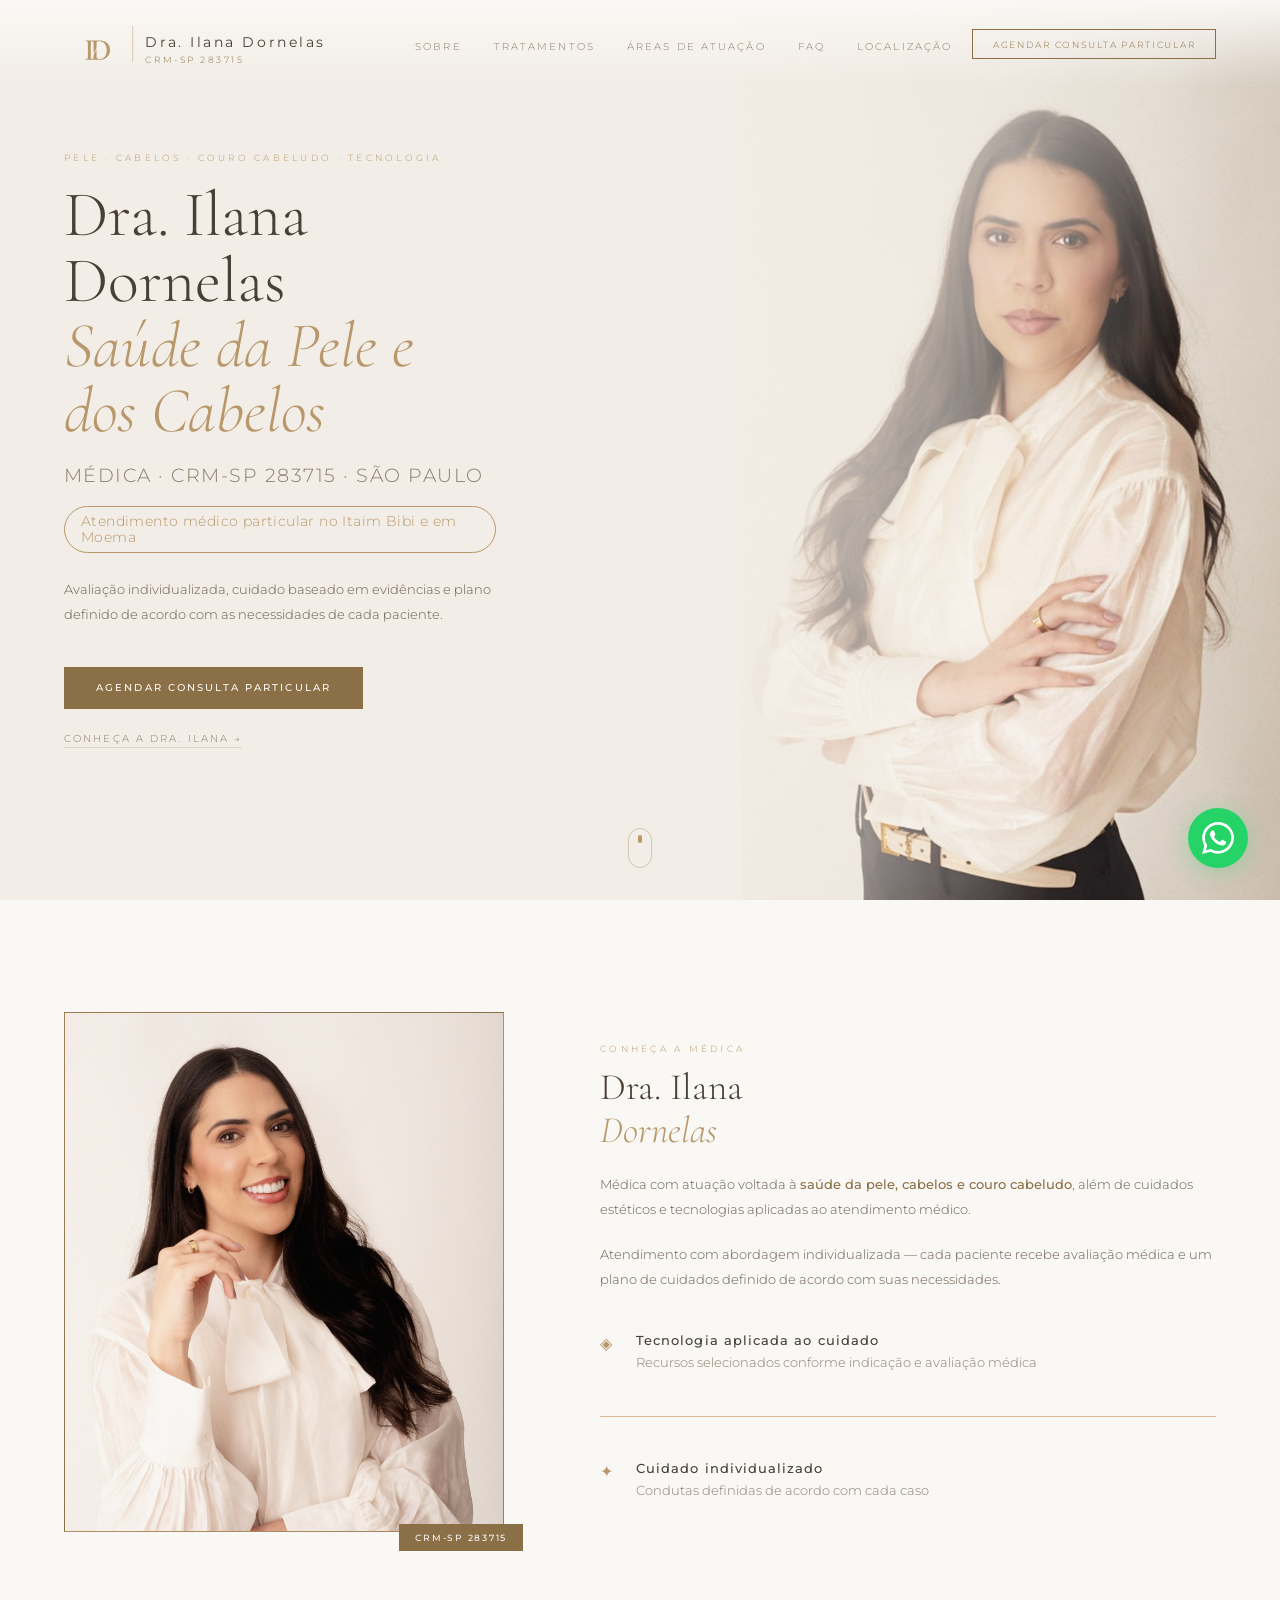
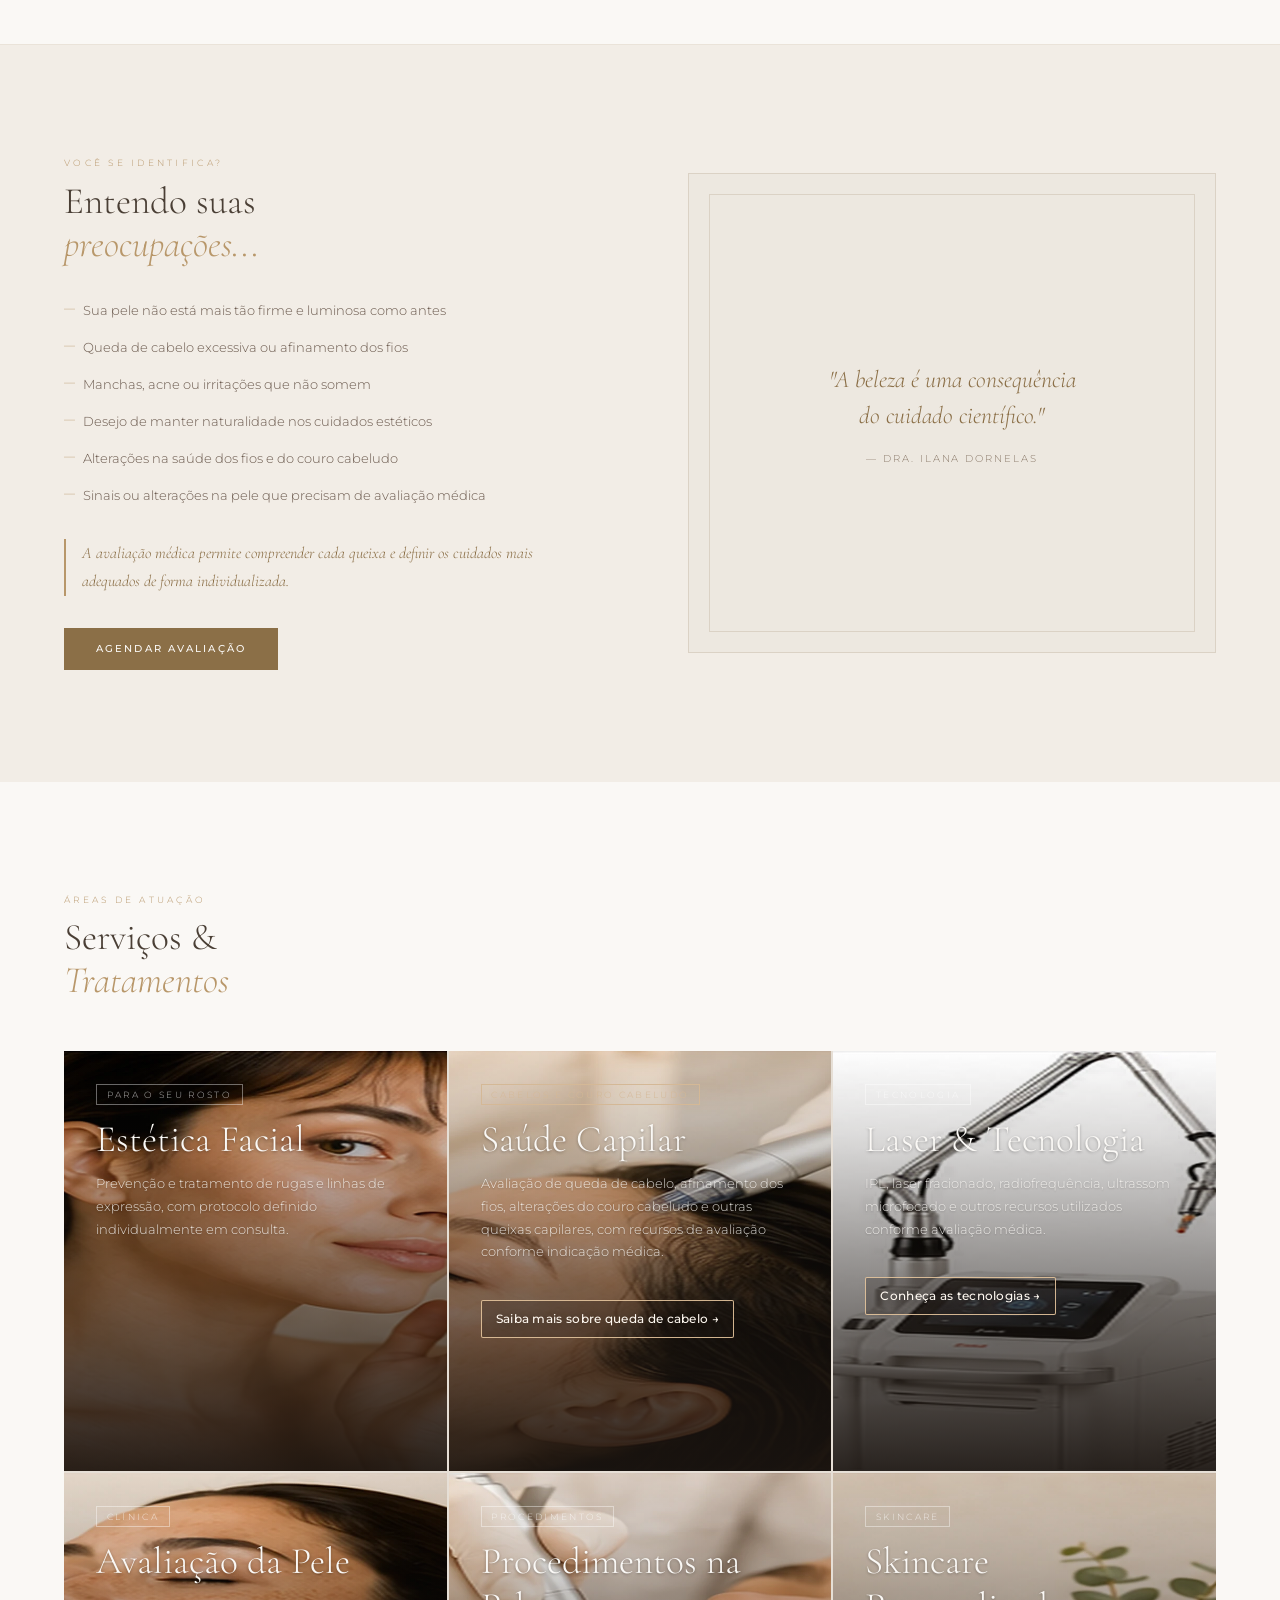
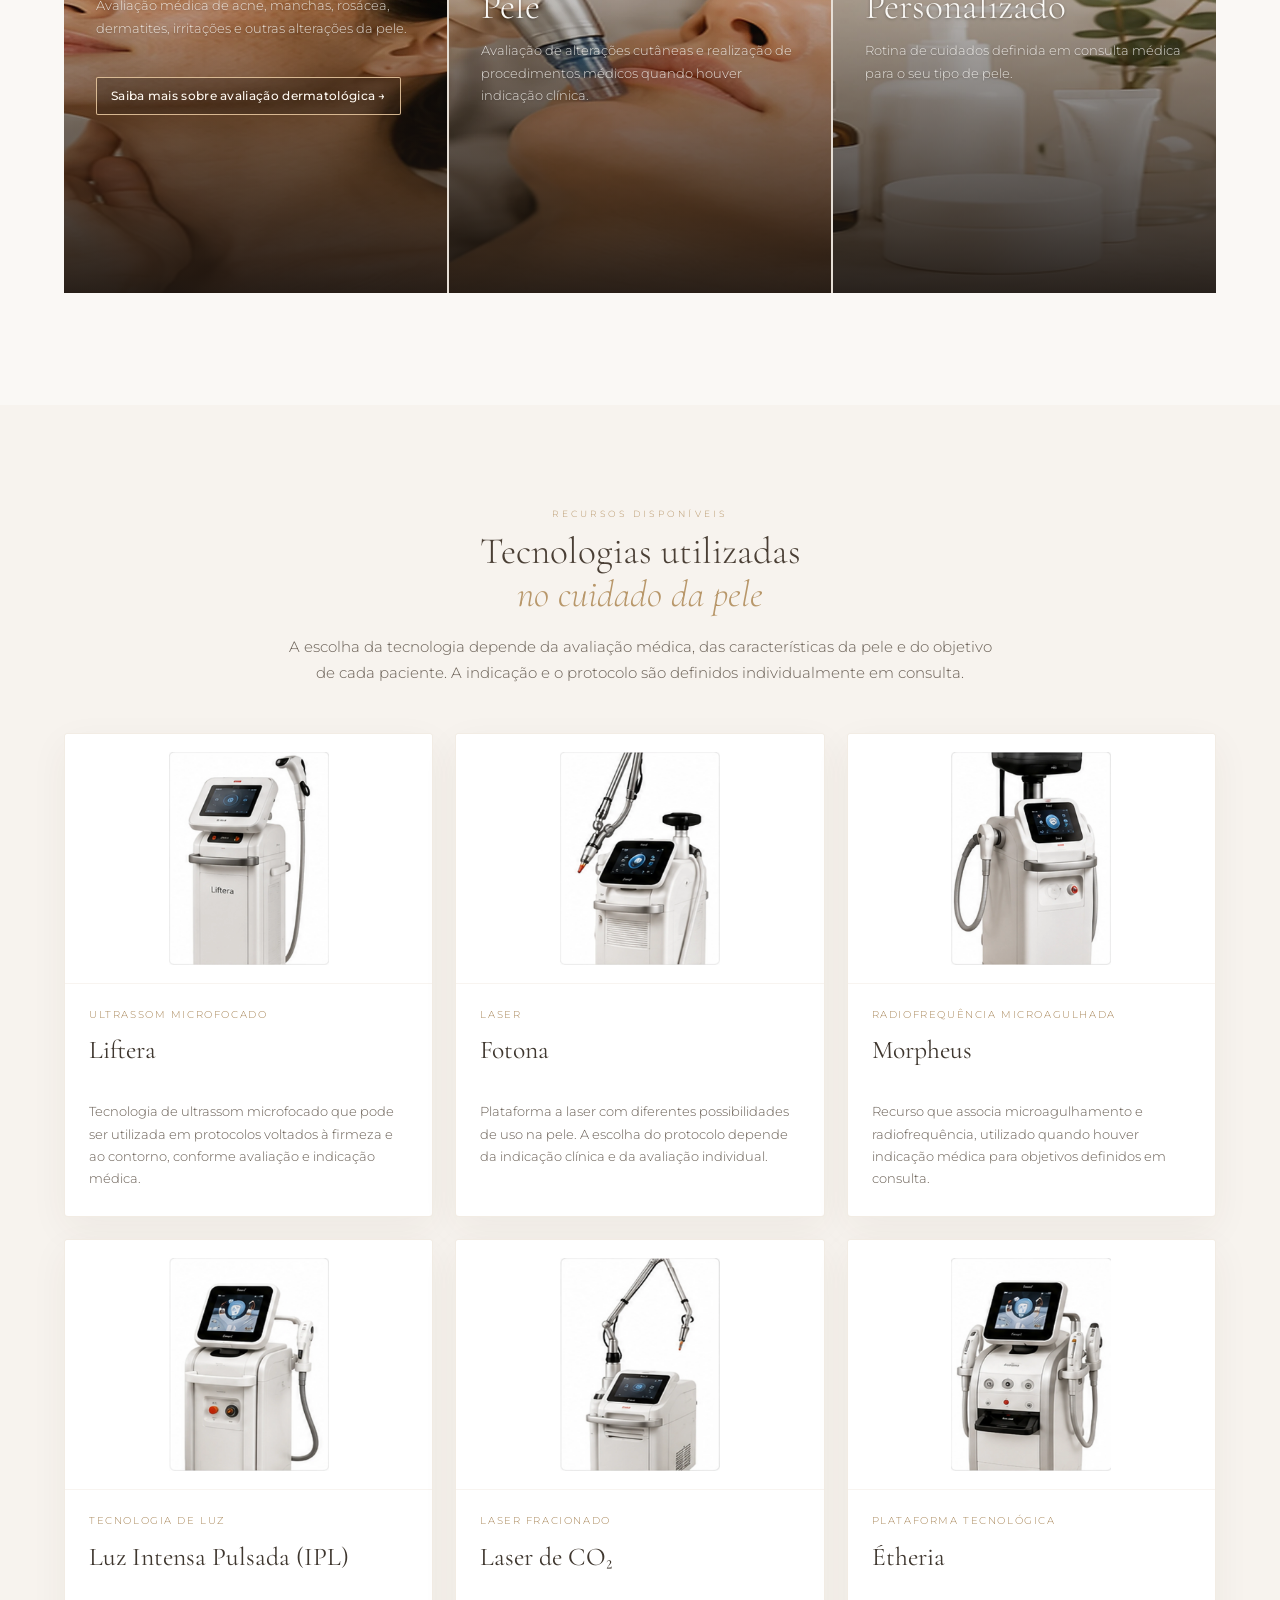
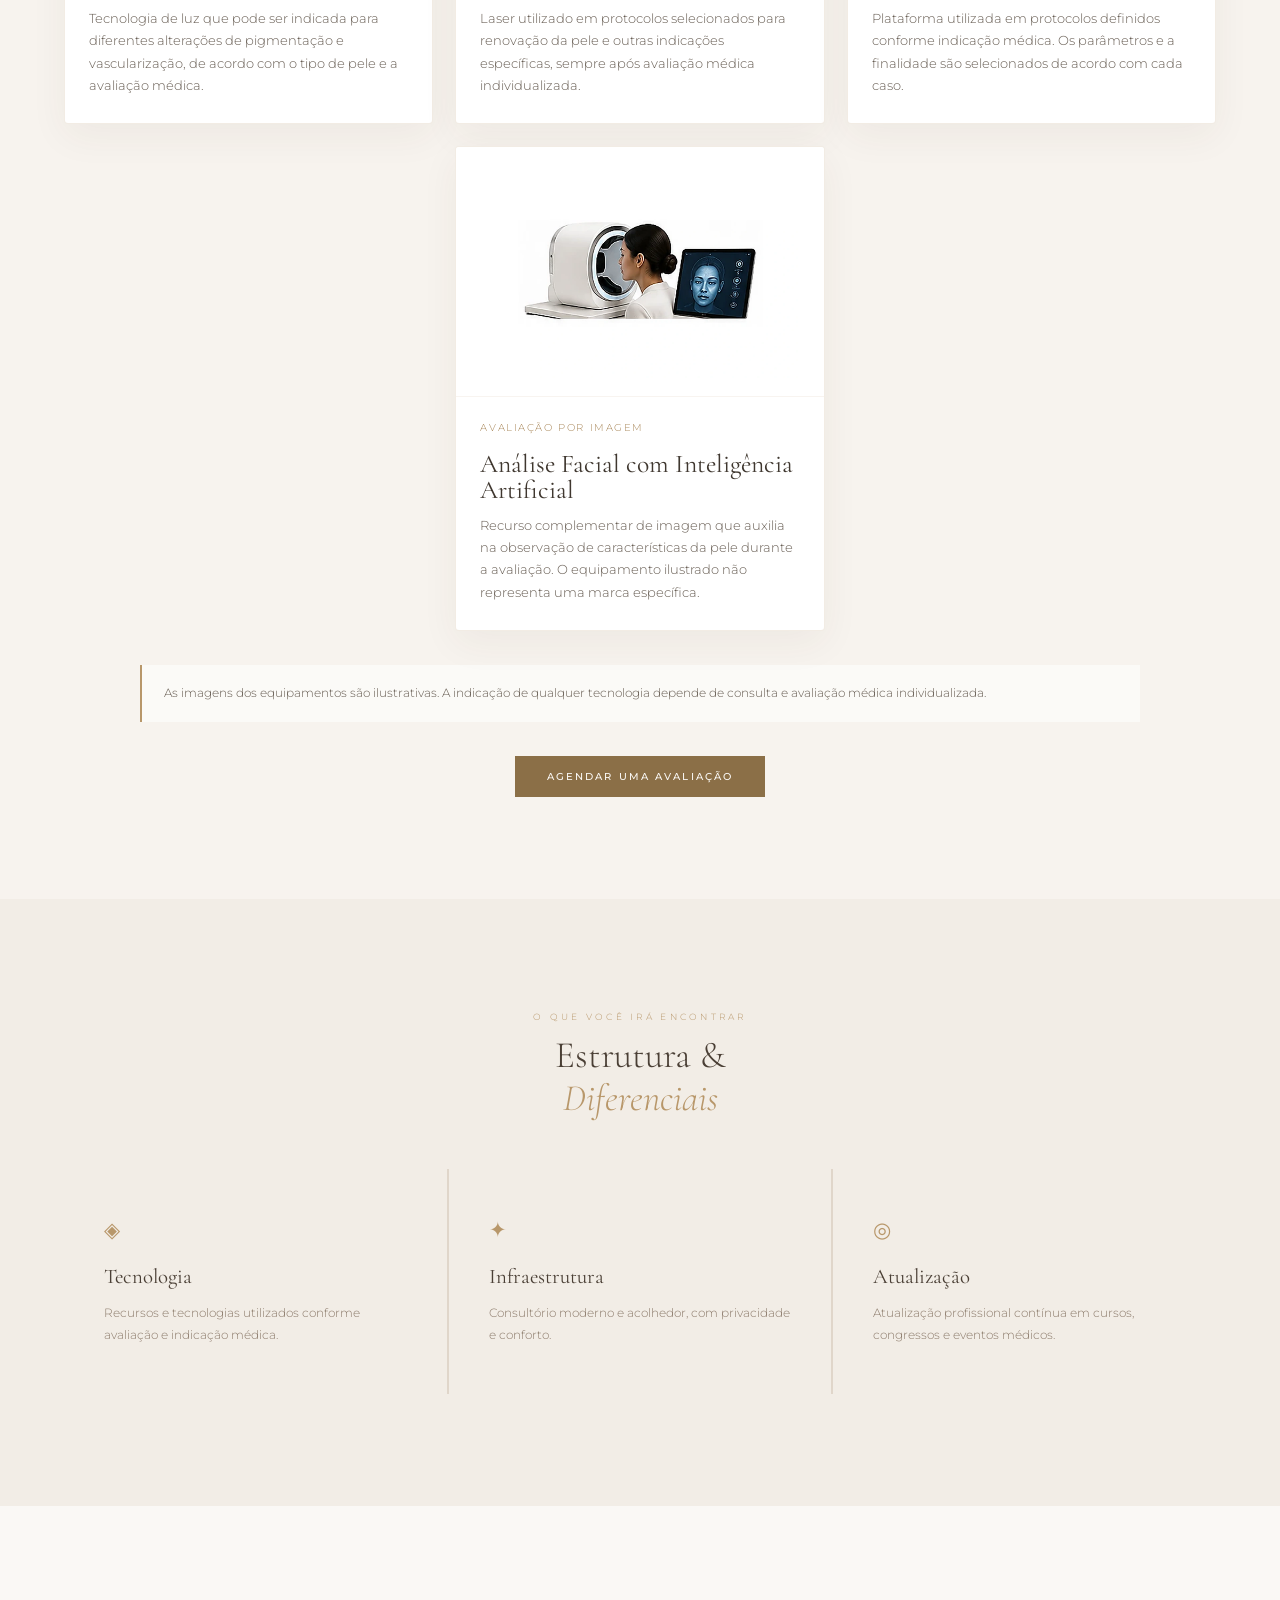
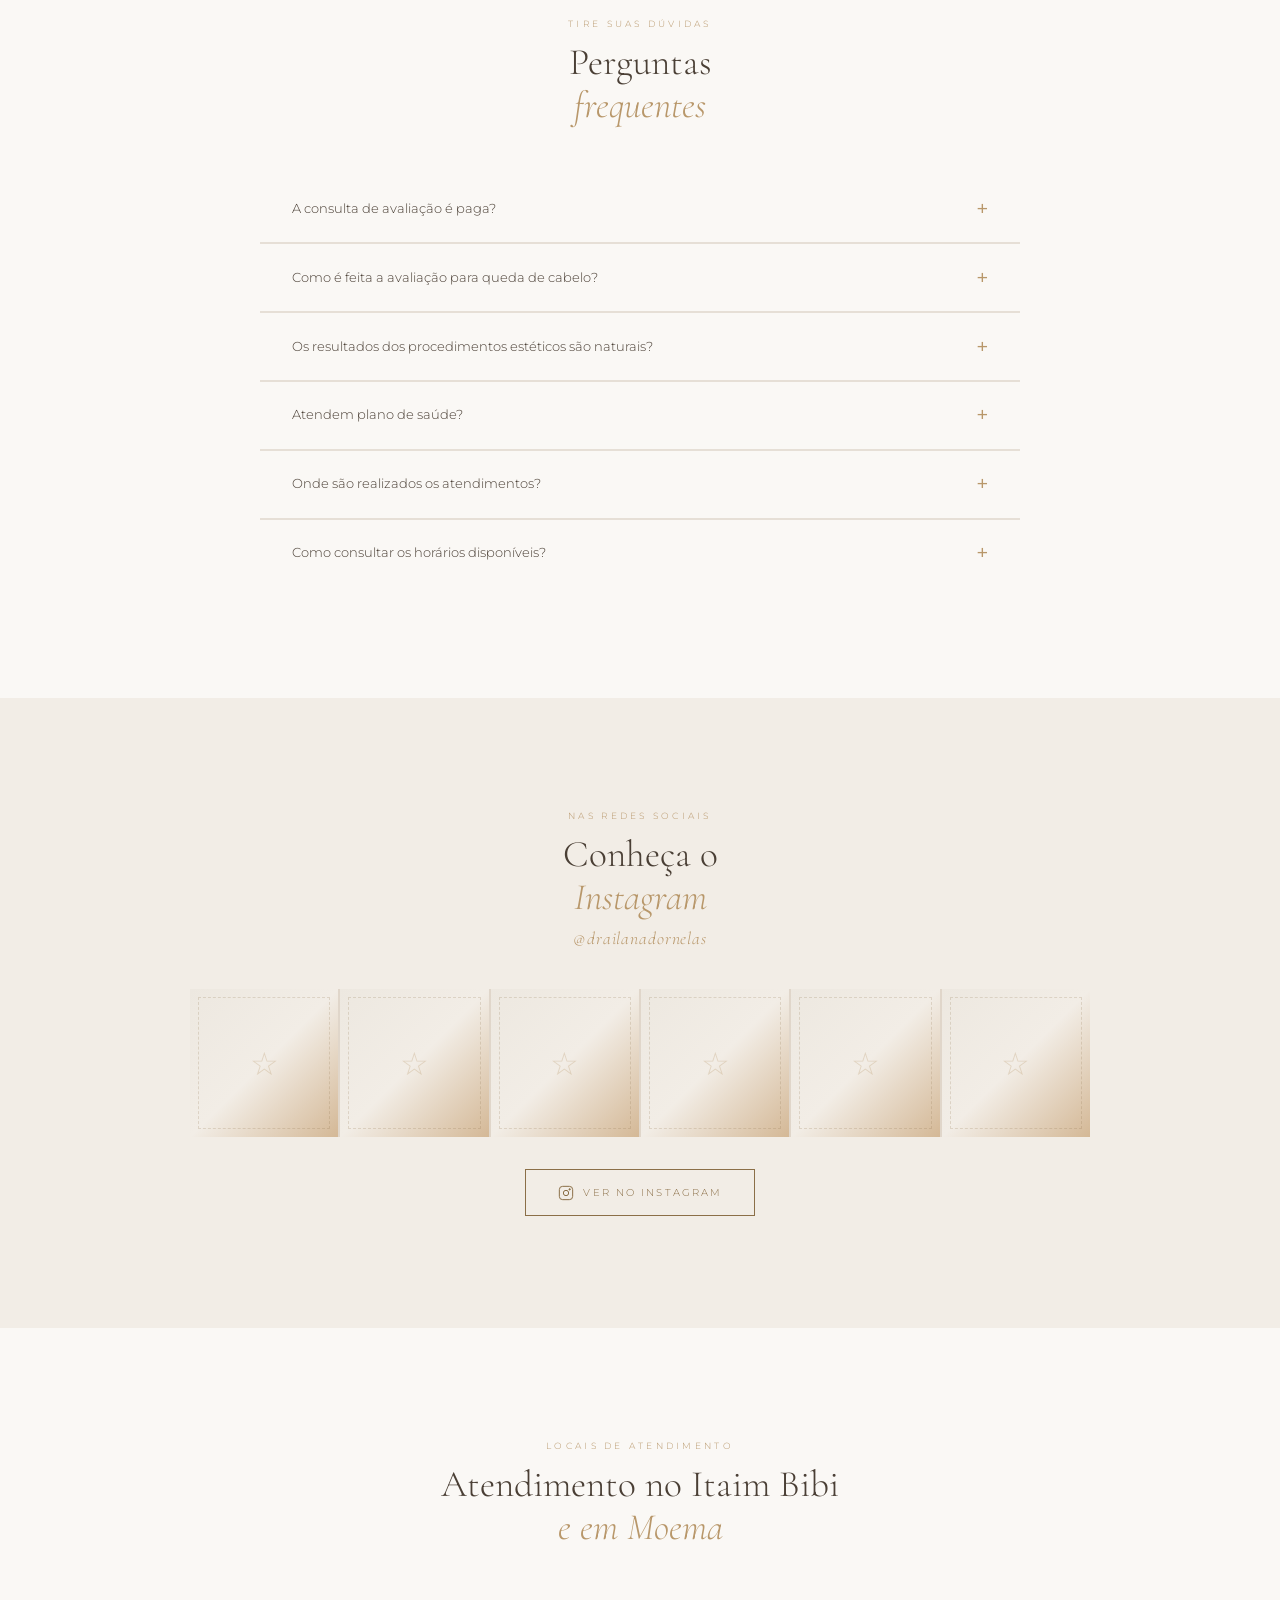
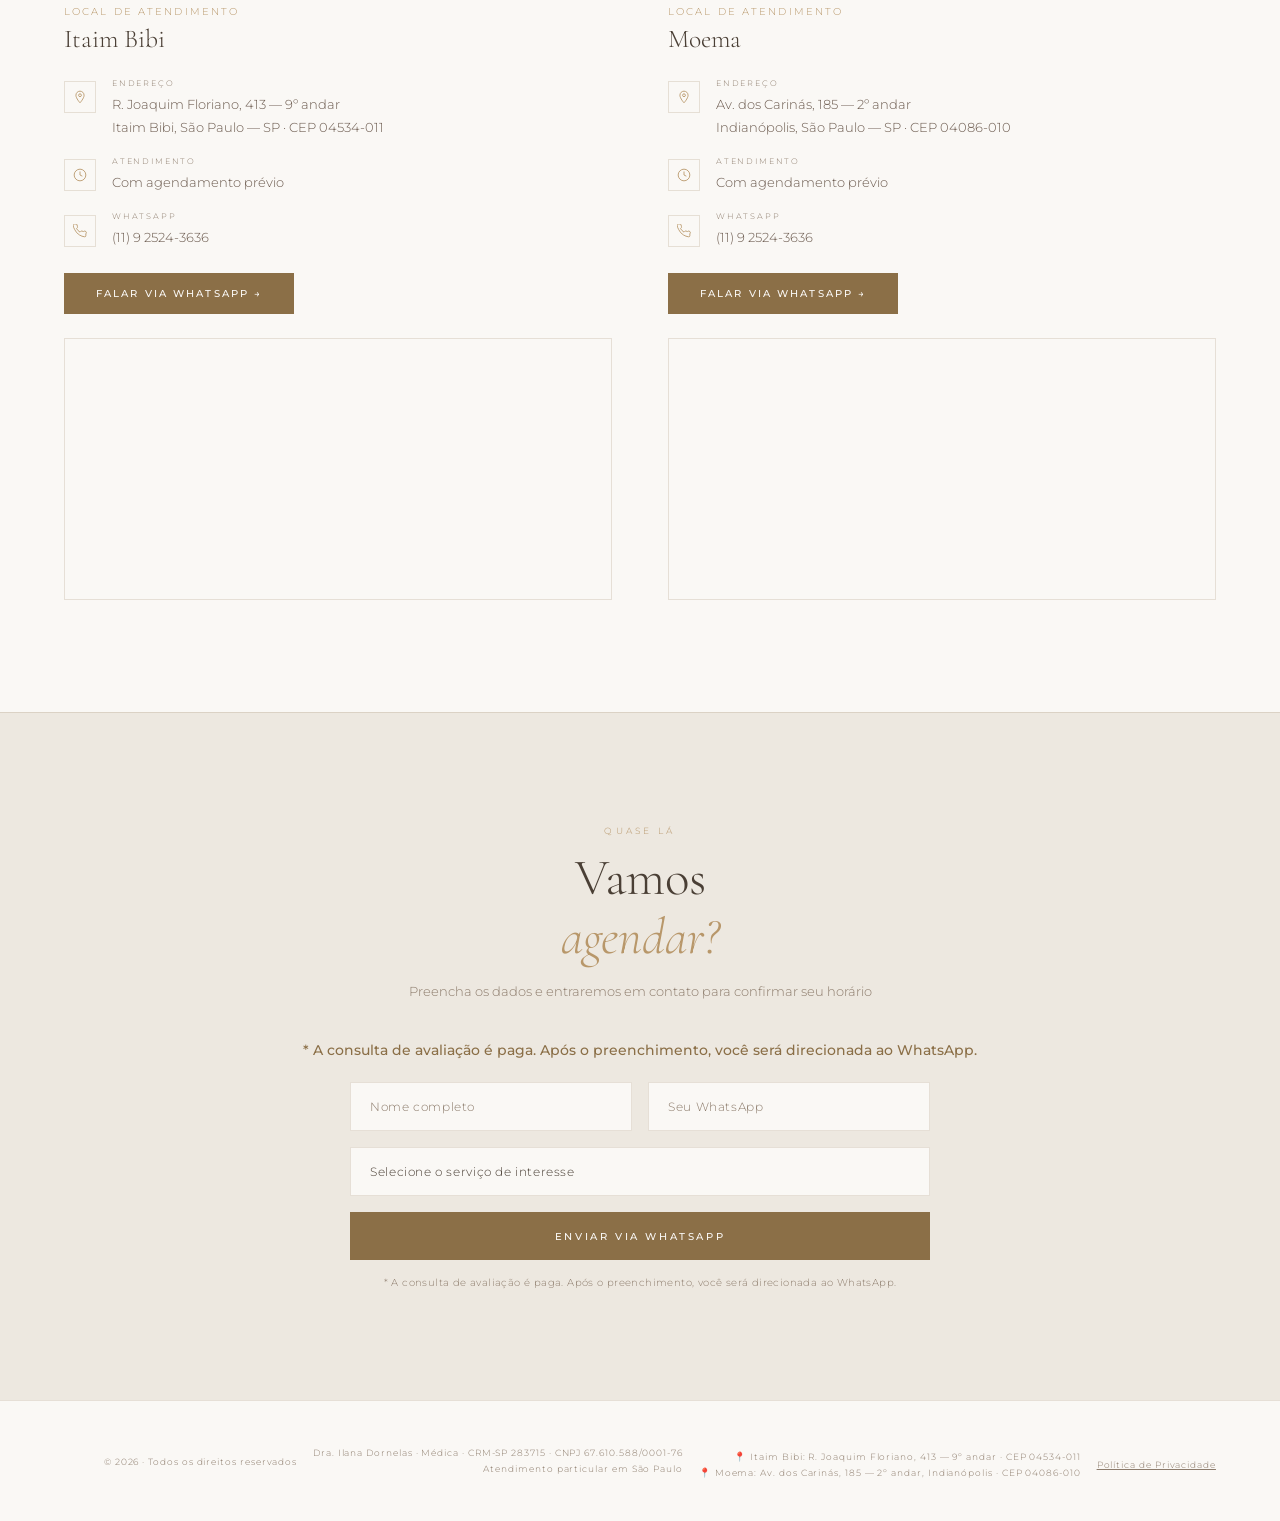
==== commit 21af443c: "Melhora alinhamento da home e tecnologias" ====
--- a/index.html
+++ b/index.html
@@ -106,11 +106,22 @@
 }
 .esp-card-overlay { z-index: 1; }
 .esp-card-content { position: relative; z-index: 2; }
+
+/* Links dos cards mais legíveis e com aparência clara de CTA */
 .esp-card-link {
-  display:inline-block; margin-top:14px; color:#D4B896; text-decoration:none;
-  font-family:Montserrat,sans-serif; font-size:.8rem; letter-spacing:.04em;
-}
-.esp-card-link:hover { text-decoration: underline; text-underline-offset: 4px; }
+  display:inline-flex; align-items:center; width:max-content; max-width:100%;
+  margin-top:18px; padding:10px 14px;
+  color:#FFF9F1; background:rgba(35,28,22,.28);
+  border:1px solid rgba(230,198,158,.9); border-radius:2px;
+  text-decoration:none; text-shadow:0 1px 8px rgba(0,0,0,.28);
+  font-family:Montserrat,sans-serif; font-size:.76rem; font-weight:500;
+  line-height:1.3; letter-spacing:.025em;
+  transition:background .2s ease,border-color .2s ease,transform .2s ease;
+}
+.esp-card-link:hover {
+  background:rgba(184,151,106,.28); border-color:#E3C49E;
+  text-decoration:none; transform:translateY(-1px);
+}
 
 .section-tecnologias {
   padding: clamp(72px, 8vw, 118px) clamp(22px, 5vw, 76px);
@@ -122,29 +133,49 @@
   font-family: Montserrat, sans-serif; font-size: .92rem; font-weight: 300;
 }
 .tec-grid {
-  width: min(1240px, 100%); margin: 0 auto; display: grid;
-  grid-template-columns: repeat(3, minmax(0, 1fr)); gap: 22px;
+  width:min(1160px,100%); margin:0 auto; display:grid;
+  grid-template-columns:repeat(3,minmax(0,1fr)); gap:22px;
+  align-items:stretch;
 }
 .tec-card {
-  background: #fff; border: 1px solid rgba(184,151,106,.18); border-radius: 4px;
-  overflow: hidden; box-shadow: 0 12px 38px rgba(70,58,45,.055);
-  display: flex; flex-direction: column; min-height: 100%;
-}
-.tec-card--wide { grid-column: span 1; }
-.tec-media { aspect-ratio: 4 / 3; background: #F1ECE6; overflow: hidden; }
-.tec-media img { width:100%; height:100%; object-fit:cover; display:block; }
-.tec-body { padding: 24px 24px 26px; display:flex; flex-direction:column; flex:1; }
+  background:#fff; border:1px solid rgba(184,151,106,.18); border-radius:4px;
+  overflow:hidden; box-shadow:0 12px 38px rgba(70,58,45,.055);
+  display:flex; flex-direction:column; height:100%;
+}
+.tec-card:nth-child(7) { grid-column:2; }
+
+/* Moldura idêntica para todas as fotos */
+.tec-media {
+  height:250px; padding:18px; box-sizing:border-box;
+  background:#fff; overflow:hidden;
+  display:flex; align-items:center; justify-content:center;
+  border-bottom:1px solid rgba(184,151,106,.10);
+}
+.tec-media img {
+  width:100%; height:100%; object-fit:contain; object-position:center;
+  display:block;
+}
+
+/* Conteúdo começa sempre no mesmo eixo e ocupa alturas equivalentes */
+.tec-body {
+  padding:23px 24px 27px; flex:1;
+  display:grid; grid-template-rows:auto auto 1fr;
+  align-content:start;
+}
 .tec-kicker {
-  color:#A88658; text-transform:uppercase; letter-spacing:.16em; font-family:Montserrat,sans-serif;
-  font-size:.62rem; margin-bottom:9px;
+  min-height:2.35em; color:#A88658; text-transform:uppercase;
+  letter-spacing:.16em; font-family:Montserrat,sans-serif;
+  font-size:.62rem; line-height:1.45; margin-bottom:7px;
 }
 .tec-title {
-  margin:0 0 10px; color:#3F372F; font-family:'Cormorant Garamond',serif;
-  font-size:clamp(1.45rem,2vw,1.8rem); font-weight:400; line-height:1.05;
+  min-height:2.08em; margin:0 0 10px; color:#3F372F;
+  font-family:'Cormorant Garamond',serif;
+  font-size:clamp(1.45rem,2vw,1.8rem); font-weight:400; line-height:1.04;
+  display:flex; align-items:flex-start;
 }
 .tec-desc {
-  margin:0; color:#675D53; font-family:Montserrat,sans-serif; font-size:.82rem;
-  line-height:1.7; font-weight:300;
+  margin:0; color:#675D53; font-family:Montserrat,sans-serif;
+  font-size:.82rem; line-height:1.7; font-weight:300;
 }
 .tec-note {
   width:min(1000px,100%); margin:34px auto 0; padding:18px 22px;
@@ -152,11 +183,22 @@
   color:#675D53; font-family:Montserrat,sans-serif; font-size:.78rem; line-height:1.65;
 }
 .tec-cta { text-align:center; margin-top:34px; }
-@media (max-width: 980px) { .tec-grid { grid-template-columns: repeat(2,minmax(0,1fr)); } }
-@media (max-width: 640px) {
-  .section-tecnologias { padding: 62px 18px; }
-  .tec-grid { grid-template-columns: 1fr; gap: 16px; }
-  .tec-body { padding: 21px 20px 23px; }
+
+@media (max-width:980px) {
+  .tec-grid { grid-template-columns:repeat(2,minmax(0,1fr)); }
+  .tec-card:nth-child(7) {
+    grid-column:1 / -1; width:calc(50% - 11px); justify-self:center;
+  }
+  .tec-media { height:240px; }
+}
+@media (max-width:640px) {
+  .section-tecnologias { padding:62px 18px; }
+  .tec-grid { grid-template-columns:1fr; gap:16px; }
+  .tec-card:nth-child(7) { grid-column:auto; width:100%; }
+  .tec-media { height:230px; padding:15px; }
+  .tec-body { padding:21px 20px 23px; }
+  .tec-kicker,.tec-title { min-height:auto; }
+  .esp-card-link { font-size:.72rem; padding:9px 12px; }
 }
 </style>
 
@@ -375,37 +417,37 @@
 
   <div class="tec-grid">
     <article class="tec-card">
-      <div class="tec-media"><img src="assets/images/tecnologias/liftera.webp" width="640" height="480" loading="lazy" alt="Imagem ilustrativa de equipamento Liftera"></div>
+      <div class="tec-media"><img src="assets/images/tecnologias/liftera.webp" width="900" height="1200" loading="lazy" alt="Imagem ilustrativa de equipamento Liftera"></div>
       <div class="tec-body"><div class="tec-kicker">Ultrassom microfocado</div><h3 class="tec-title">Liftera</h3><p class="tec-desc">Tecnologia de ultrassom microfocado que pode ser utilizada em protocolos voltados à firmeza e ao contorno, conforme avaliação e indicação médica.</p></div>
     </article>
 
     <article class="tec-card">
-      <div class="tec-media"><img src="assets/images/tecnologias/fotona.webp" width="640" height="480" loading="lazy" alt="Imagem ilustrativa de equipamento Fotona"></div>
+      <div class="tec-media"><img src="assets/images/tecnologias/fotona.webp" width="900" height="1200" loading="lazy" alt="Imagem ilustrativa de equipamento Fotona"></div>
       <div class="tec-body"><div class="tec-kicker">Laser</div><h3 class="tec-title">Fotona</h3><p class="tec-desc">Plataforma a laser com diferentes possibilidades de uso na pele. A escolha do protocolo depende da indicação clínica e da avaliação individual.</p></div>
     </article>
 
     <article class="tec-card">
-      <div class="tec-media"><img src="assets/images/tecnologias/morpheus.webp" width="640" height="480" loading="lazy" alt="Imagem ilustrativa de equipamento Morpheus"></div>
+      <div class="tec-media"><img src="assets/images/tecnologias/morpheus.webp" width="900" height="1200" loading="lazy" alt="Imagem ilustrativa de equipamento Morpheus"></div>
       <div class="tec-body"><div class="tec-kicker">Radiofrequência microagulhada</div><h3 class="tec-title">Morpheus</h3><p class="tec-desc">Recurso que associa microagulhamento e radiofrequência, utilizado quando houver indicação médica para objetivos definidos em consulta.</p></div>
     </article>
 
     <article class="tec-card">
-      <div class="tec-media"><img src="assets/images/tecnologias/ipl.webp" width="640" height="480" loading="lazy" alt="Imagem ilustrativa de equipamento de luz intensa pulsada"></div>
+      <div class="tec-media"><img src="assets/images/tecnologias/ipl.webp" width="900" height="1200" loading="lazy" alt="Imagem ilustrativa de equipamento de luz intensa pulsada"></div>
       <div class="tec-body"><div class="tec-kicker">Tecnologia de luz</div><h3 class="tec-title">Luz Intensa Pulsada (IPL)</h3><p class="tec-desc">Tecnologia de luz que pode ser indicada para diferentes alterações de pigmentação e vascularização, de acordo com o tipo de pele e a avaliação médica.</p></div>
     </article>
 
     <article class="tec-card">
-      <div class="tec-media"><img src="assets/images/tecnologias/laser-co2.webp" width="640" height="480" loading="lazy" alt="Imagem ilustrativa de equipamento de laser de CO2"></div>
+      <div class="tec-media"><img src="assets/images/tecnologias/laser-co2.webp" width="900" height="1200" loading="lazy" alt="Imagem ilustrativa de equipamento de laser de CO2"></div>
       <div class="tec-body"><div class="tec-kicker">Laser fracionado</div><h3 class="tec-title">Laser de CO₂</h3><p class="tec-desc">Laser utilizado em protocolos selecionados para renovação da pele e outras indicações específicas, sempre após avaliação médica individualizada.</p></div>
     </article>
 
     <article class="tec-card">
-      <div class="tec-media"><img src="assets/images/tecnologias/etheria.webp" width="640" height="480" loading="lazy" alt="Imagem ilustrativa de equipamento Étheria"></div>
+      <div class="tec-media"><img src="assets/images/tecnologias/etheria.webp" width="900" height="1200" loading="lazy" alt="Imagem ilustrativa de equipamento Étheria"></div>
       <div class="tec-body"><div class="tec-kicker">Plataforma tecnológica</div><h3 class="tec-title">Étheria</h3><p class="tec-desc">Plataforma utilizada em protocolos definidos conforme indicação médica. Os parâmetros e a finalidade são selecionados de acordo com cada caso.</p></div>
     </article>
 
     <article class="tec-card">
-      <div class="tec-media"><img src="assets/images/tecnologias/analise-facial-ia.webp" width="1200" height="960" loading="lazy" alt="Equipamento ilustrativo de análise facial por imagem, sem marca específica"></div>
+      <div class="tec-media"><img src="assets/images/tecnologias/analise-facial-ia.webp" width="1200" height="800" loading="lazy" alt="Equipamento ilustrativo de análise facial por imagem, sem marca específica"></div>
       <div class="tec-body"><div class="tec-kicker">Avaliação por imagem</div><h3 class="tec-title">Análise Facial com Inteligência Artificial</h3><p class="tec-desc">Recurso complementar de imagem que auxilia na observação de características da pele durante a avaliação. O equipamento ilustrado não representa uma marca específica.</p></div>
     </article>
   </div>
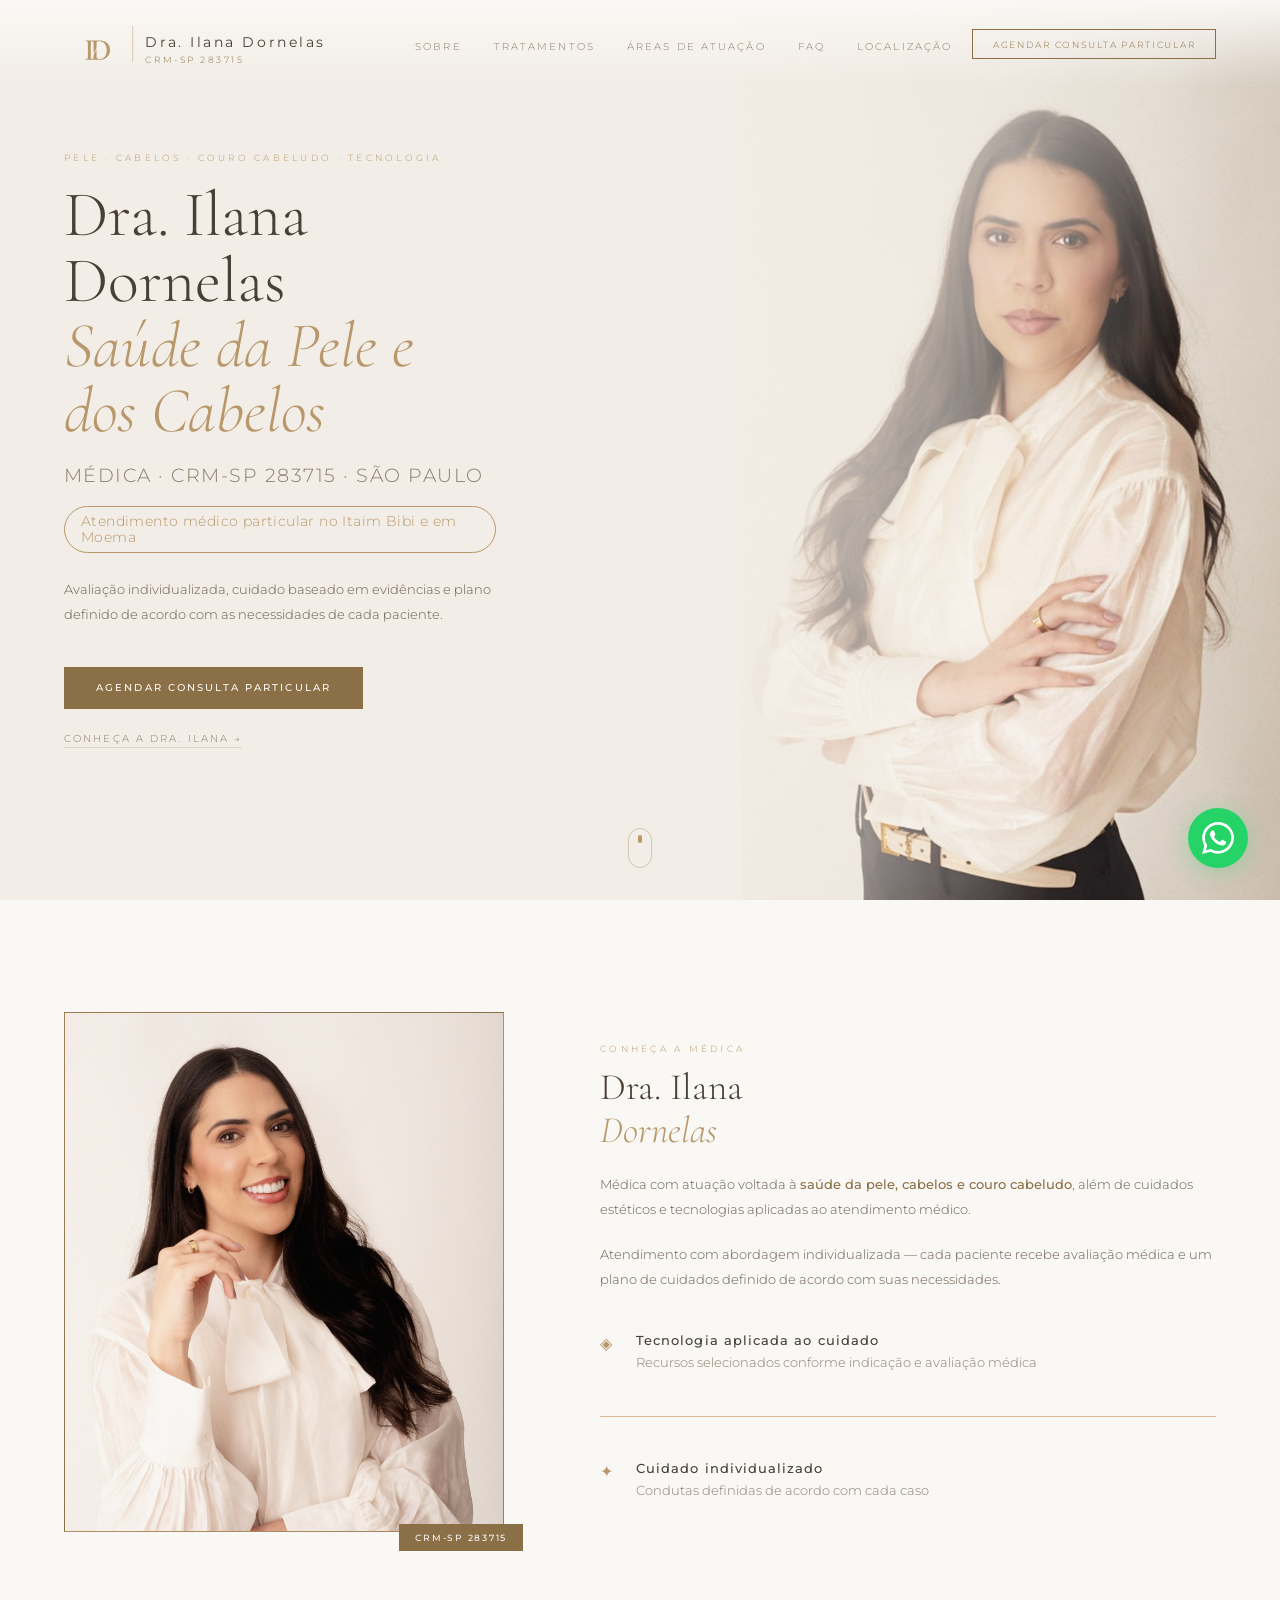
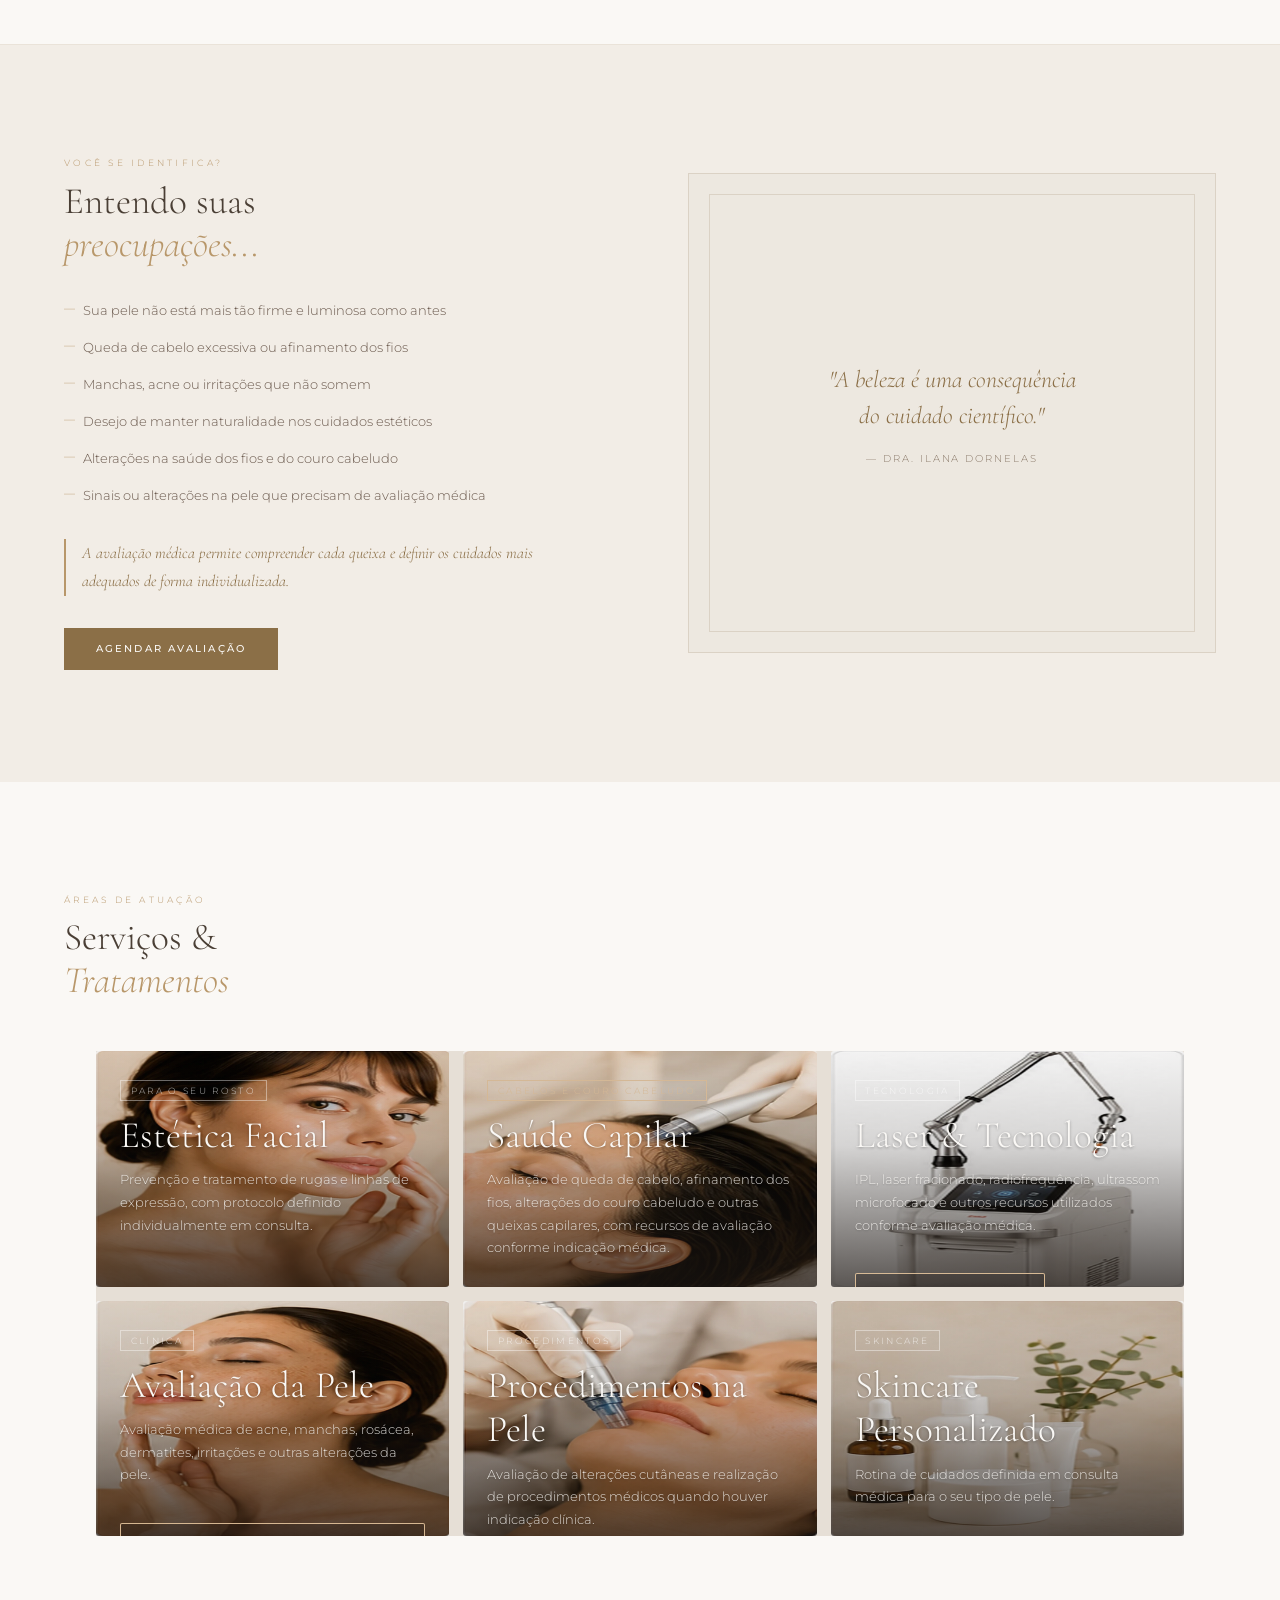
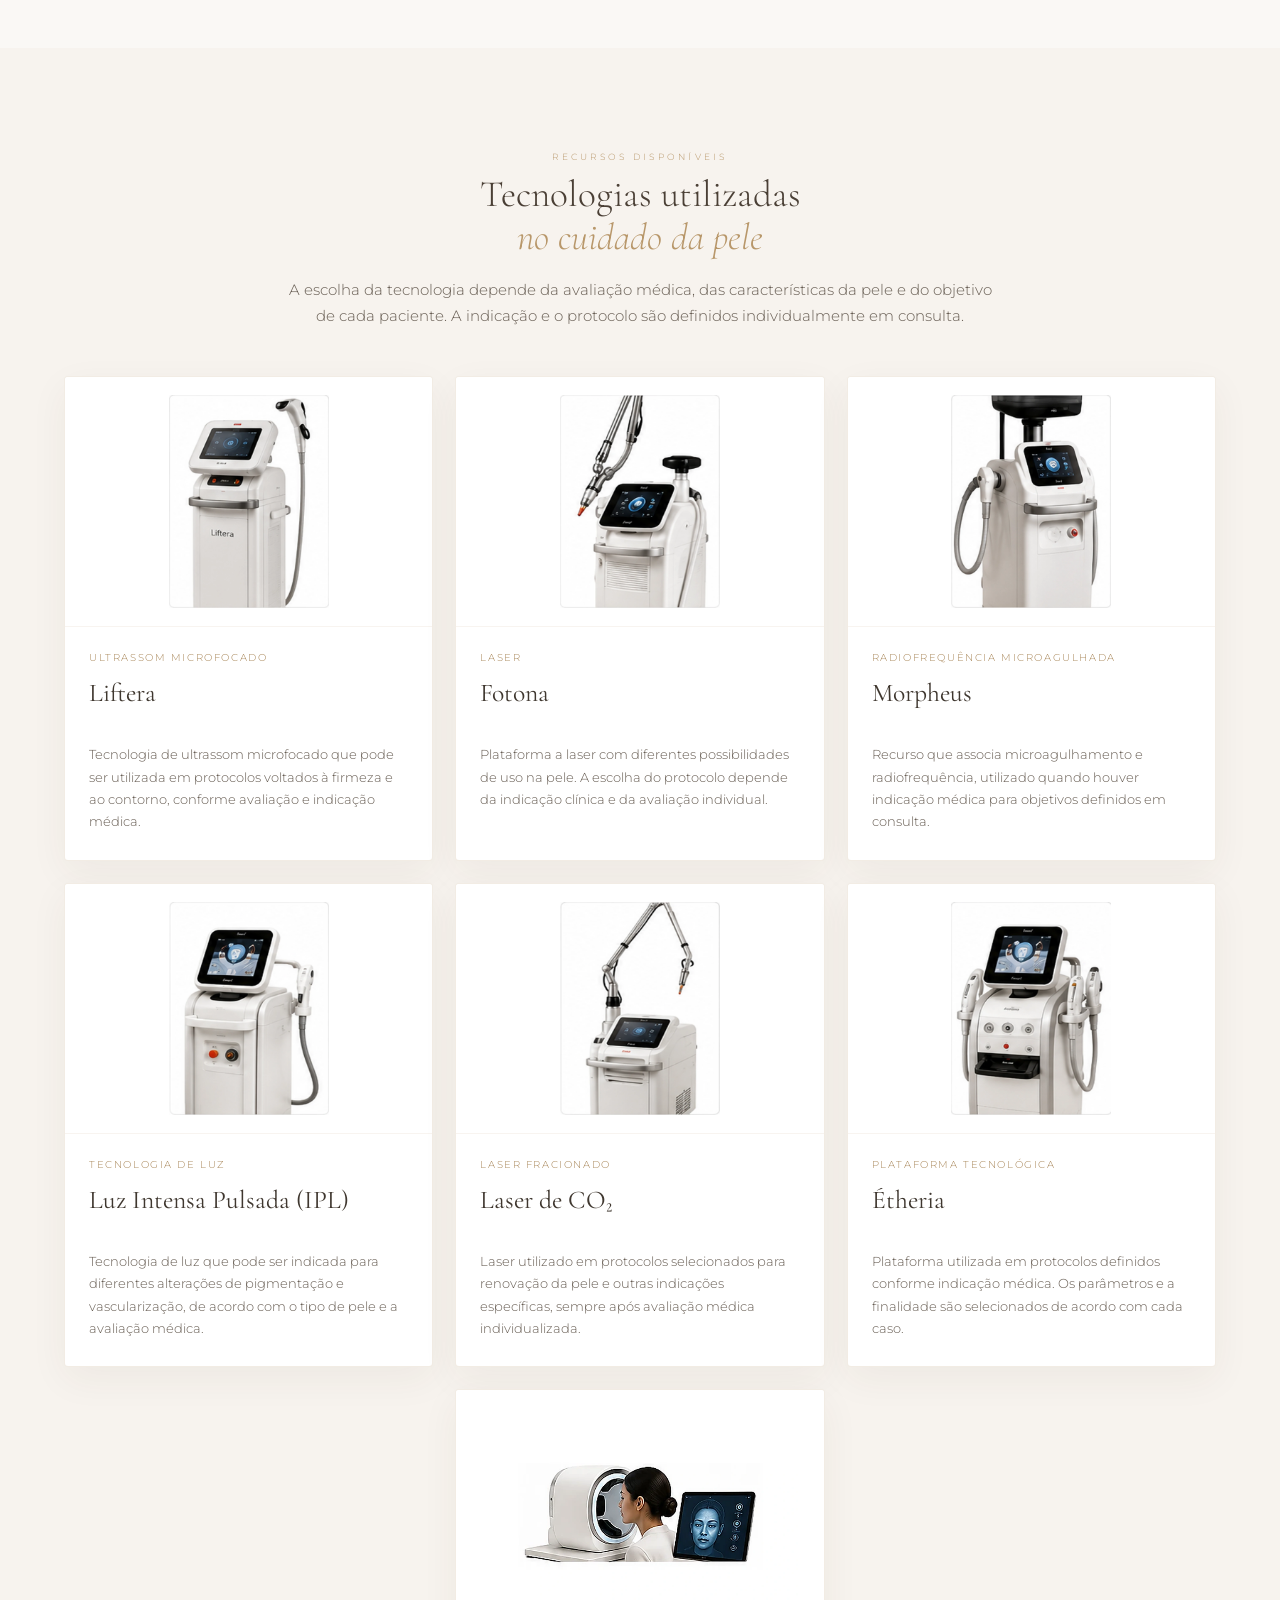
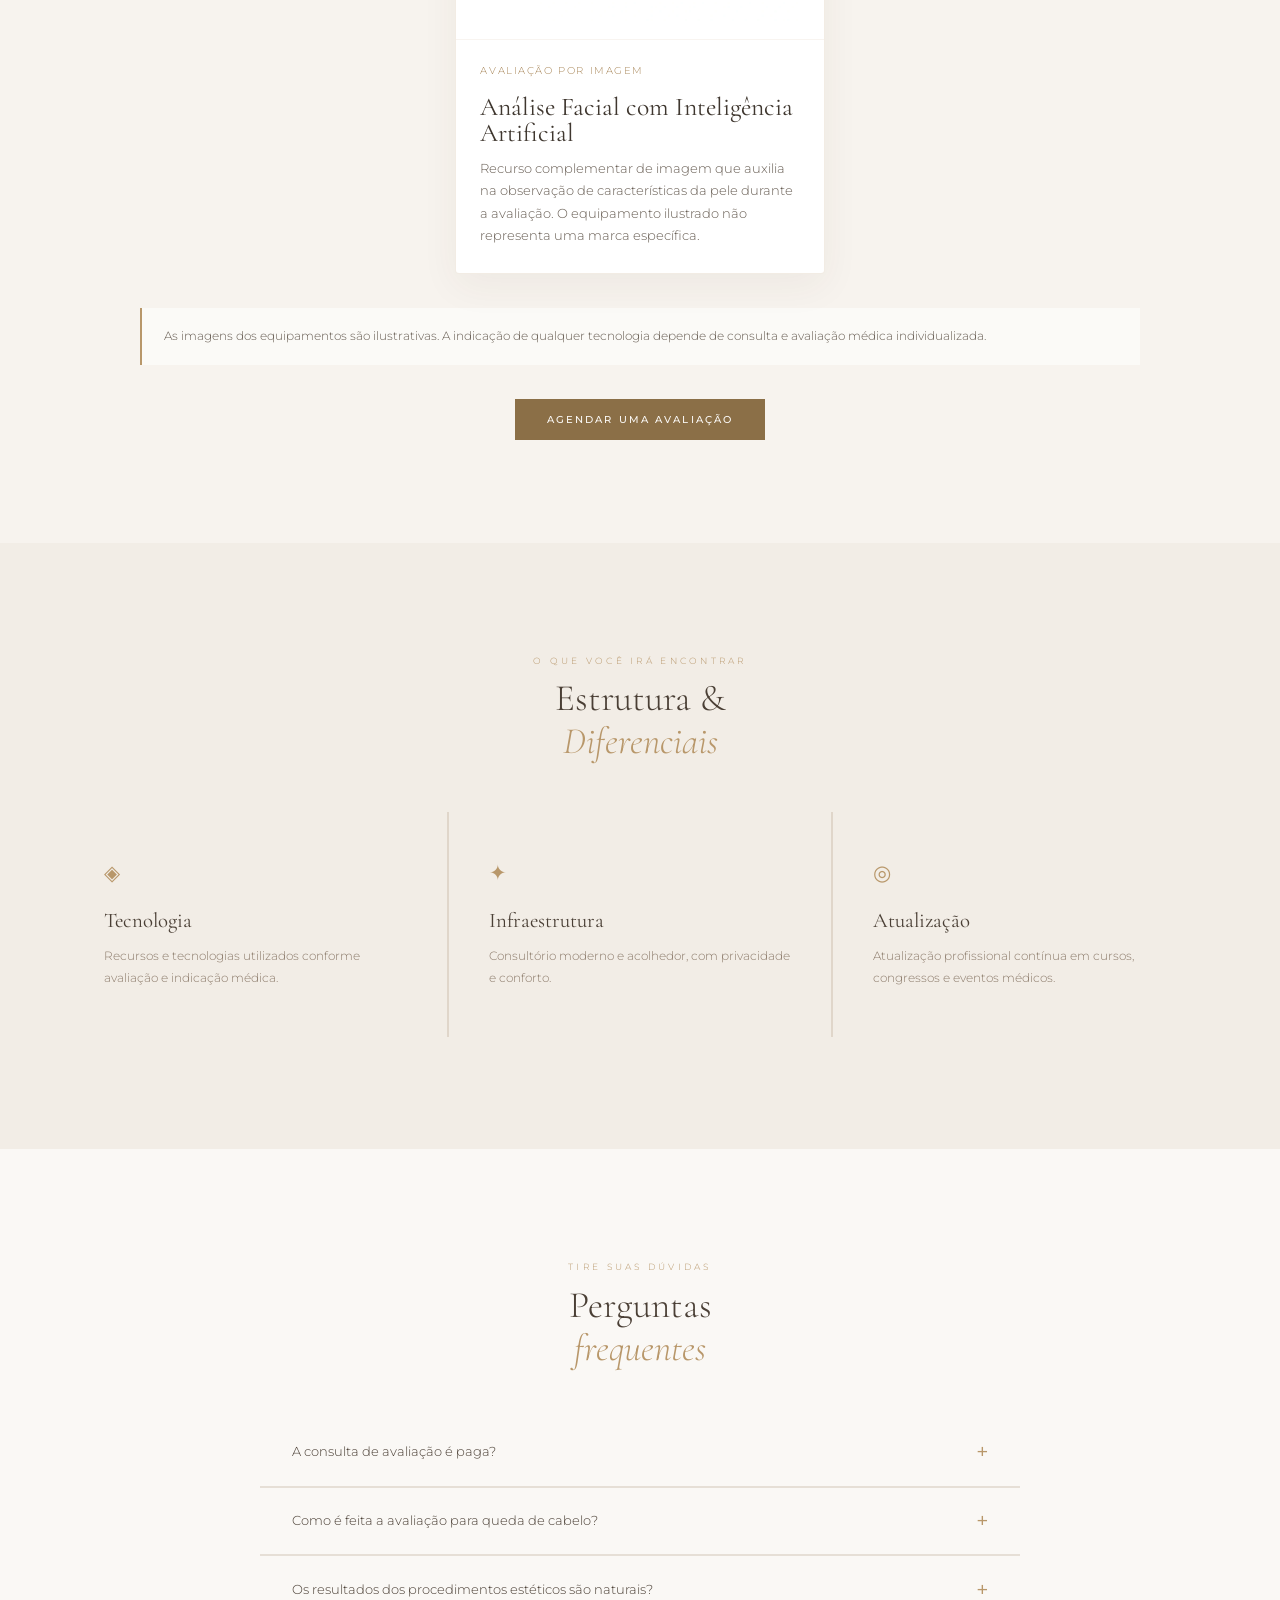
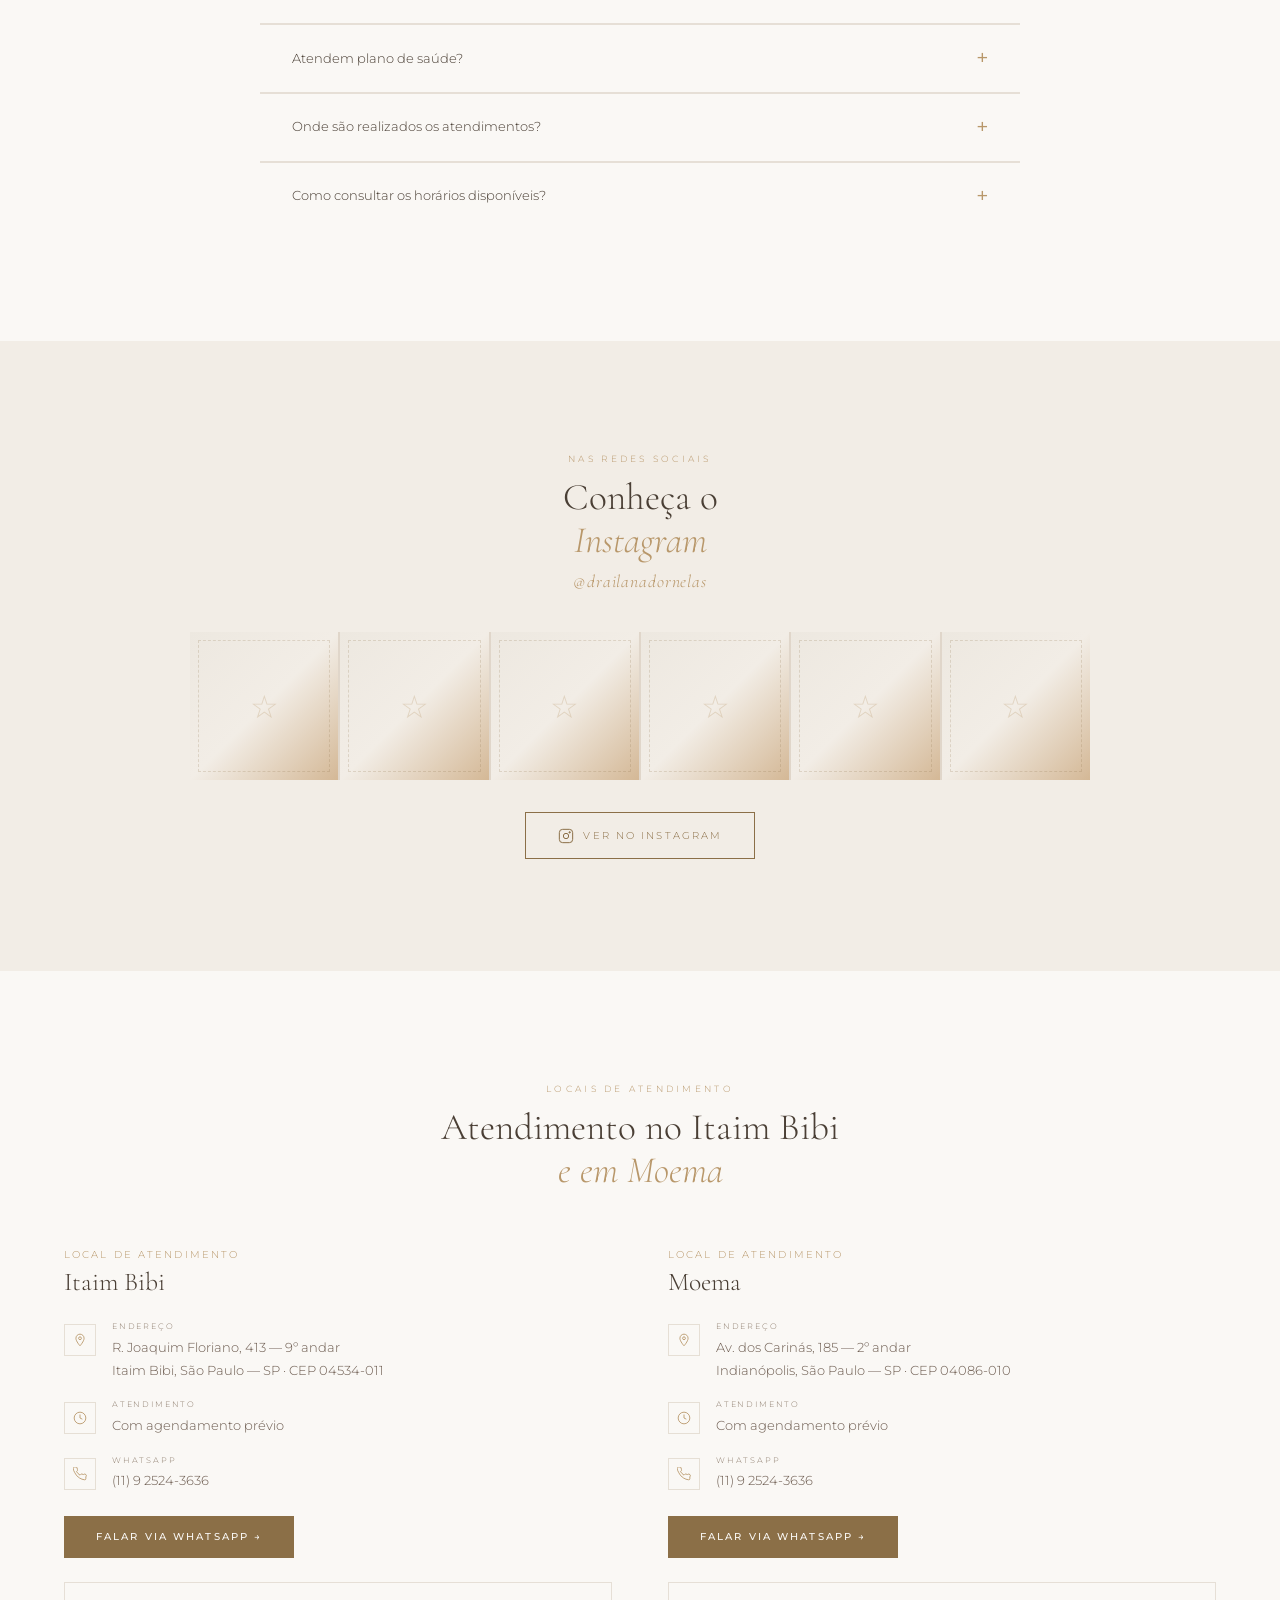
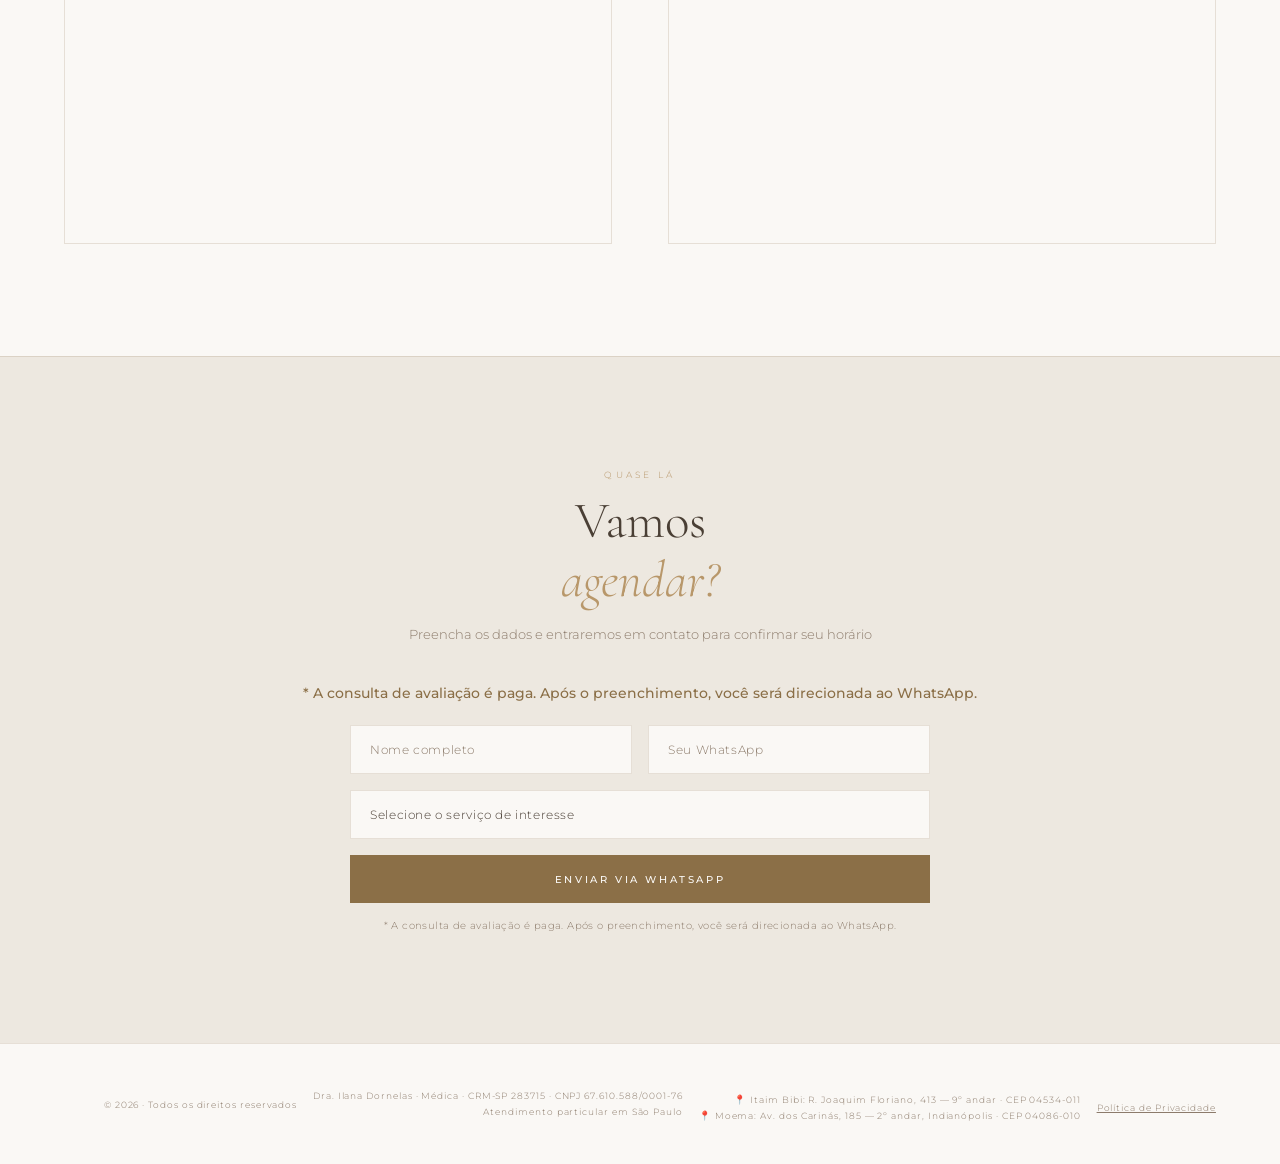
==== commit 16317aeb: "Melhora proporção e enquadramento dos cards" ====
--- a/index.html
+++ b/index.html
@@ -200,6 +200,62 @@
   .tec-kicker,.tec-title { min-height:auto; }
   .esp-card-link { font-size:.72rem; padding:9px 12px; }
 }
+
+/* Ajuste 2026-09: cards de tratamentos mais proporcionais no desktop */
+@media (min-width: 981px) {
+  .section-especialidades .esp-cards {
+    width: min(1320px, calc(100% - 64px));
+    margin-left: auto;
+    margin-right: auto;
+    display: grid;
+    grid-template-columns: repeat(3, minmax(0, 1fr));
+    gap: 14px;
+  }
+
+  .section-especialidades .esp-card-img {
+    min-height: 0 !important;
+    height: auto !important;
+    aspect-ratio: 3 / 2;
+    border-radius: 3px;
+  }
+
+  .section-especialidades .esp-card-photo {
+    object-fit: cover;
+    transform: none;
+  }
+
+  .section-especialidades .esp-card-content {
+    padding: 28px 24px 24px;
+  }
+
+  .section-especialidades .esp-card-overlay {
+    background:
+      linear-gradient(
+        to bottom,
+        rgba(28,22,18,.05) 0%,
+        rgba(28,22,18,.18) 40%,
+        rgba(28,22,18,.72) 100%
+      );
+  }
+
+  /* Enquadramento individual para evitar rostos/equipamentos cortados */
+  .section-especialidades .esp-card-img:nth-child(1) .esp-card-photo { object-position: 50% 38%; }
+  .section-especialidades .esp-card-img:nth-child(2) .esp-card-photo { object-position: 52% 48%; }
+  .section-especialidades .esp-card-img:nth-child(3) .esp-card-photo { object-position: 50% 52%; }
+  .section-especialidades .esp-card-img:nth-child(4) .esp-card-photo { object-position: 48% 44%; }
+  .section-especialidades .esp-card-img:nth-child(5) .esp-card-photo { object-position: 50% 44%; }
+  .section-especialidades .esp-card-img:nth-child(6) .esp-card-photo { object-position: 50% 50%; }
+}
+
+/* Tablet: mantém boa proporção sem cards excessivamente altos */
+@media (min-width: 641px) and (max-width: 980px) {
+  .section-especialidades .esp-card-img {
+    aspect-ratio: 4 / 3;
+    min-height: 0 !important;
+    height: auto !important;
+  }
+}
+
 </style>
 
 </head>
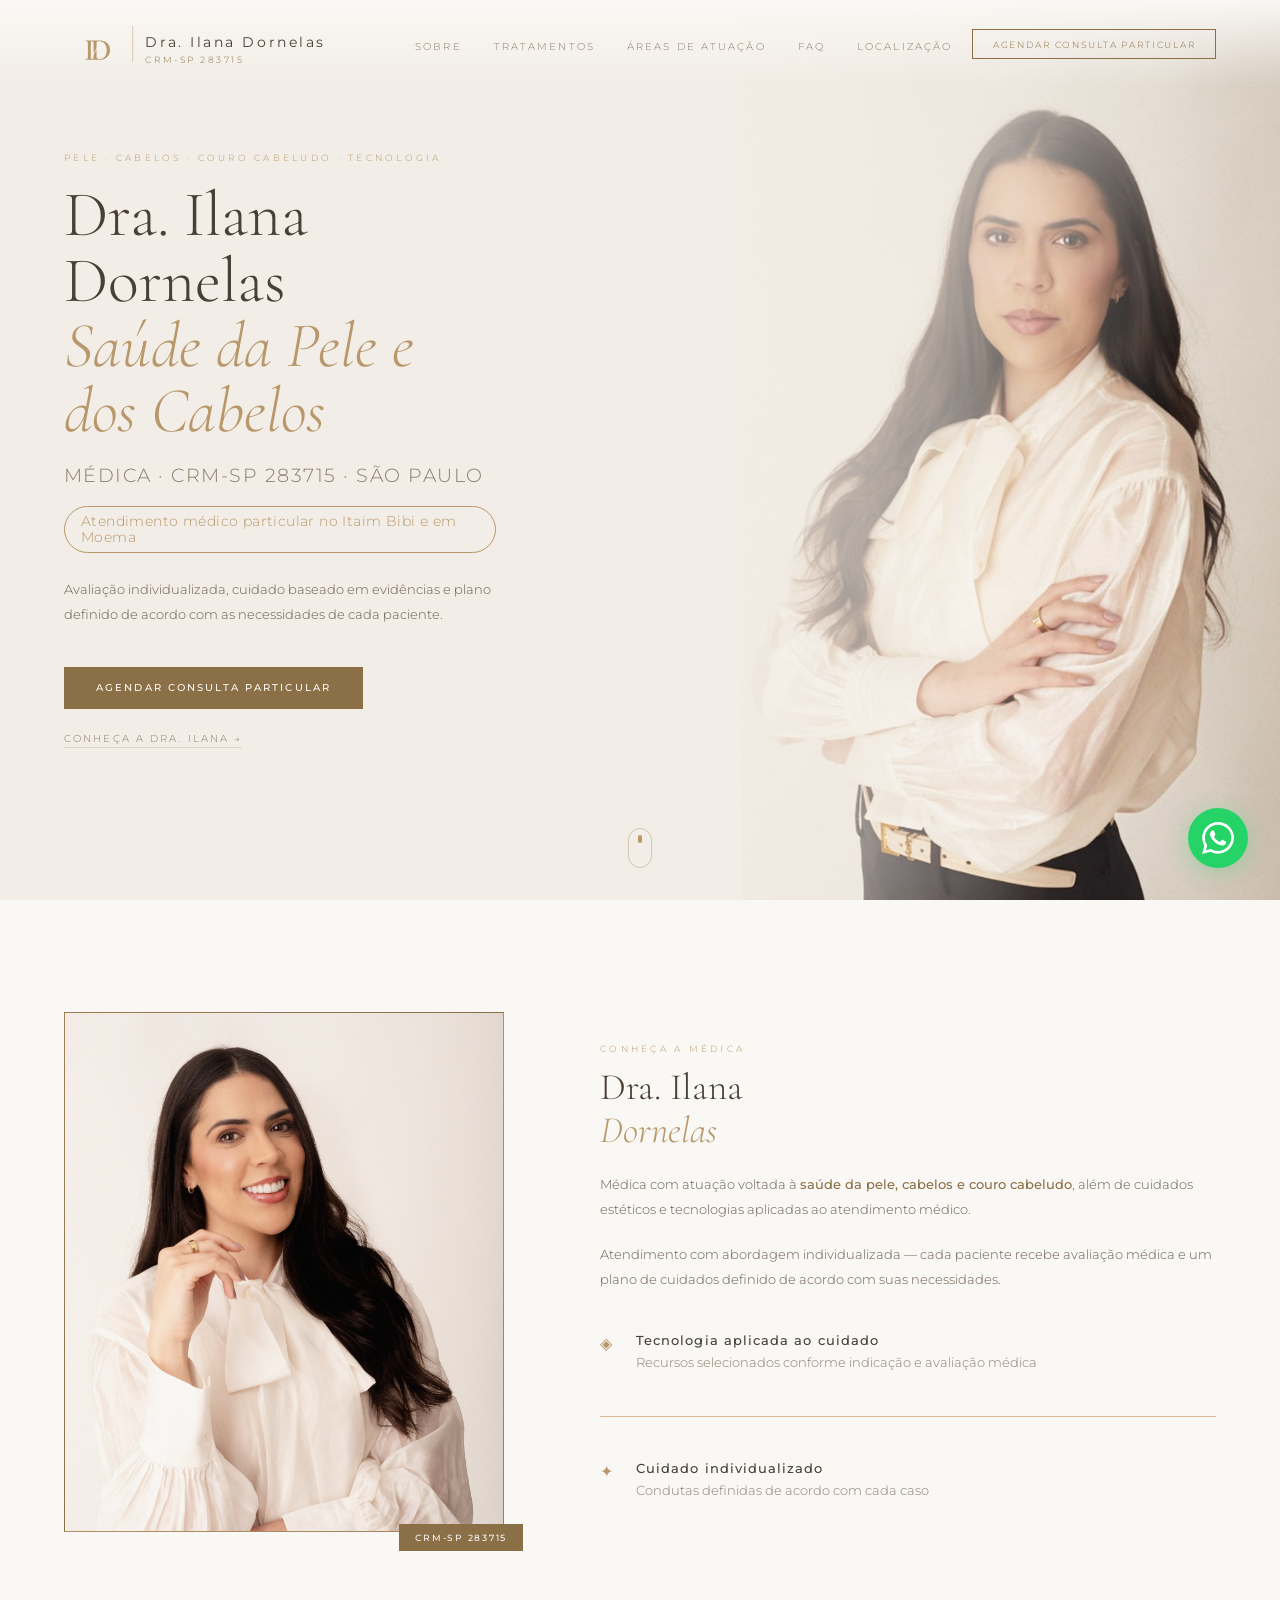
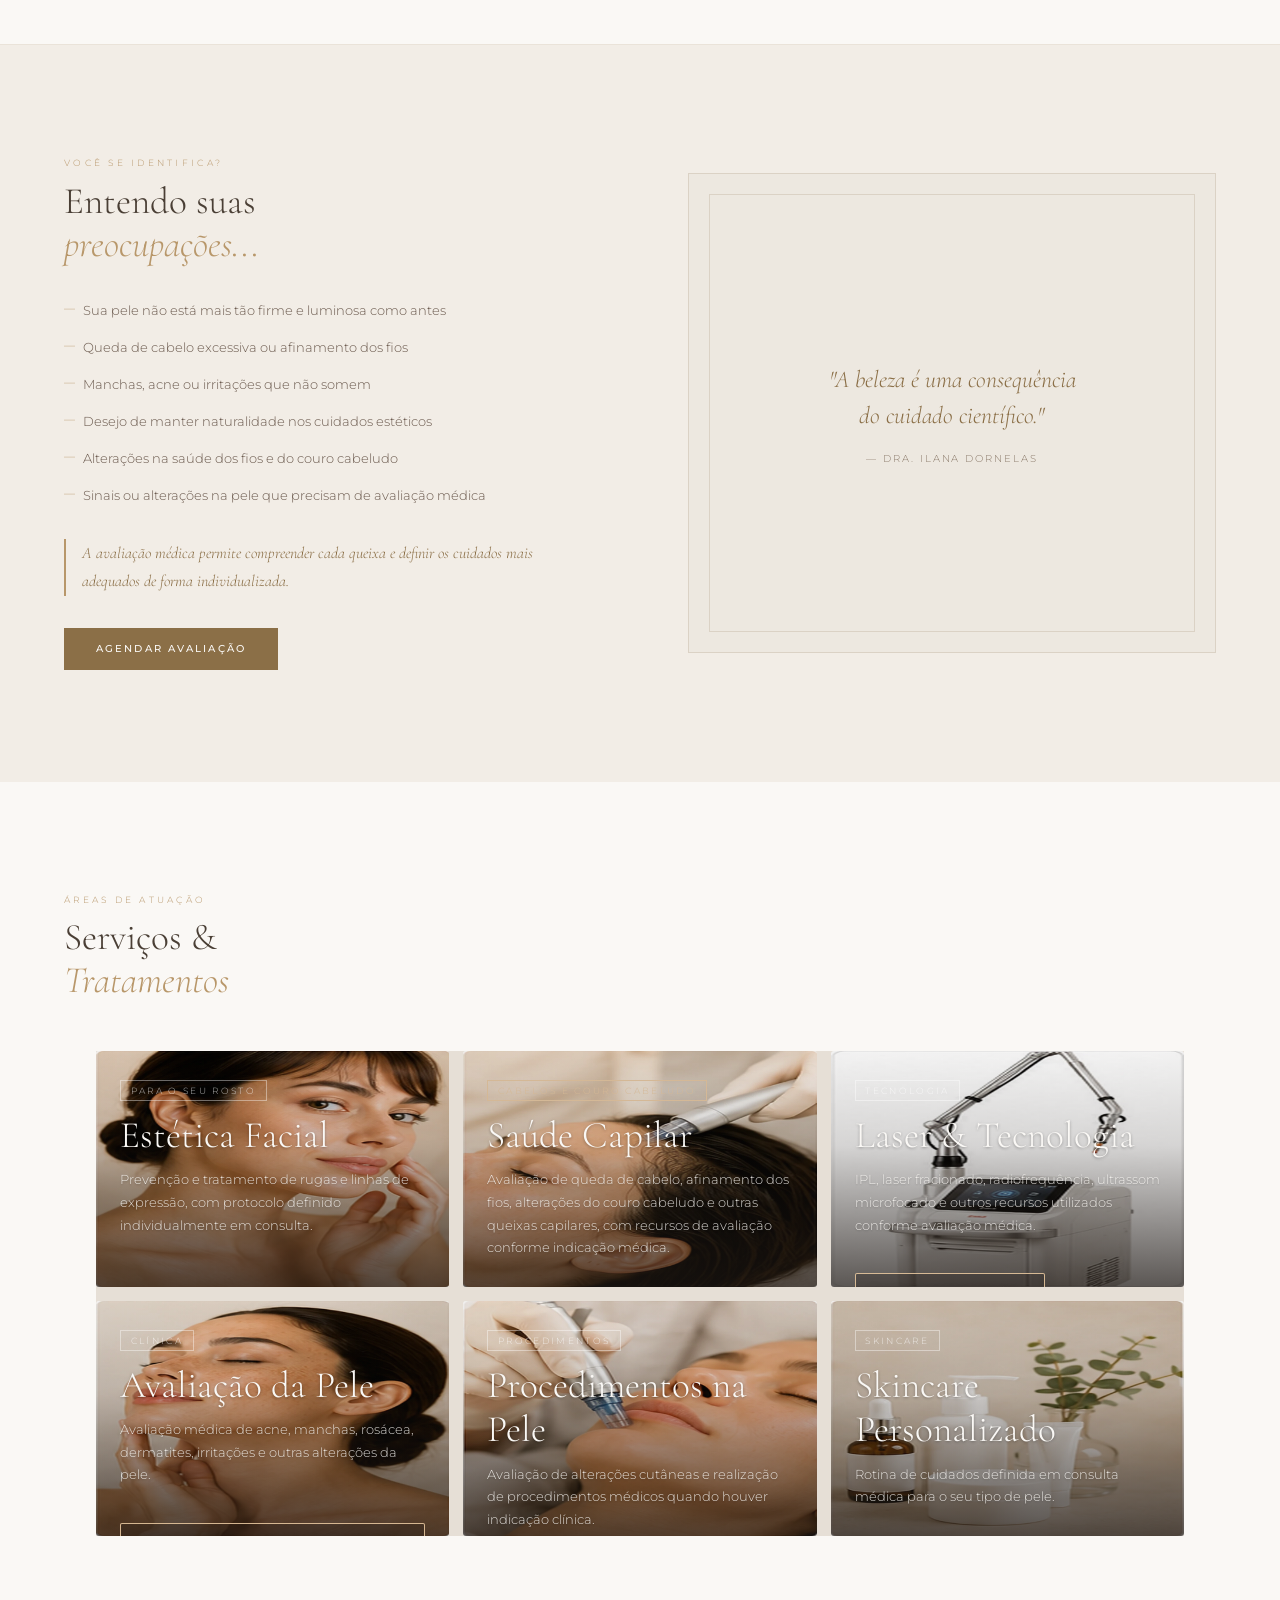
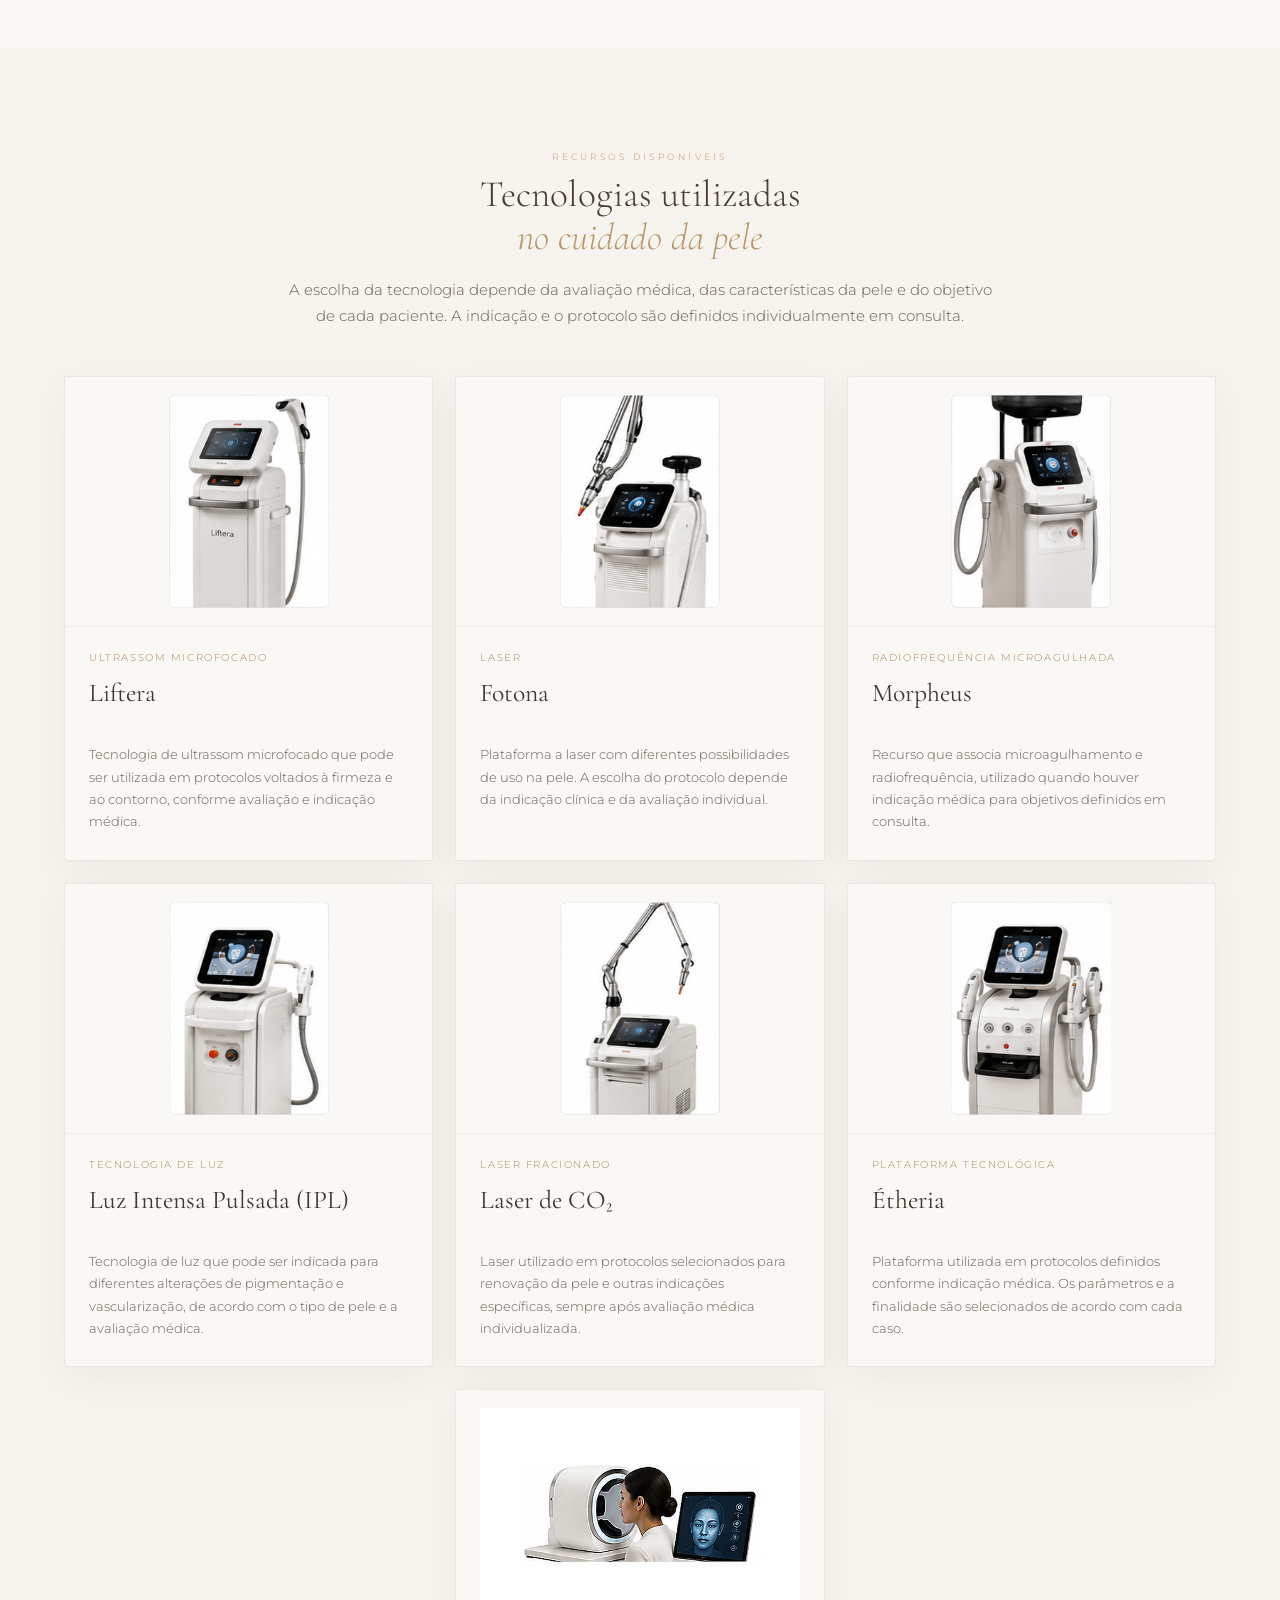
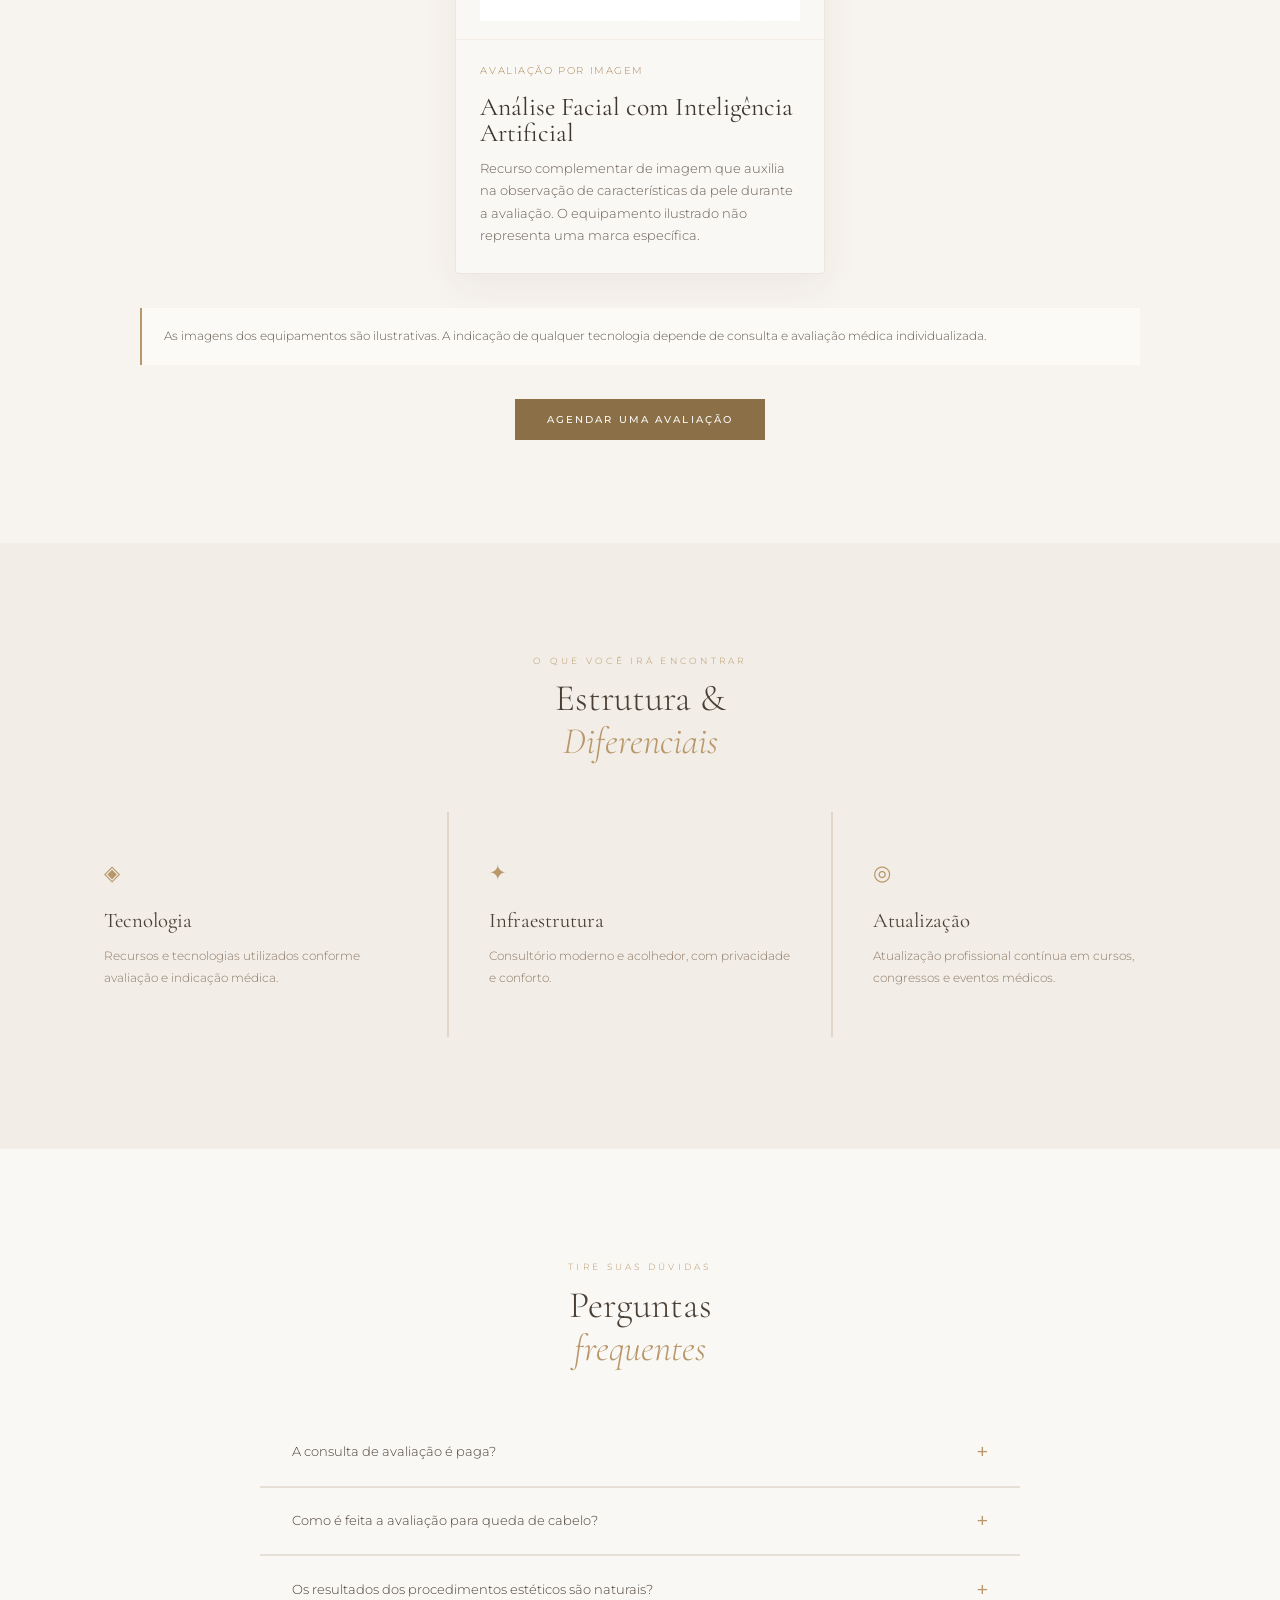
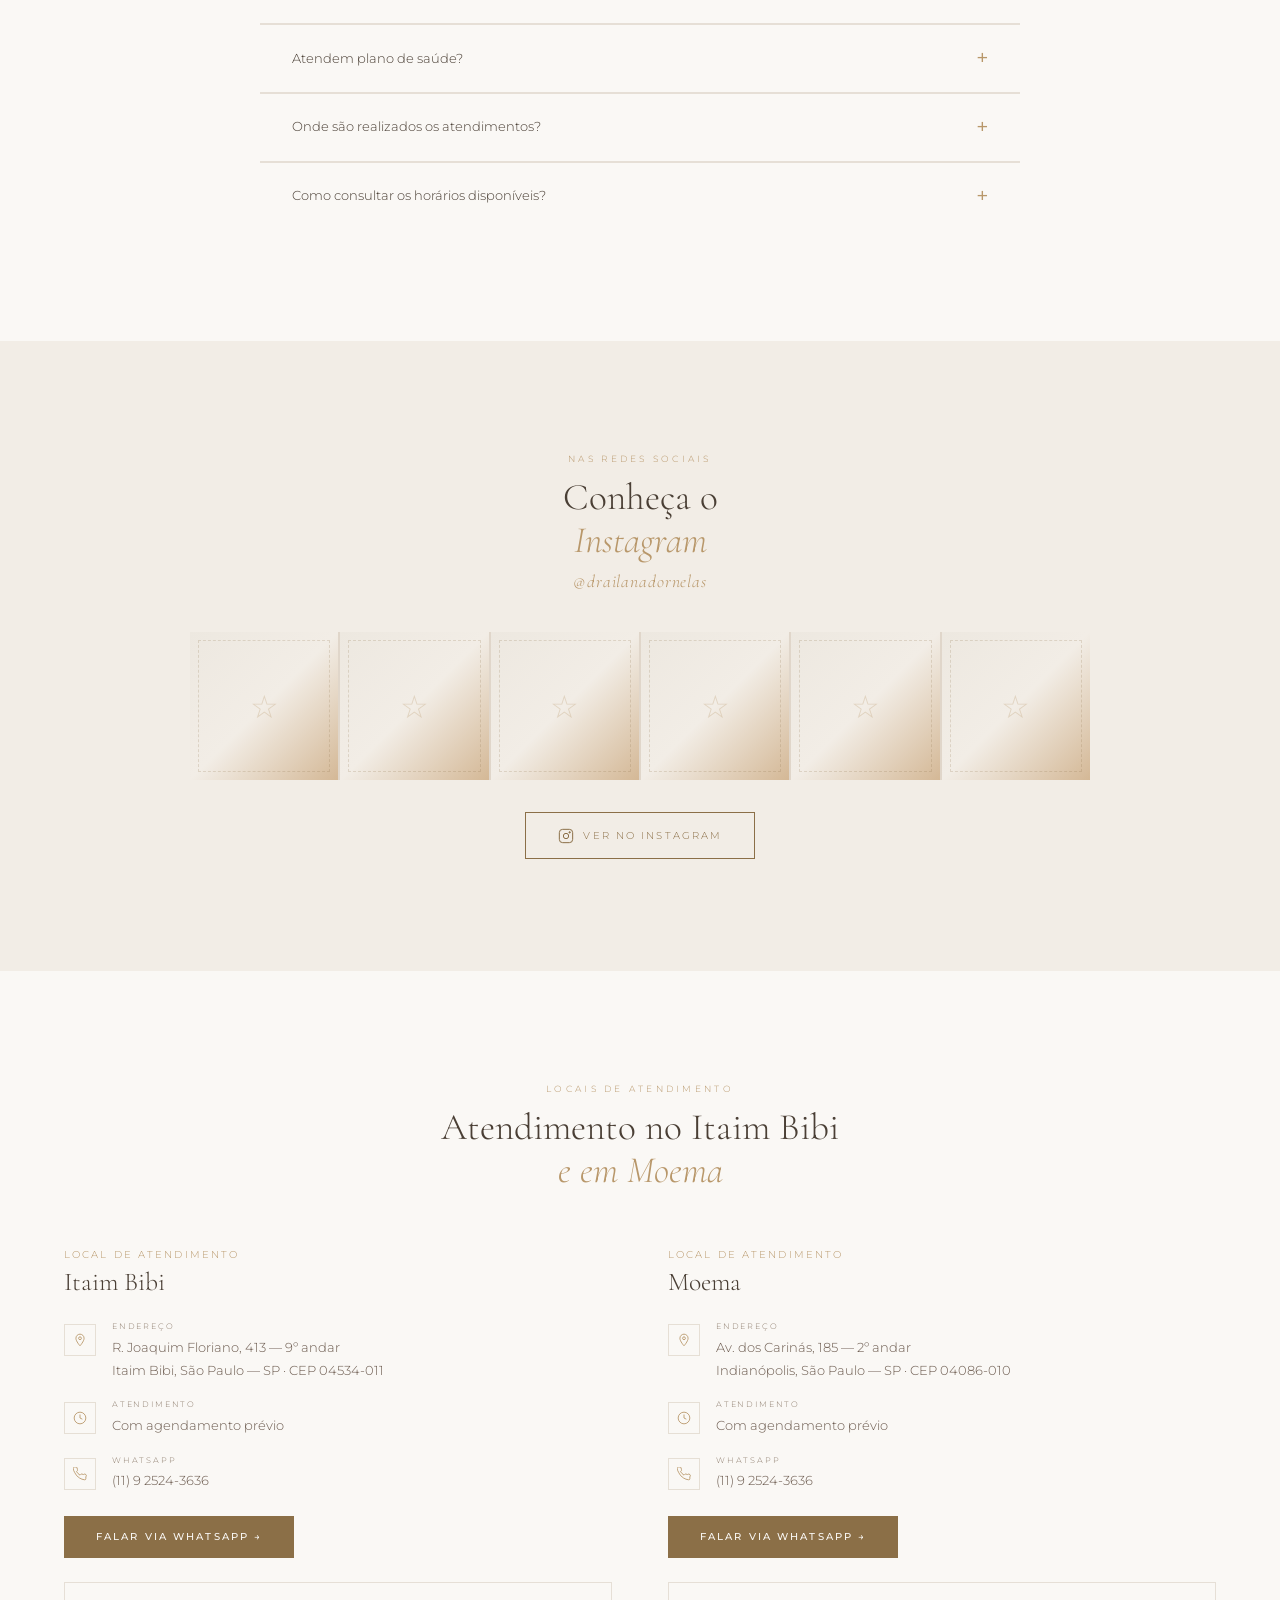
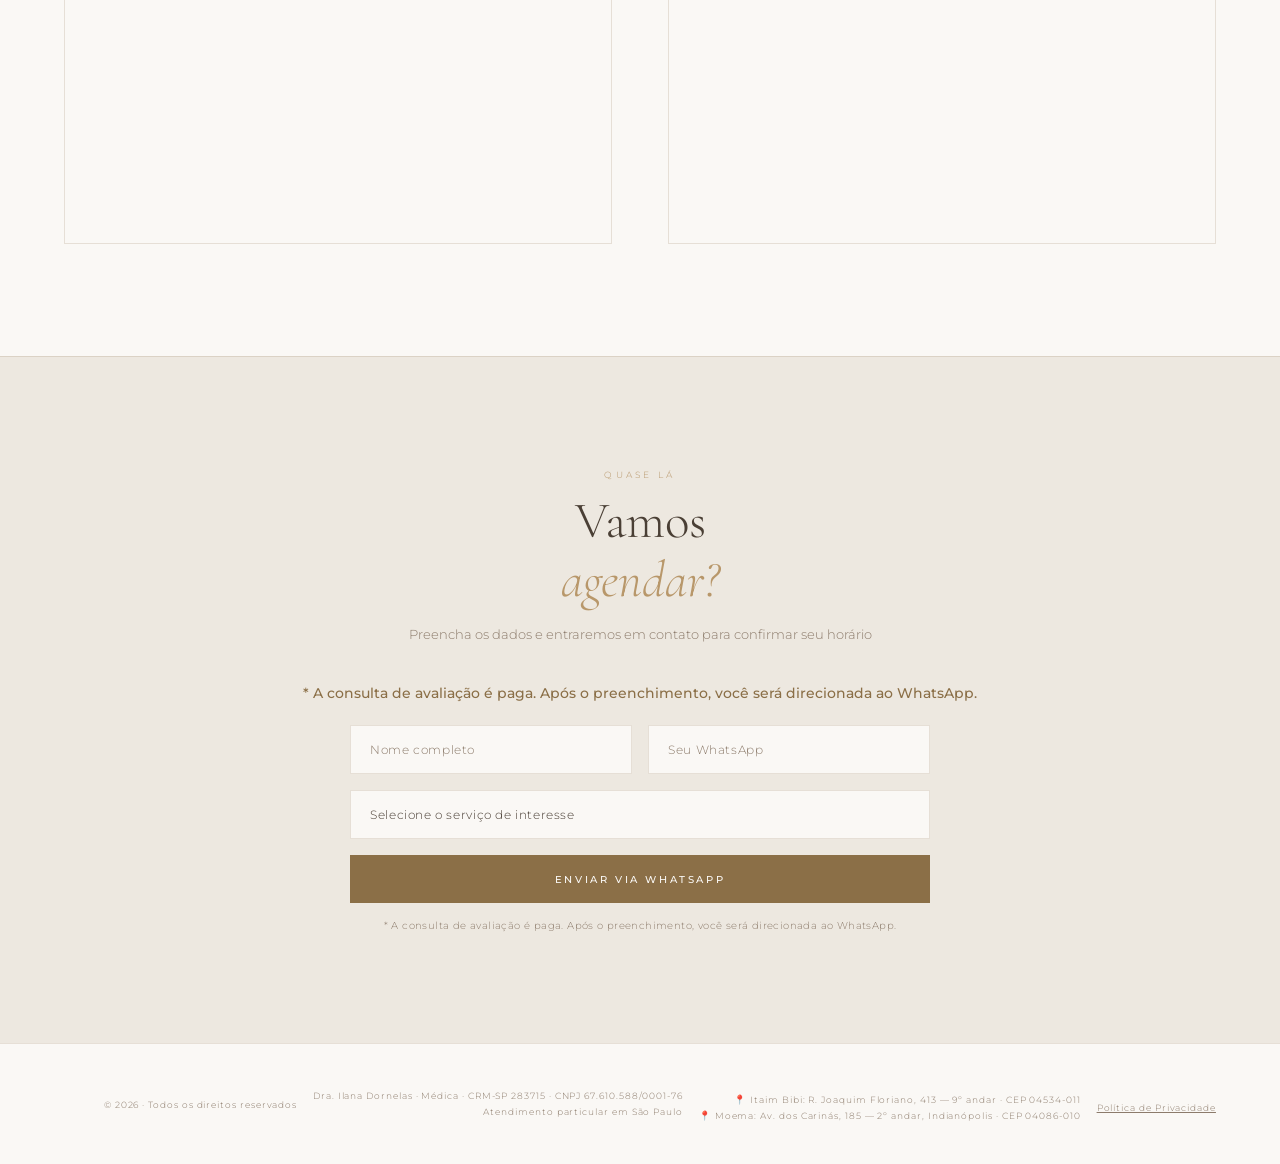
==== commit 6a256945: "Corrige violações de cor contra o manual de marca Auditoria contra manual_marca_ID_v2.pdf (seção No-" ====
--- a/index.html
+++ b/index.html
@@ -45,24 +45,57 @@
 <script type="application/ld+json">
 {
   "@context": "https://schema.org",
-  "@type": "Person",
-  "name": "Dra. Ilana Dornelas",
-  "honorificPrefix": "Dra.",
-  "jobTitle": "Médica",
-  "image": "https://drailanadornelas.com.br/assets/images/dra-ilana.jpg",
-  "description": "Médica com atendimento voltado à saúde da pele, cabelos, couro cabeludo, estética e tecnologias.",
-  "telephone": "+55-11-92524-3636",
-  "url": "https://drailanadornelas.com.br",
-  "address": {
-    "@type": "PostalAddress",
-    "streetAddress": "R. Joaquim Floriano, 413 - 9º andar",
-    "addressLocality": "São Paulo",
-    "addressRegion": "SP",
-    "postalCode": "04534-011",
-    "addressCountry": "BR"
-  },
-  "sameAs": [
-    "https://instagram.com/drailanadornelas"
+  "@graph": [
+    {
+      "@type": "Person",
+      "@id": "https://drailanadornelas.com.br/#pessoa",
+      "name": "Dra. Ilana Dornelas",
+      "honorificPrefix": "Dra.",
+      "jobTitle": "Médica",
+      "image": "https://drailanadornelas.com.br/assets/images/dra-ilana.jpg",
+      "description": "Médica com atendimento voltado à saúde da pele, cabelos, couro cabeludo, estética e tecnologias.",
+      "telephone": "+55-11-92524-3636",
+      "url": "https://drailanadornelas.com.br",
+      "sameAs": [
+        "https://instagram.com/drailanadornelas"
+      ],
+      "worksFor": [
+        { "@id": "https://drailanadornelas.com.br/#itaim-bibi" },
+        { "@id": "https://drailanadornelas.com.br/#moema" }
+      ]
+    },
+    {
+      "@type": "MedicalClinic",
+      "@id": "https://drailanadornelas.com.br/#itaim-bibi",
+      "name": "Dra. Ilana Dornelas — Itaim Bibi",
+      "medicalSpecialty": "Dermatology",
+      "telephone": "+55-11-92524-3636",
+      "url": "https://drailanadornelas.com.br",
+      "address": {
+        "@type": "PostalAddress",
+        "streetAddress": "R. Joaquim Floriano, 413 - 9º andar",
+        "addressLocality": "São Paulo",
+        "addressRegion": "SP",
+        "postalCode": "04534-011",
+        "addressCountry": "BR"
+      }
+    },
+    {
+      "@type": "MedicalClinic",
+      "@id": "https://drailanadornelas.com.br/#moema",
+      "name": "Dra. Ilana Dornelas — Moema",
+      "medicalSpecialty": "Dermatology",
+      "telephone": "+55-11-92524-3636",
+      "url": "https://drailanadornelas.com.br",
+      "address": {
+        "@type": "PostalAddress",
+        "streetAddress": "Av. dos Carinás, 185 — 2º andar, Indianópolis",
+        "addressLocality": "São Paulo",
+        "addressRegion": "SP",
+        "postalCode": "04086-010",
+        "addressCountry": "BR"
+      }
+    }
   ]
 }
 </script>
@@ -138,7 +171,7 @@
   align-items:stretch;
 }
 .tec-card {
-  background:#fff; border:1px solid rgba(184,151,106,.18); border-radius:4px;
+  background:#FAF8F5; border:1px solid rgba(184,151,106,.18); border-radius:4px;
   overflow:hidden; box-shadow:0 12px 38px rgba(70,58,45,.055);
   display:flex; flex-direction:column; height:100%;
 }
@@ -147,7 +180,7 @@
 /* Moldura idêntica para todas as fotos */
 .tec-media {
   height:250px; padding:18px; box-sizing:border-box;
-  background:#fff; overflow:hidden;
+  background:#FAF8F5; overflow:hidden;
   display:flex; align-items:center; justify-content:center;
   border-bottom:1px solid rgba(184,151,106,.10);
 }
--- a/assets/css/style.css
+++ b/assets/css/style.css
@@ -160,10 +160,10 @@
 .esp-card-bg{position:absolute;inset:0;transition:transform 0.6s ease}
 .esp-card-bg--rosto{background:linear-gradient(135deg,#c9b49a 0%,#a8896a 100%)}
 .esp-card-bg--cabelo{background:linear-gradient(135deg,#8B7355 0%,#6B5235 100%)}
-.esp-card-bg--laser{background:linear-gradient(135deg,#9eb0a8 0%,#7a9088 100%)}
+.esp-card-bg--laser{background:linear-gradient(135deg,#D4B896 0%,#B8976A 100%)}
 .esp-card-bg--clinica{background:linear-gradient(135deg,#c4b89a 0%,#a09070 100%)}
 .esp-card-bg--cirurgia{background:linear-gradient(135deg,#b5a898 0%,#8c7b6b 100%)}
-.esp-card-bg--skincare{background:linear-gradient(135deg,#c2b5c8 0%,#9a8aa0 100%)}
+.esp-card-bg--skincare{background:linear-gradient(135deg,#8B6F47 0%,#1A1410 100%)}
 .esp-card-img:hover .esp-card-bg{transform:scale(1.04)}
 .esp-card-overlay{position:absolute;inset:0;background:linear-gradient(to top,rgba(26,20,16,0.92) 0%,rgba(26,20,16,0.45) 50%,rgba(26,20,16,0.15) 80%,transparent 100%)}
 .esp-card-content{position:absolute;bottom:0;left:0;right:0;padding:2rem;z-index:2}
--- a/assets/css/style.css
+++ b/assets/css/style.css
@@ -160,10 +160,10 @@
 .esp-card-bg{position:absolute;inset:0;transition:transform 0.6s ease}
 .esp-card-bg--rosto{background:linear-gradient(135deg,#c9b49a 0%,#a8896a 100%)}
 .esp-card-bg--cabelo{background:linear-gradient(135deg,#8B7355 0%,#6B5235 100%)}
-.esp-card-bg--laser{background:linear-gradient(135deg,#9eb0a8 0%,#7a9088 100%)}
+.esp-card-bg--laser{background:linear-gradient(135deg,#D4B896 0%,#B8976A 100%)}
 .esp-card-bg--clinica{background:linear-gradient(135deg,#c4b89a 0%,#a09070 100%)}
 .esp-card-bg--cirurgia{background:linear-gradient(135deg,#b5a898 0%,#8c7b6b 100%)}
-.esp-card-bg--skincare{background:linear-gradient(135deg,#c2b5c8 0%,#9a8aa0 100%)}
+.esp-card-bg--skincare{background:linear-gradient(135deg,#8B6F47 0%,#1A1410 100%)}
 .esp-card-img:hover .esp-card-bg{transform:scale(1.04)}
 .esp-card-overlay{position:absolute;inset:0;background:linear-gradient(to top,rgba(26,20,16,0.92) 0%,rgba(26,20,16,0.45) 50%,rgba(26,20,16,0.15) 80%,transparent 100%)}
 .esp-card-content{position:absolute;bottom:0;left:0;right:0;padding:2rem;z-index:2}
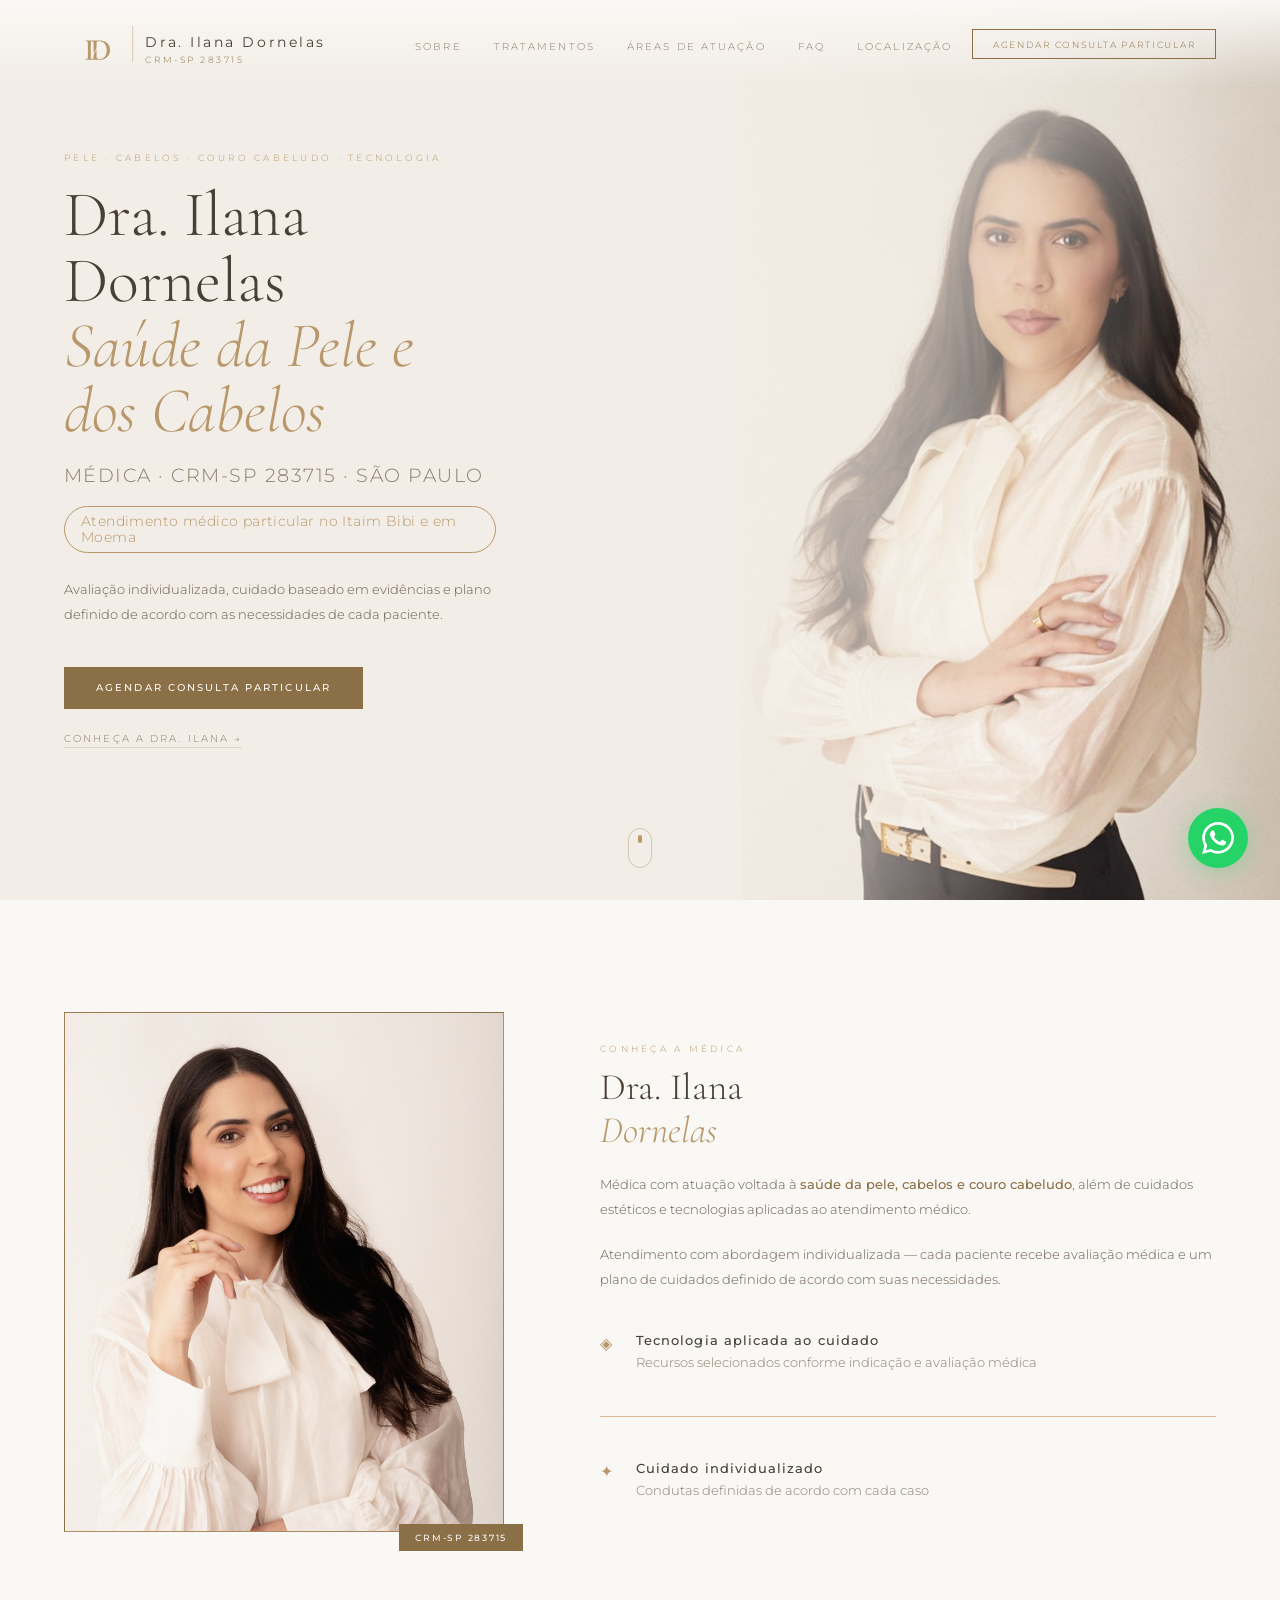
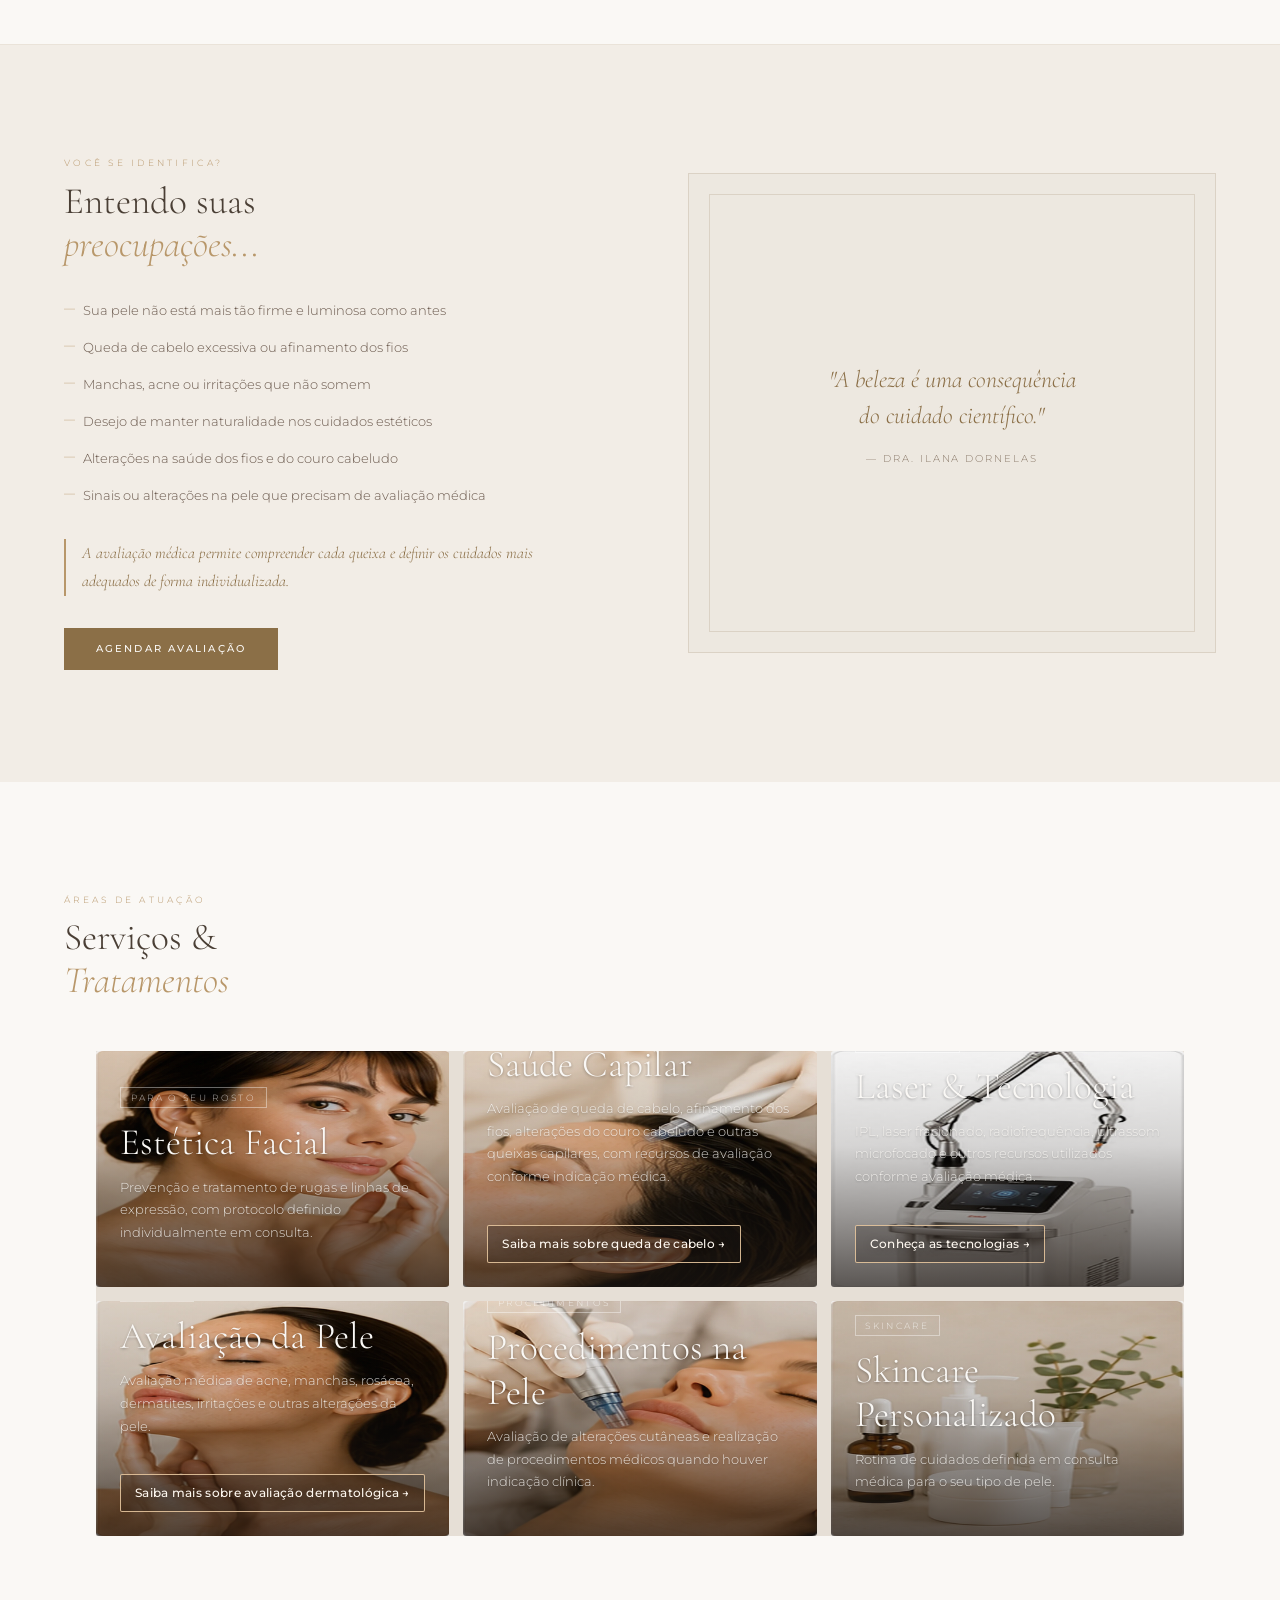
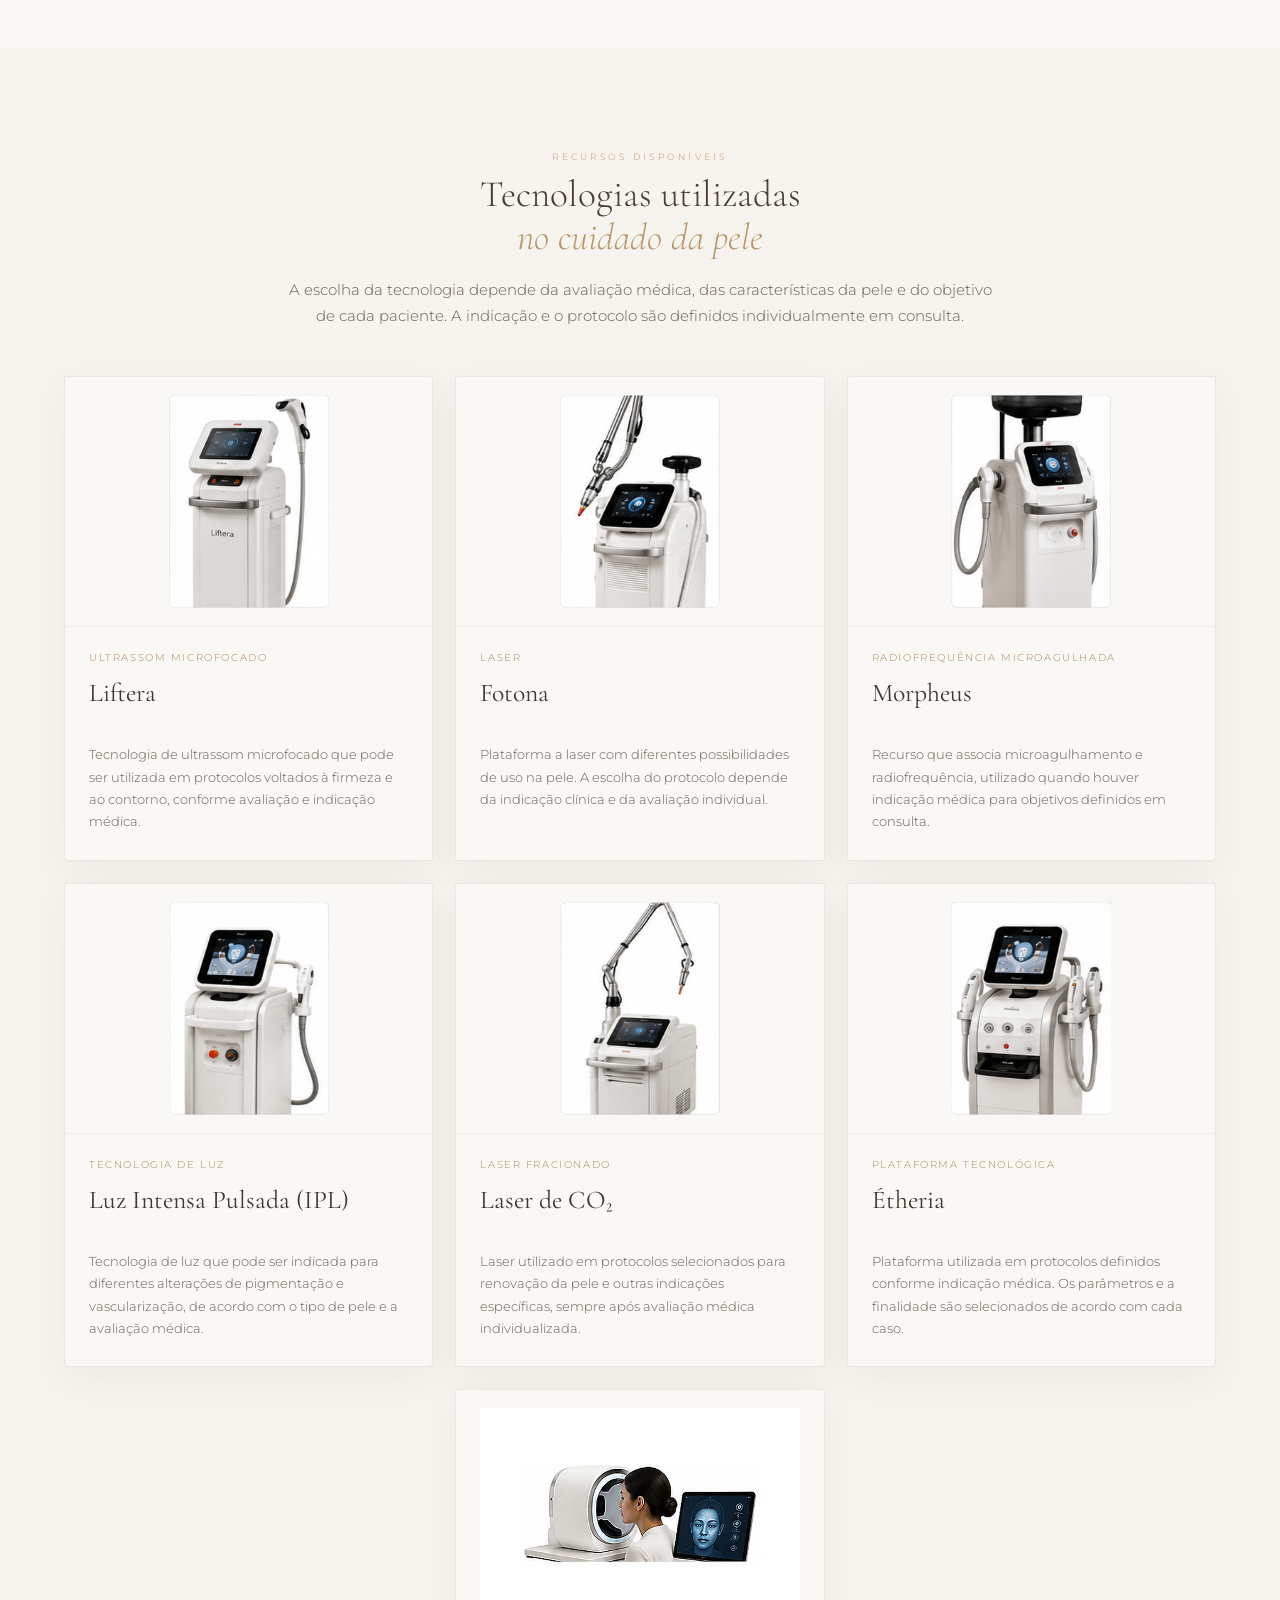
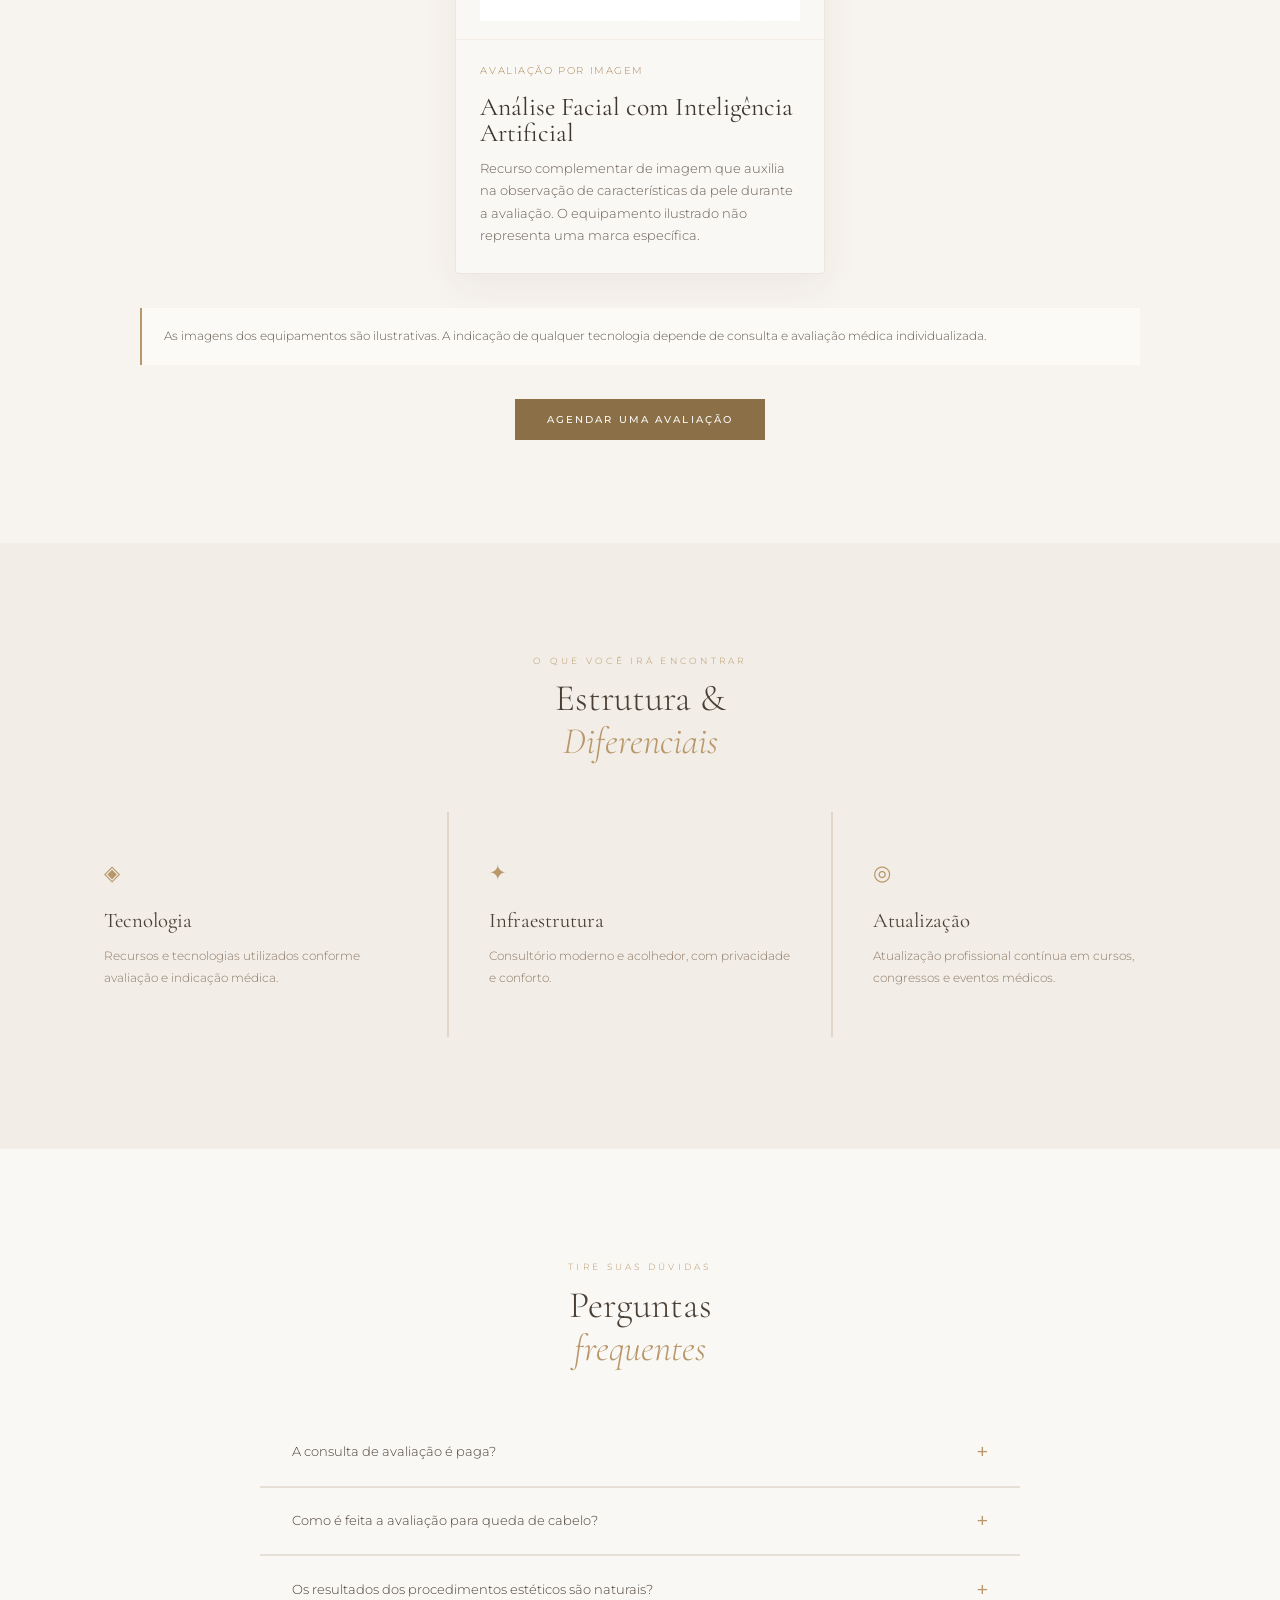
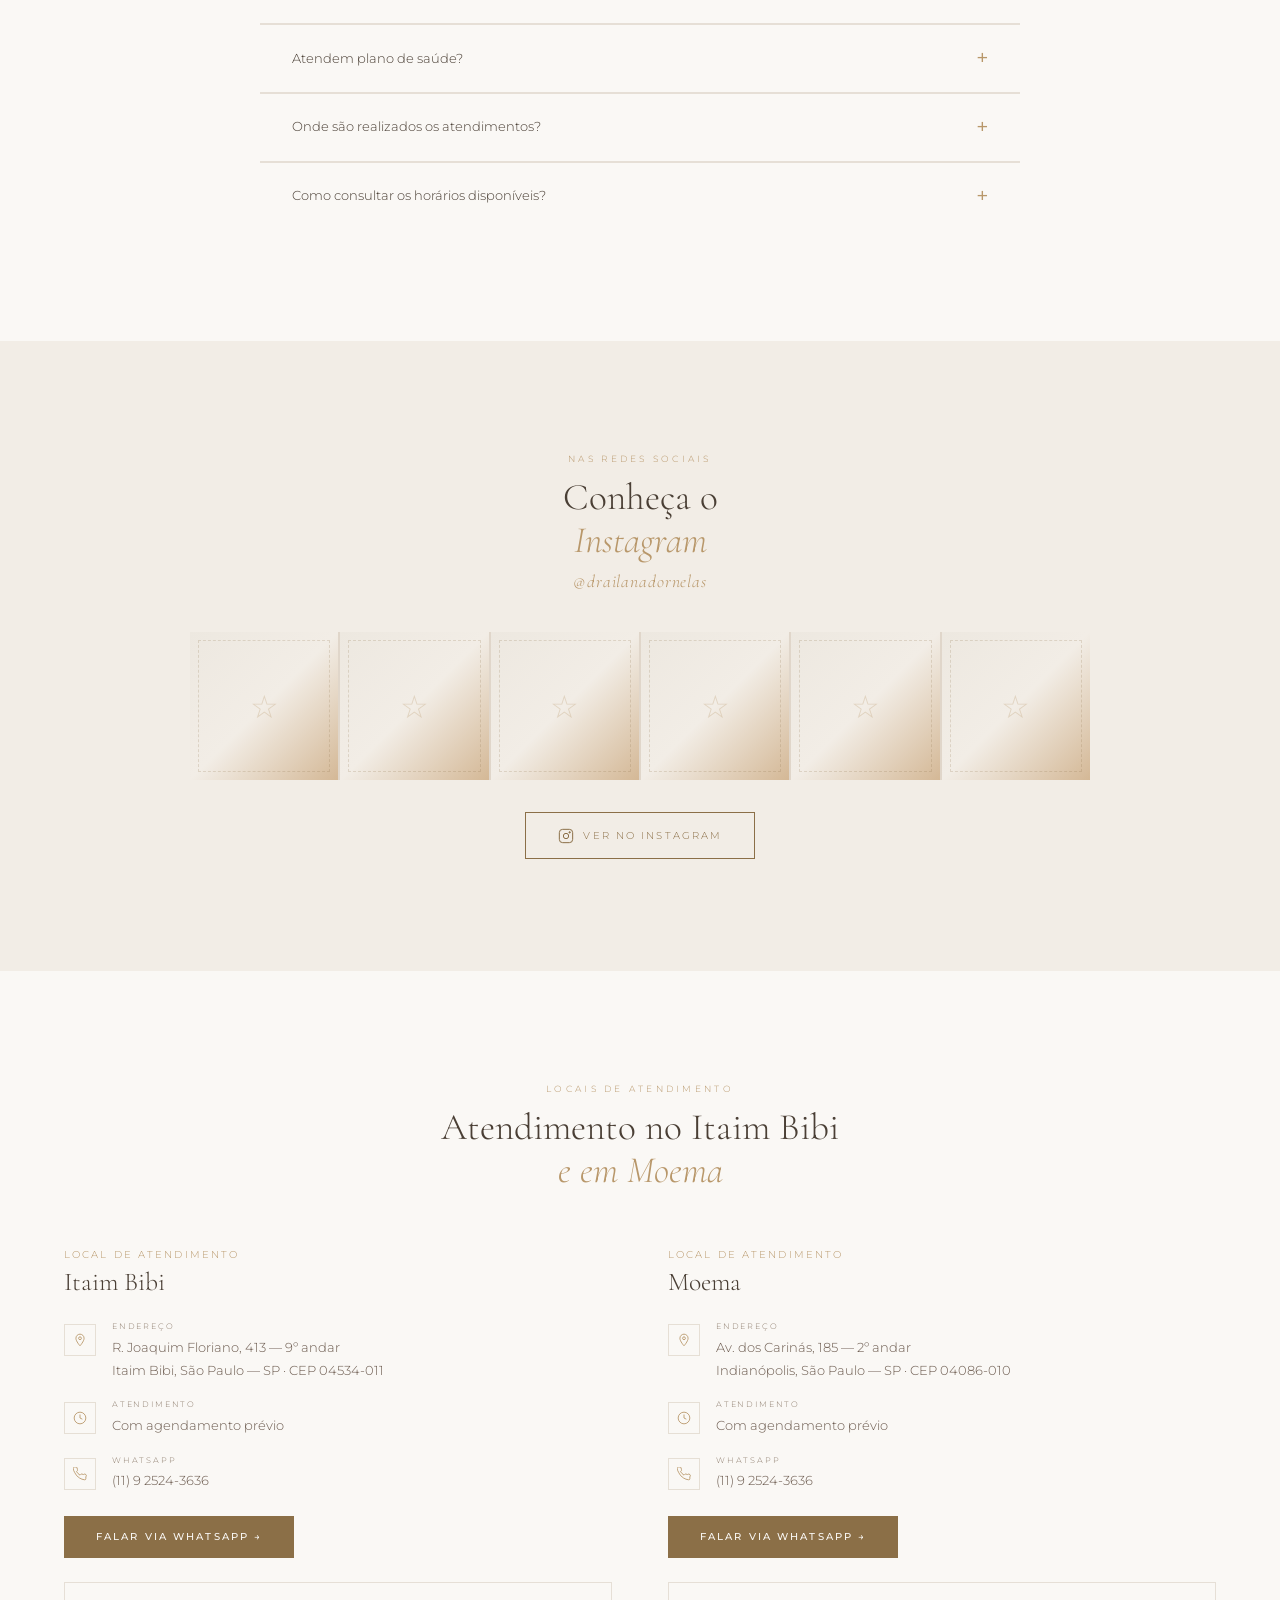
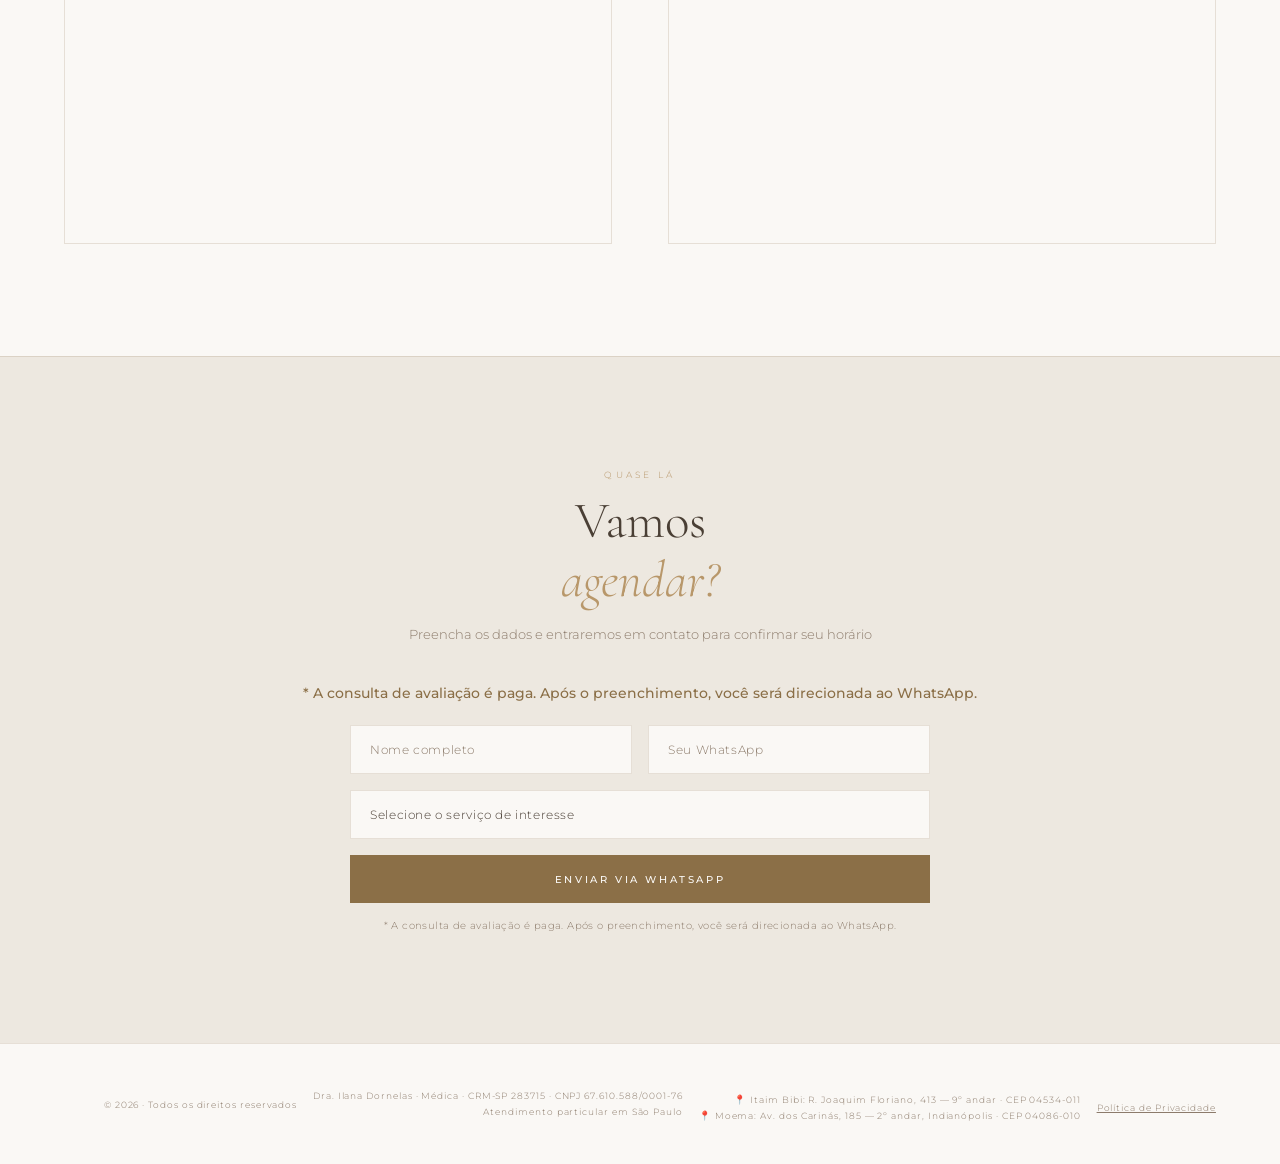
==== commit e61e174f: "Corrige botão cortado no card Saúde Capilar Um <style> inline adicionado numa atualização anterior r" ====
--- a/index.html
+++ b/index.html
@@ -138,7 +138,7 @@
   display: block; z-index: 0;
 }
 .esp-card-overlay { z-index: 1; }
-.esp-card-content { position: relative; z-index: 2; }
+.esp-card-content { position: absolute; bottom: 0; left: 0; right: 0; z-index: 2; }
 
 /* Links dos cards mais legíveis e com aparência clara de CTA */
 .esp-card-link {
